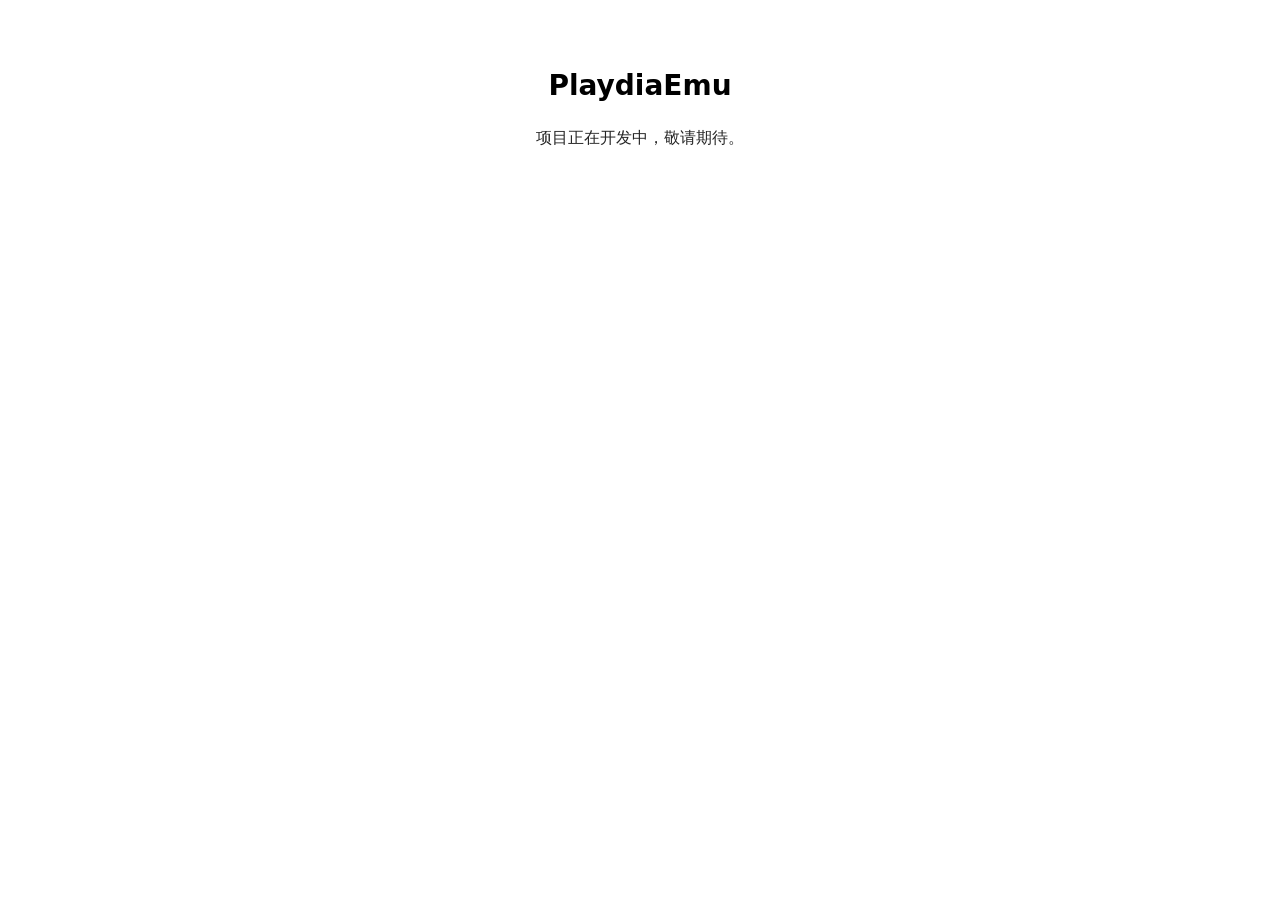
==== site/index.html @ 268b0ea6 "Align GitHub Actions and package layout with sibling emulators" ====
<!DOCTYPE html>
<html lang="zh-CN">
<head>
  <meta charset="utf-8">
  <meta name="viewport" content="width=device-width, initial-scale=1">
  <title>PlaydiaEmu</title>
  <style>
    :root { color-scheme: light dark; }
    body {
      font-family: system-ui, -apple-system, "Segoe UI", sans-serif;
      max-width: 36rem;
      margin: 4rem auto;
      padding: 0 1.25rem;
      line-height: 1.6;
      text-align: center;
    }
    h1 { font-size: 1.75rem; margin-bottom: 0.5rem; }
    p { opacity: 0.85; }
  </style>
</head>
<body>
  <h1>PlaydiaEmu</h1>
  <p>项目正在开发中，敬请期待。</p>
</body>
</html>
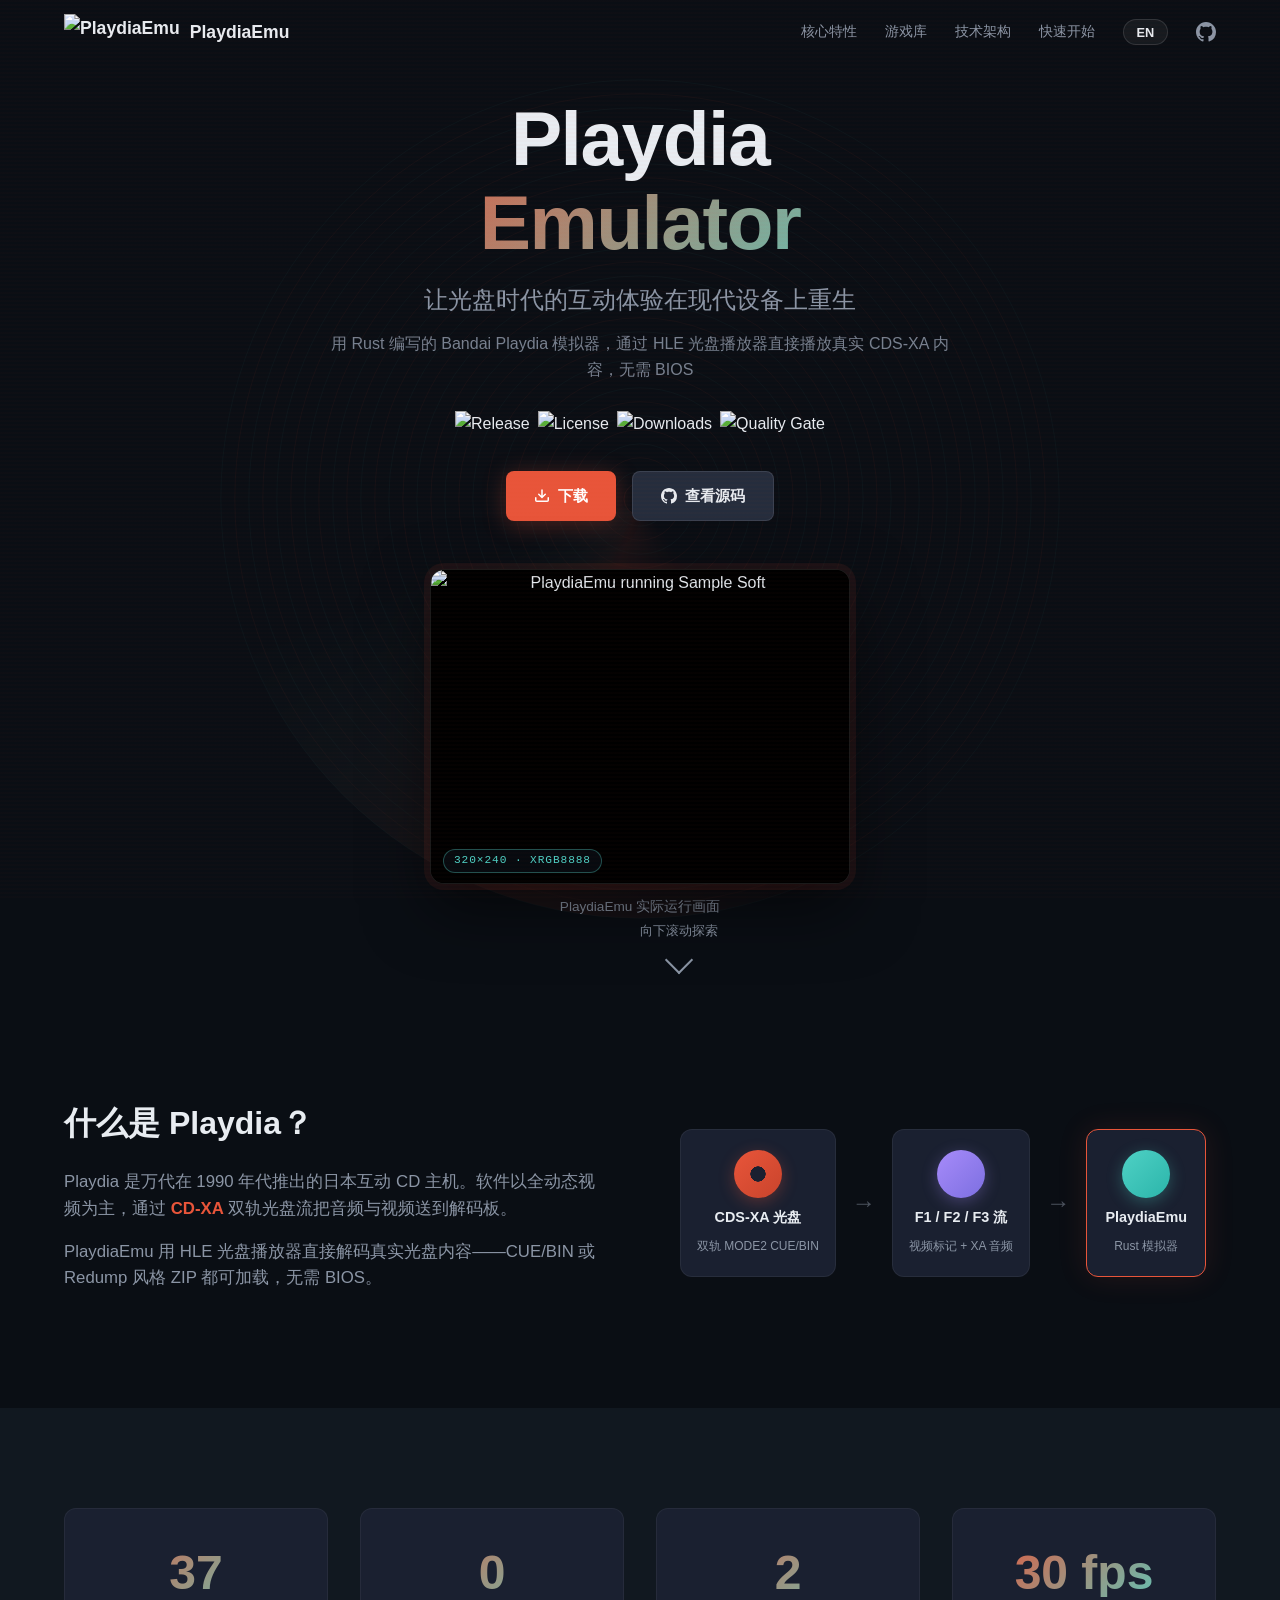
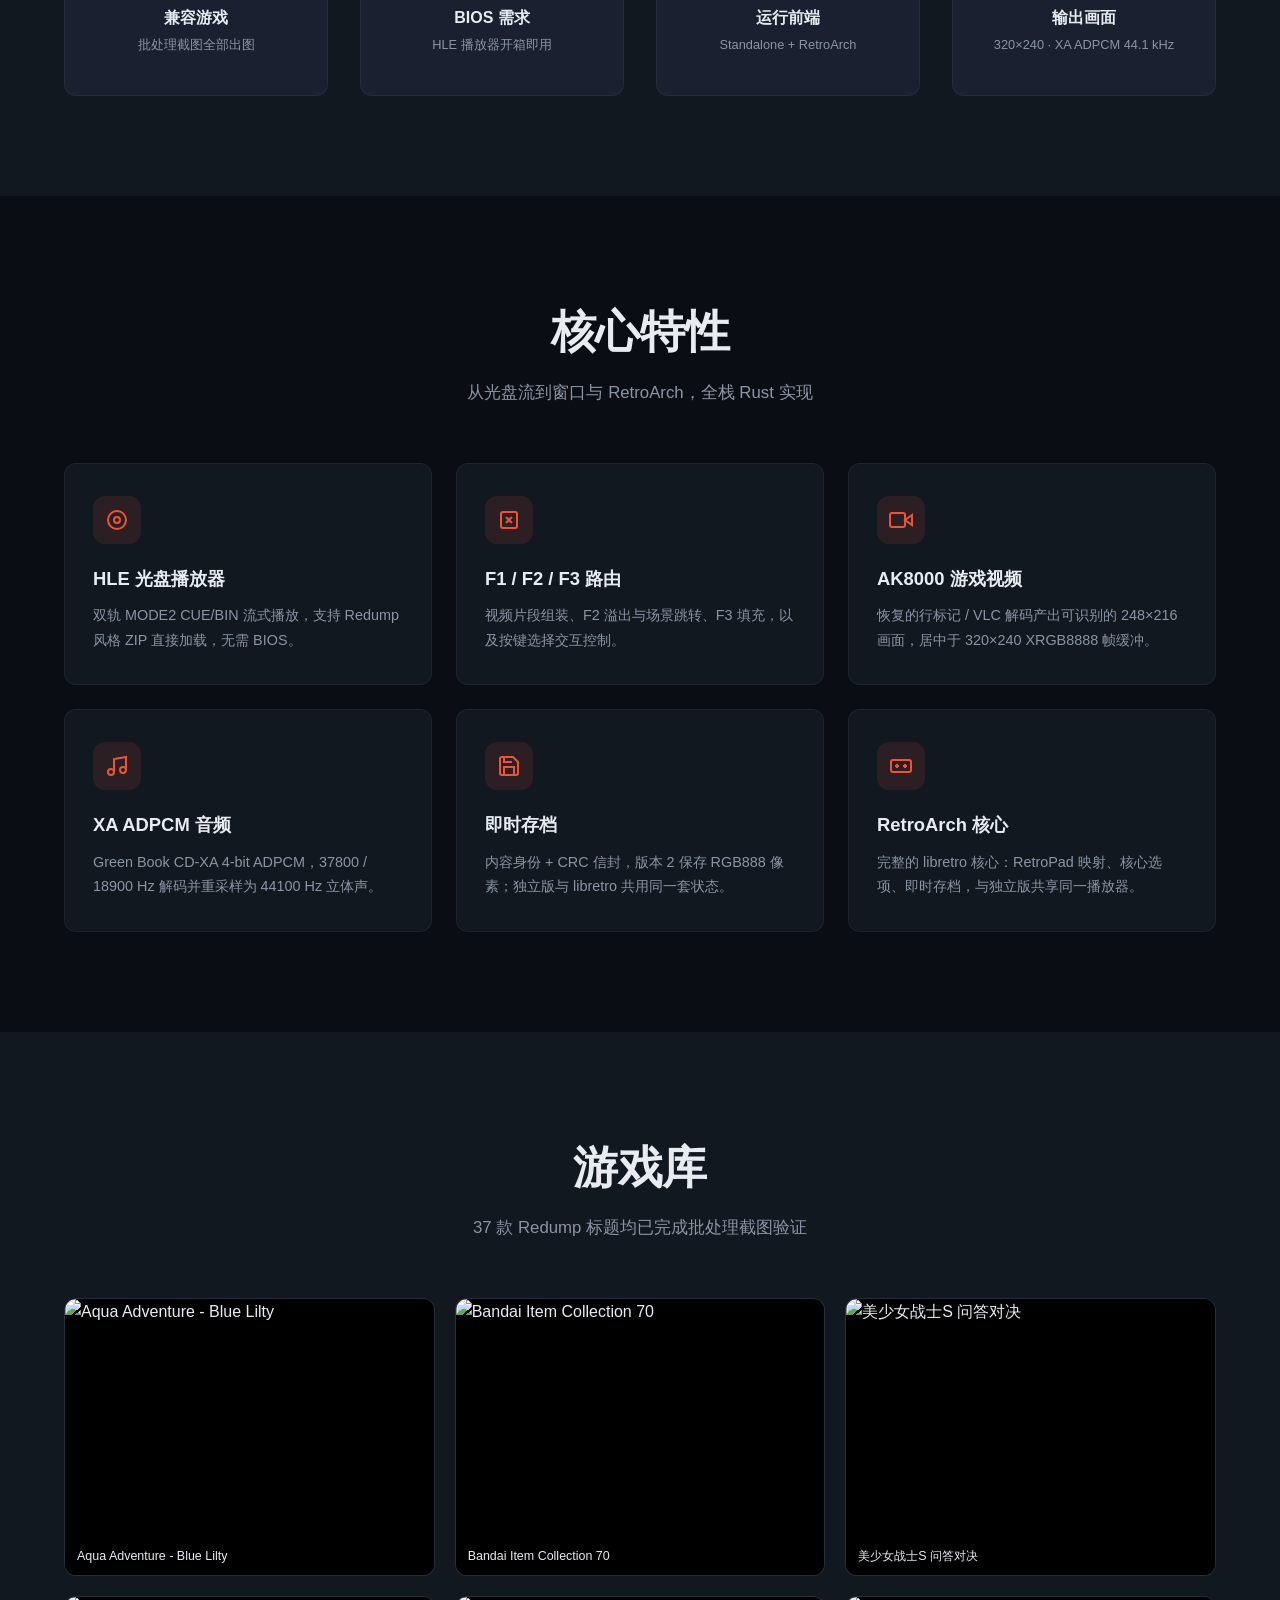
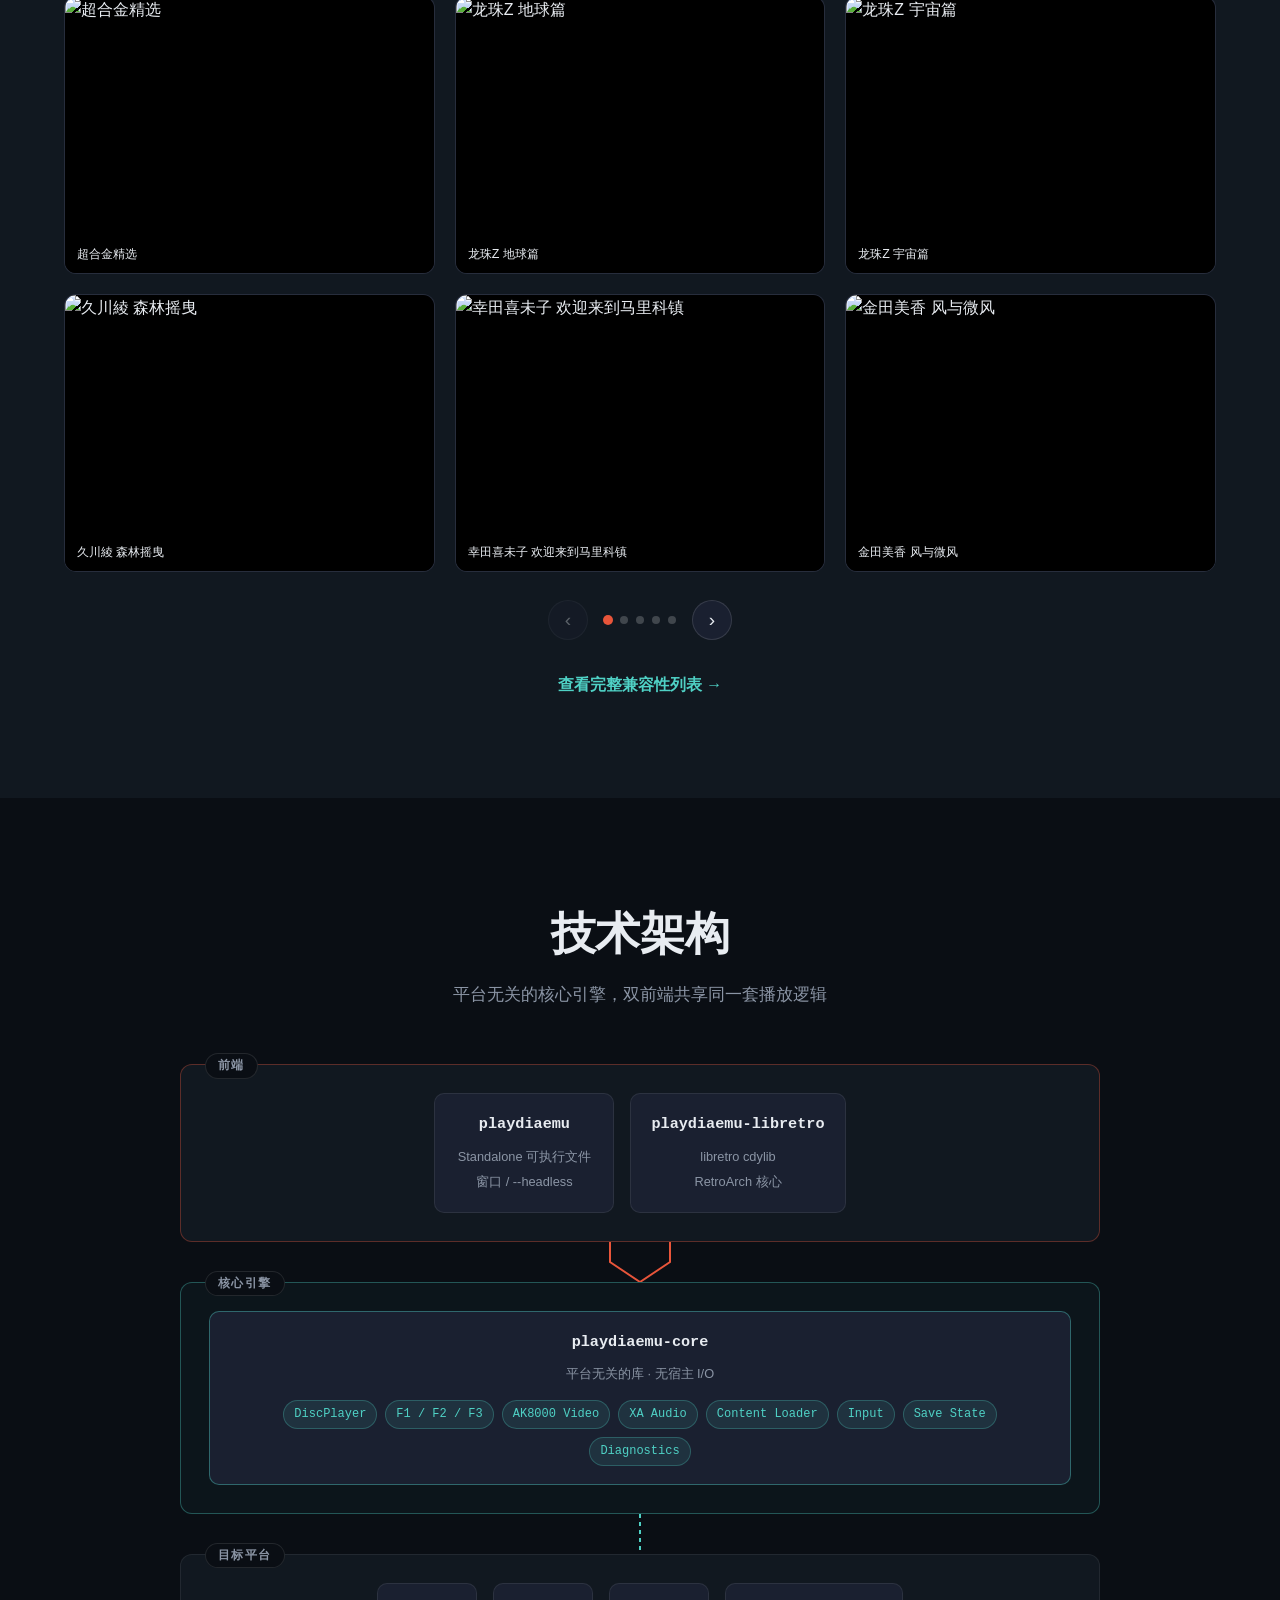
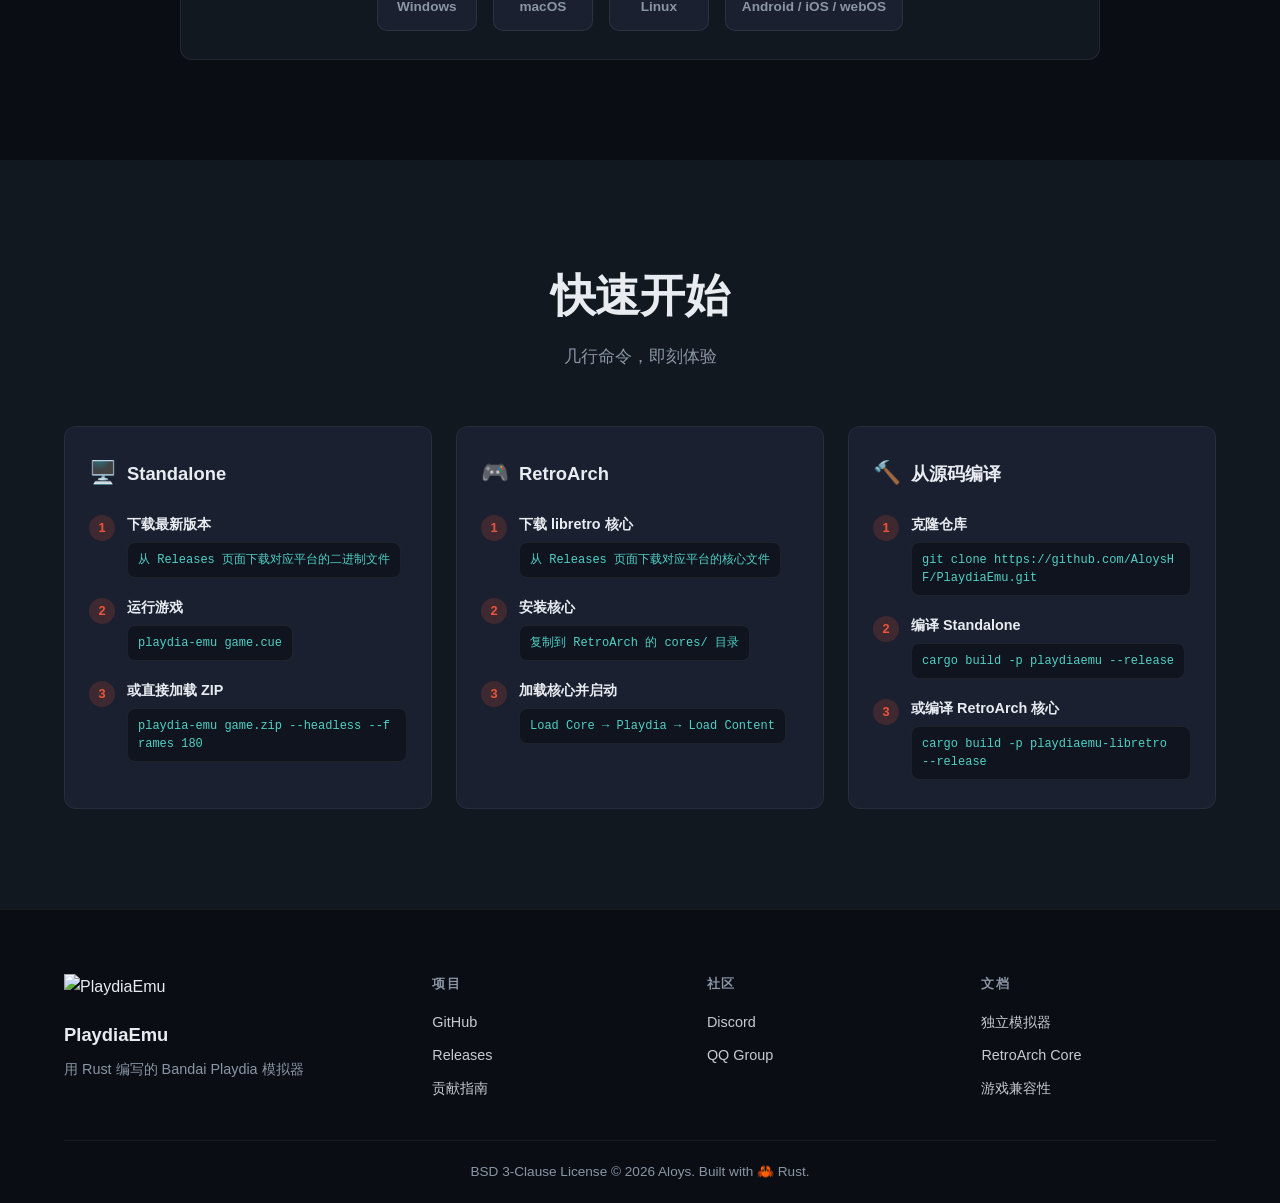
==== commit a46343da: "Rebuild project site with full landing page and bilingual gallery" ====
--- a/site/index.html
+++ b/site/index.html
@@ -1,25 +1,399 @@
 <!DOCTYPE html>
 <html lang="zh-CN">
 <head>
-  <meta charset="utf-8">
-  <meta name="viewport" content="width=device-width, initial-scale=1">
-  <title>PlaydiaEmu</title>
-  <style>
-    :root { color-scheme: light dark; }
-    body {
-      font-family: system-ui, -apple-system, "Segoe UI", sans-serif;
-      max-width: 36rem;
-      margin: 4rem auto;
-      padding: 0 1.25rem;
-      line-height: 1.6;
-      text-align: center;
-    }
-    h1 { font-size: 1.75rem; margin-bottom: 0.5rem; }
-    p { opacity: 0.85; }
-  </style>
+  <meta charset="UTF-8">
+  <meta name="viewport" content="width=device-width, initial-scale=1.0">
+  <title>PlaydiaEmu — Bandai Playdia 模拟器</title>
+  <meta name="description" content="用 Rust 编写的 Bandai Playdia 模拟器，HLE 光盘播放器无需 BIOS，支持 CDS-XA 流、AK8000 视频与 XA ADPCM 音频，提供独立版与 RetroArch 核心。">
+  <link rel="icon" type="image/png" href="res/logo.png">
+  <link rel="stylesheet" href="css/style.css">
 </head>
 <body>
-  <h1>PlaydiaEmu</h1>
-  <p>项目正在开发中，敬请期待。</p>
+
+  <!-- ====== NAV ====== -->
+  <nav id="navbar">
+    <div class="nav-inner">
+      <a href="#hero" class="nav-logo">
+        <img src="res/logo-banner.png" alt="PlaydiaEmu" height="36">
+        <span>PlaydiaEmu</span>
+      </a>
+      <div class="nav-links">
+        <a href="#features" data-i18n="nav-features">核心特性</a>
+        <a href="#gallery" data-i18n="nav-games">游戏库</a>
+        <a href="#architecture" data-i18n="nav-arch">技术架构</a>
+        <a href="#quickstart" data-i18n="nav-quickstart">快速开始</a>
+        <button id="lang-toggle" class="lang-toggle" aria-label="Switch language">EN</button>
+        <a href="https://github.com/AloysHF/PlaydiaEmu" class="nav-github" target="_blank" rel="noopener">
+          <svg width="20" height="20" viewBox="0 0 16 16" fill="currentColor" aria-hidden="true"><path d="M8 0C3.58 0 0 3.58 0 8c0 3.54 2.29 6.53 5.47 7.59.4.07.55-.17.55-.38 0-.19-.01-.82-.01-1.49-2.01.37-2.53-.49-2.69-.94-.09-.23-.48-.94-.82-1.13-.28-.15-.68-.52-.01-.53.63-.01 1.08.58 1.23.82.72 1.21 1.87.87 2.33.66.07-.52.28-.87.51-1.07-1.78-.2-3.64-.89-3.64-3.95 0-.87.31-1.59.82-2.15-.08-.2-.36-1.02.08-2.12 0 0 .67-.21 2.2.82.64-.18 1.32-.27 2-.27.68 0 1.36.09 2 .27 1.53-1.04 2.2-.82 2.2-.82.44 1.1.16 1.92.08 2.12.51.56.82 1.27.82 2.15 0 3.07-1.87 3.75-3.65 3.95.29.25.54.73.54 1.48 0 1.07-.01 1.93-.01 2.2 0 .21.15.46.55.38A8.013 8.013 0 0016 8c0-4.42-3.58-8-8-8z"/></svg>
+        </a>
+      </div>
+      <button class="nav-toggle" aria-label="Toggle menu" type="button">
+        <span></span><span></span><span></span>
+      </button>
+    </div>
+  </nav>
+
+  <!-- ====== HERO ====== -->
+  <section id="hero">
+    <div class="hero-bg">
+      <canvas id="disc-canvas" aria-hidden="true"></canvas>
+    </div>
+    <div class="hero-content">
+      <h1 class="hero-title">
+        <span class="hero-title-line">Playdia</span>
+        <span class="hero-title-line accent">Emulator</span>
+      </h1>
+      <p class="hero-subtitle" data-i18n="hero-subtitle">让光盘时代的互动体验在现代设备上重生</p>
+      <p class="hero-desc" data-i18n="hero-desc">用 Rust 编写的 Bandai Playdia 模拟器，通过 HLE 光盘播放器直接播放真实 CDS-XA 内容，无需 BIOS</p>
+      <div class="hero-badges">
+        <img src="https://img.shields.io/github/v/release/AloysHF/PlaydiaEmu?style=for-the-badge" alt="Release">
+        <img src="https://img.shields.io/badge/license-BSD%203--Clause-blue?style=for-the-badge" alt="License">
+        <img src="https://img.shields.io/github/downloads/AloysHF/PlaydiaEmu/total?style=for-the-badge&label=downloads" alt="Downloads">
+        <img src="https://sonarcloud.io/api/project_badges/measure?project=AloysHF_PlaydiaEmu&metric=alert_status&style=for-the-badge" alt="Quality Gate">
+      </div>
+      <div class="hero-actions">
+        <a href="https://github.com/AloysHF/PlaydiaEmu/releases/latest" class="btn btn-primary" target="_blank" rel="noopener">
+          <svg width="16" height="16" viewBox="0 0 16 16" fill="currentColor" aria-hidden="true"><path d="M2.75 14A1.75 1.75 0 011 12.25v-2.5a.75.75 0 011.5 0v2.5c0 .138.112.25.25.25h10.5a.25.25 0 00.25-.25v-2.5a.75.75 0 011.5 0v2.5A1.75 1.75 0 0113.25 14H2.75z"/><path d="M7.25 7.689V2a.75.75 0 011.5 0v5.689l1.97-1.969a.749.749 0 111.06 1.06l-3.25 3.25a.749.749 0 01-1.06 0L4.22 6.78a.749.749 0 111.06-1.06l1.97 1.969z"/></svg>
+          <span data-i18n="hero-download">下载</span>
+        </a>
+        <a href="https://github.com/AloysHF/PlaydiaEmu" class="btn btn-secondary" target="_blank" rel="noopener">
+          <svg width="16" height="16" viewBox="0 0 16 16" fill="currentColor" aria-hidden="true"><path d="M8 0C3.58 0 0 3.58 0 8c0 3.54 2.29 6.53 5.47 7.59.4.07.55-.17.55-.38 0-.19-.01-.82-.01-1.49-2.01.37-2.53-.49-2.69-.94-.09-.23-.48-.94-.82-1.13-.28-.15-.68-.52-.01-.53.63-.01 1.08.58 1.23.82.72 1.21 1.87.87 2.33.66.07-.52.28-.87.51-1.07-1.78-.2-3.64-.89-3.64-3.95 0-.87.31-1.59.82-2.15-.08-.2-.36-1.02.08-2.12 0 0 .67-.21 2.2.82.64-.18 1.32-.27 2-.27.68 0 1.36.09 2 .27 1.53-1.04 2.2-.82 2.2-.82.44 1.1.16 1.92.08 2.12.51.56.82 1.27.82 2.15 0 3.07-1.87 3.75-3.65 3.95.29.25.54.73.54 1.48 0 1.07-.01 1.93-.01 2.2 0 .21.15.46.55.38A8.013 8.013 0 0016 8c0-4.42-3.58-8-8-8z"/></svg>
+          <span data-i18n="hero-github">查看源码</span>
+        </a>
+      </div>
+      <div class="hero-shot-wrap" aria-label="Emulator screenshot">
+        <div class="hero-shot-frame">
+          <div class="hero-shot-scan" aria-hidden="true"></div>
+          <img id="hero-shot" src="" alt="PlaydiaEmu running a game">
+          <span class="hero-shot-tag">320×240 · XRGB8888</span>
+        </div>
+        <p class="hero-shot-note" data-i18n="hero-shot-note">PlaydiaEmu 实际运行画面</p>
+      </div>
+    </div>
+    <div class="hero-scroll">
+      <span data-i18n="hero-scroll">向下滚动探索</span>
+      <div class="scroll-arrow"></div>
+    </div>
+  </section>
+
+  <!-- ====== ABOUT ====== -->
+  <section id="about" class="section">
+    <div class="container">
+      <div class="about-grid">
+        <div class="about-text fade-in-up">
+          <h2 data-i18n="about-title">什么是 Playdia？</h2>
+          <p data-i18n="about-p1">Playdia 是万代在 1990 年代推出的日本互动 CD 主机。软件以全动态视频为主，通过 <strong>CD-XA</strong> 双轨光盘流把音频与视频送到解码板。</p>
+          <p data-i18n="about-p2">PlaydiaEmu 用 HLE 光盘播放器直接解码真实光盘内容——CUE/BIN 或 Redump 风格 ZIP 都可加载，无需 BIOS。</p>
+        </div>
+        <div class="about-diagram fade-in-up">
+          <div class="diagram-flow">
+            <div class="diagram-node">
+              <div class="diagram-icon disc-icon" aria-hidden="true"></div>
+              <span data-i18n="about-disc">CDS-XA 光盘</span>
+              <small data-i18n="about-disc-sub">双轨 MODE2 CUE/BIN</small>
+            </div>
+            <div class="diagram-arrow" aria-hidden="true">→</div>
+            <div class="diagram-node">
+              <div class="diagram-icon stream-icon" aria-hidden="true"></div>
+              <span data-i18n="about-stream">F1 / F2 / F3 流</span>
+              <small data-i18n="about-stream-sub">视频标记 + XA 音频</small>
+            </div>
+            <div class="diagram-arrow" aria-hidden="true">→</div>
+            <div class="diagram-node highlight">
+              <div class="diagram-icon emu-icon" aria-hidden="true"></div>
+              <span>PlaydiaEmu</span>
+              <small data-i18n="about-emu-sub">Rust 模拟器</small>
+            </div>
+          </div>
+        </div>
+      </div>
+    </div>
+  </section>
+
+  <!-- ====== STATS ====== -->
+  <section id="stats" class="section section-dark">
+    <div class="container">
+      <div class="stats-grid">
+        <div class="stat-item fade-in-up">
+          <div class="stat-number" data-target="37">0</div>
+          <div class="stat-label" data-i18n="stat-games">兼容游戏</div>
+          <div class="stat-sub" data-i18n="stat-games-sub">批处理截图全部出图</div>
+        </div>
+        <div class="stat-item fade-in-up">
+          <div class="stat-number" data-target="0">0</div>
+          <div class="stat-label" data-i18n="stat-bios">BIOS 需求</div>
+          <div class="stat-sub" data-i18n="stat-bios-sub">HLE 播放器开箱即用</div>
+        </div>
+        <div class="stat-item fade-in-up">
+          <div class="stat-number" data-target="2">0</div>
+          <div class="stat-label" data-i18n="stat-frontends">运行前端</div>
+          <div class="stat-sub" data-i18n="stat-frontends-sub">Standalone + RetroArch</div>
+        </div>
+        <div class="stat-item fade-in-up">
+          <div class="stat-number" data-target="30" data-suffix=" fps">0</div>
+          <div class="stat-label" data-i18n="stat-display">输出画面</div>
+          <div class="stat-sub" data-i18n="stat-display-sub">320×240 · XA ADPCM 44.1 kHz</div>
+        </div>
+      </div>
+    </div>
+  </section>
+
+  <!-- ====== FEATURES ====== -->
+  <section id="features" class="section">
+    <div class="container">
+      <h2 class="section-title fade-in-up" data-i18n="feat-title">核心特性</h2>
+      <p class="section-subtitle fade-in-up" data-i18n="feat-subtitle">从光盘流到窗口与 RetroArch，全栈 Rust 实现</p>
+      <div class="features-grid">
+        <div class="feature-card fade-in-up">
+          <div class="feature-icon">
+            <svg viewBox="0 0 24 24" fill="none" stroke="currentColor" stroke-width="2" aria-hidden="true"><circle cx="12" cy="12" r="9"/><circle cx="12" cy="12" r="3"/></svg>
+          </div>
+          <h3 data-i18n="feat-player-title">HLE 光盘播放器</h3>
+          <p data-i18n="feat-player-desc">双轨 MODE2 CUE/BIN 流式播放，支持 Redump 风格 ZIP 直接加载，无需 BIOS。</p>
+        </div>
+        <div class="feature-card fade-in-up">
+          <div class="feature-icon">
+            <svg viewBox="0 0 24 24" fill="none" stroke="currentColor" stroke-width="2" aria-hidden="true"><rect x="4" y="4" width="16" height="16" rx="2"/><path d="M9 9l3 3-3 3"/><path d="M15 15l-3-3 3-3"/></svg>
+          </div>
+          <h3 data-i18n="feat-routing-title">F1 / F2 / F3 路由</h3>
+          <p data-i18n="feat-routing-desc">视频片段组装、F2 溢出与场景跳转、F3 填充，以及按键选择交互控制。</p>
+        </div>
+        <div class="feature-card fade-in-up">
+          <div class="feature-icon">
+            <svg viewBox="0 0 24 24" fill="none" stroke="currentColor" stroke-width="2" aria-hidden="true"><polygon points="23 7 16 12 23 17 23 7"/><rect x="1" y="5" width="15" height="14" rx="2"/></svg>
+          </div>
+          <h3 data-i18n="feat-video-title">AK8000 游戏视频</h3>
+          <p data-i18n="feat-video-desc">恢复的行标记 / VLC 解码产出可识别的 248×216 画面，居中于 320×240 XRGB8888 帧缓冲。</p>
+        </div>
+        <div class="feature-card fade-in-up">
+          <div class="feature-icon">
+            <svg viewBox="0 0 24 24" fill="none" stroke="currentColor" stroke-width="2" aria-hidden="true"><path d="M9 18V5l12-2v13"/><circle cx="6" cy="18" r="3"/><circle cx="18" cy="16" r="3"/></svg>
+          </div>
+          <h3 data-i18n="feat-audio-title">XA ADPCM 音频</h3>
+          <p data-i18n="feat-audio-desc">Green Book CD-XA 4-bit ADPCM，37800 / 18900 Hz 解码并重采样为 44100 Hz 立体声。</p>
+        </div>
+        <div class="feature-card fade-in-up">
+          <div class="feature-icon">
+            <svg viewBox="0 0 24 24" fill="none" stroke="currentColor" stroke-width="2" aria-hidden="true"><path d="M19 21H5a2 2 0 01-2-2V5a2 2 0 012-2h11l5 5v11a2 2 0 01-2 2z"/><polyline points="17 21 17 13 7 13 7 21"/><polyline points="7 3 7 8 15 8"/></svg>
+          </div>
+          <h3 data-i18n="feat-state-title">即时存档</h3>
+          <p data-i18n="feat-state-desc">内容身份 + CRC 信封，版本 2 保存 RGB888 像素；独立版与 libretro 共用同一套状态。</p>
+        </div>
+        <div class="feature-card fade-in-up">
+          <div class="feature-icon">
+            <svg viewBox="0 0 24 24" fill="none" stroke="currentColor" stroke-width="2" aria-hidden="true"><rect x="2" y="6" width="20" height="12" rx="2"/><path d="M6 12h4"/><path d="M14 12h4"/><path d="M8 10v4"/><path d="M16 10v4"/></svg>
+          </div>
+          <h3 data-i18n="feat-retro-title">RetroArch 核心</h3>
+          <p data-i18n="feat-retro-desc">完整的 libretro 核心：RetroPad 映射、核心选项、即时存档，与独立版共享同一播放器。</p>
+        </div>
+      </div>
+    </div>
+  </section>
+
+  <!-- ====== GAME GALLERY ====== -->
+  <section id="gallery" class="section section-dark">
+    <div class="container">
+      <h2 class="section-title fade-in-up" data-i18n="gallery-title">游戏库</h2>
+      <p class="section-subtitle fade-in-up" data-i18n="gallery-subtitle">37 款 Redump 标题均已完成批处理截图验证</p>
+      <div id="gallery-dynamic" class="fade-in-up"></div>
+      <p class="gallery-more fade-in-up">
+        <a href="https://github.com/AloysHF/PlaydiaEmu/blob/master/docs/Game-Compatibility.md" target="_blank" rel="noopener" data-i18n="gallery-more">查看完整兼容性列表 →</a>
+      </p>
+    </div>
+  </section>
+
+  <!-- ====== ARCHITECTURE ====== -->
+  <section id="architecture" class="section">
+    <div class="container">
+      <h2 class="section-title fade-in-up" data-i18n="arch-title">技术架构</h2>
+      <p class="section-subtitle fade-in-up" data-i18n="arch-subtitle">平台无关的核心引擎，双前端共享同一套播放逻辑</p>
+      <div class="arch-diagram fade-in-up">
+        <div class="arch-layer arch-frontend">
+          <div class="arch-label" data-i18n="arch-frontends">前端</div>
+          <div class="arch-boxes">
+            <div class="arch-box">
+              <strong>playdiaemu</strong>
+              <small data-i18n="arch-standalone-sub">Standalone 可执行文件<br>窗口 / --headless</small>
+            </div>
+            <div class="arch-box">
+              <strong>playdiaemu-libretro</strong>
+              <small data-i18n="arch-libretro-sub">libretro cdylib<br>RetroArch 核心</small>
+            </div>
+          </div>
+        </div>
+        <div class="arch-connector" aria-hidden="true">
+          <svg viewBox="0 0 100 40" preserveAspectRatio="none">
+            <path d="M20 0 L20 20 L50 40" stroke="#E8553A" stroke-width="2" fill="none"/>
+            <path d="M80 0 L80 20 L50 40" stroke="#E8553A" stroke-width="2" fill="none"/>
+          </svg>
+        </div>
+        <div class="arch-layer arch-core">
+          <div class="arch-label" data-i18n="arch-core">核心引擎</div>
+          <div class="arch-boxes">
+            <div class="arch-box core-box">
+              <strong>playdiaemu-core</strong>
+              <small data-i18n="arch-core-sub">平台无关的库 · 无宿主 I/O</small>
+              <div class="core-modules">
+                <span>DiscPlayer</span>
+                <span>F1 / F2 / F3</span>
+                <span>AK8000 Video</span>
+                <span>XA Audio</span>
+                <span>Content Loader</span>
+                <span>Input</span>
+                <span>Save State</span>
+                <span>Diagnostics</span>
+              </div>
+            </div>
+          </div>
+        </div>
+        <div class="arch-connector" aria-hidden="true">
+          <svg viewBox="0 0 100 40" preserveAspectRatio="none">
+            <path d="M50 0 L50 40" stroke="#4FD1C5" stroke-width="2" fill="none" stroke-dasharray="4,4"/>
+          </svg>
+        </div>
+        <div class="arch-layer arch-platform">
+          <div class="arch-label" data-i18n="arch-platforms">目标平台</div>
+          <div class="arch-boxes">
+            <div class="arch-box small-box">Windows</div>
+            <div class="arch-box small-box">macOS</div>
+            <div class="arch-box small-box">Linux</div>
+            <div class="arch-box small-box">Android / iOS / webOS</div>
+          </div>
+        </div>
+      </div>
+    </div>
+  </section>
+
+  <!-- ====== QUICK START ====== -->
+  <section id="quickstart" class="section section-dark">
+    <div class="container">
+      <h2 class="section-title fade-in-up" data-i18n="qs-title">快速开始</h2>
+      <p class="section-subtitle fade-in-up" data-i18n="qs-subtitle">几行命令，即刻体验</p>
+      <div class="quickstart-grid">
+        <div class="quickstart-card fade-in-up">
+          <div class="qs-header">
+            <span class="qs-icon" aria-hidden="true">🖥️</span>
+            <h3 data-i18n="qs-standalone">Standalone</h3>
+          </div>
+          <div class="qs-steps">
+            <div class="qs-step">
+              <span class="qs-num">1</span>
+              <div>
+                <p data-i18n="qs-standalone-1">下载最新版本</p>
+                <code data-i18n="qs-standalone-1-sub">从 Releases 页面下载对应平台的二进制文件</code>
+              </div>
+            </div>
+            <div class="qs-step">
+              <span class="qs-num">2</span>
+              <div>
+                <p data-i18n="qs-standalone-2">运行游戏</p>
+                <code>playdia-emu game.cue</code>
+              </div>
+            </div>
+            <div class="qs-step">
+              <span class="qs-num">3</span>
+              <div>
+                <p data-i18n="qs-standalone-3">或直接加载 ZIP</p>
+                <code>playdia-emu game.zip --headless --frames 180</code>
+              </div>
+            </div>
+          </div>
+        </div>
+        <div class="quickstart-card fade-in-up">
+          <div class="qs-header">
+            <span class="qs-icon" aria-hidden="true">🎮</span>
+            <h3>RetroArch</h3>
+          </div>
+          <div class="qs-steps">
+            <div class="qs-step">
+              <span class="qs-num">1</span>
+              <div>
+                <p data-i18n="qs-retro-1">下载 libretro 核心</p>
+                <code data-i18n="qs-retro-1-sub">从 Releases 页面下载对应平台的核心文件</code>
+              </div>
+            </div>
+            <div class="qs-step">
+              <span class="qs-num">2</span>
+              <div>
+                <p data-i18n="qs-retro-2">安装核心</p>
+                <code data-i18n="qs-retro-2-sub">复制到 RetroArch 的 cores/ 目录</code>
+              </div>
+            </div>
+            <div class="qs-step">
+              <span class="qs-num">3</span>
+              <div>
+                <p data-i18n="qs-retro-3">加载核心并启动</p>
+                <code>Load Core → Playdia → Load Content</code>
+              </div>
+            </div>
+          </div>
+        </div>
+        <div class="quickstart-card fade-in-up">
+          <div class="qs-header">
+            <span class="qs-icon" aria-hidden="true">🔨</span>
+            <h3 data-i18n="qs-build">从源码编译</h3>
+          </div>
+          <div class="qs-steps">
+            <div class="qs-step">
+              <span class="qs-num">1</span>
+              <div>
+                <p data-i18n="qs-build-1">克隆仓库</p>
+                <code>git clone https://github.com/AloysHF/PlaydiaEmu.git</code>
+              </div>
+            </div>
+            <div class="qs-step">
+              <span class="qs-num">2</span>
+              <div>
+                <p data-i18n="qs-build-2">编译 Standalone</p>
+                <code>cargo build -p playdiaemu --release</code>
+              </div>
+            </div>
+            <div class="qs-step">
+              <span class="qs-num">3</span>
+              <div>
+                <p data-i18n="qs-build-3">或编译 RetroArch 核心</p>
+                <code>cargo build -p playdiaemu-libretro --release</code>
+              </div>
+            </div>
+          </div>
+        </div>
+      </div>
+    </div>
+  </section>
+
+  <!-- ====== FOOTER ====== -->
+  <footer id="footer">
+    <div class="container">
+      <div class="footer-grid">
+        <div class="footer-brand">
+          <img src="res/logo-banner.png" alt="PlaydiaEmu" height="36">
+          <span class="footer-name">PlaydiaEmu</span>
+          <p data-i18n="footer-desc">用 Rust 编写的 Bandai Playdia 模拟器</p>
+        </div>
+        <div class="footer-links">
+          <h4 data-i18n="footer-project">项目</h4>
+          <a href="https://github.com/AloysHF/PlaydiaEmu" target="_blank" rel="noopener">GitHub</a>
+          <a href="https://github.com/AloysHF/PlaydiaEmu/releases" target="_blank" rel="noopener">Releases</a>
+          <a href="https://github.com/AloysHF/PlaydiaEmu/blob/master/docs/CONTRIBUTING.md" target="_blank" rel="noopener" data-i18n="footer-contributing">贡献指南</a>
+        </div>
+        <div class="footer-links">
+          <h4 data-i18n="footer-community">社区</h4>
+          <a href="https://discord.gg/7XDdSrYD" target="_blank" rel="noopener">Discord</a>
+          <a href="https://qm.qq.com/q/LAO7DKAWUC" target="_blank" rel="noopener">QQ Group</a>
+        </div>
+        <div class="footer-links">
+          <h4 data-i18n="footer-docs">文档</h4>
+          <a href="https://github.com/AloysHF/PlaydiaEmu/blob/master/docs/Standalone-Emulator.md" target="_blank" rel="noopener" data-i18n="footer-cli">独立模拟器</a>
+          <a href="https://github.com/AloysHF/PlaydiaEmu/blob/master/docs/RetroArch-Core.md" target="_blank" rel="noopener" data-i18n="footer-core">RetroArch Core</a>
+          <a href="https://github.com/AloysHF/PlaydiaEmu/blob/master/docs/Game-Compatibility.md" target="_blank" rel="noopener" data-i18n="footer-gamelist">游戏兼容性</a>
+        </div>
+      </div>
+      <div class="footer-bottom">
+        <p data-i18n="footer-copy">BSD 3-Clause License &copy; 2026 Aloys. Built with 🦀 Rust.</p>
+      </div>
+    </div>
+  </footer>
+
+  <script src="js/main.js"></script>
 </body>
 </html>
--- a/site/css/style.css
+++ b/site/css/style.css
@@ -0,0 +1,1072 @@
+/* ============================================================
+   PlaydiaEmu — Landing Page Styles
+   Palette inspired by Bandai Playdia / CD-era interactive TV:
+     Orange      #E8553A / #C9442C
+     Teal        #4FD1C5 / #2BB5AA
+     Violet      #A78BFA
+     Dark        #0A0E14 / #111820 / #1A2030 / #252D3D
+   ============================================================ */
+
+/* ---- Reset & Base ---- */
+*, *::before, *::after { margin: 0; padding: 0; box-sizing: border-box; }
+
+:root {
+  --orange: #E8553A;
+  --orange-dark: #C9442C;
+  --teal: #4FD1C5;
+  --teal-dark: #2BB5AA;
+  --violet: #A78BFA;
+  --violet-dark: #7C6FE0;
+  --dark: #0A0E14;
+  --dark-2: #111820;
+  --dark-3: #1A2030;
+  --dark-4: #252D3D;
+  --text: #E8ECF1;
+  --text-dim: #8B95A5;
+  --radius: 12px;
+  --font-mono: 'SF Mono', 'Fira Code', 'Cascadia Code', 'JetBrains Mono', Consolas, monospace;
+  --font-sans: -apple-system, BlinkMacSystemFont, 'Segoe UI', Roboto, 'Noto Sans SC', sans-serif;
+}
+
+html { scroll-behavior: smooth; }
+
+body {
+  font-family: var(--font-sans);
+  background: var(--dark);
+  color: var(--text);
+  line-height: 1.6;
+  overflow-x: hidden;
+}
+
+a { color: inherit; text-decoration: none; }
+img { max-width: 100%; display: block; }
+
+.container {
+  max-width: 1200px;
+  margin: 0 auto;
+  padding: 0 24px;
+}
+
+/* ---- Soft disc-scan overlay ---- */
+body::after {
+  content: '';
+  position: fixed;
+  inset: 0;
+  pointer-events: none;
+  z-index: 9999;
+  background: repeating-linear-gradient(
+    0deg,
+    transparent,
+    transparent 2px,
+    rgba(232, 85, 58, 0.02) 2px,
+    rgba(232, 85, 58, 0.02) 4px
+  );
+}
+
+/* ============================================================
+   NAV
+   ============================================================ */
+#navbar {
+  position: fixed;
+  top: 0;
+  left: 0;
+  right: 0;
+  z-index: 1000;
+  transition: background 0.3s, backdrop-filter 0.3s, box-shadow 0.3s;
+}
+
+#navbar.scrolled {
+  background: rgba(10, 14, 20, 0.9);
+  backdrop-filter: blur(16px);
+  -webkit-backdrop-filter: blur(16px);
+  box-shadow: 0 1px 0 rgba(232, 85, 58, 0.25);
+}
+
+.nav-inner {
+  max-width: 1200px;
+  margin: 0 auto;
+  padding: 0 24px;
+  height: 64px;
+  display: flex;
+  align-items: center;
+  justify-content: space-between;
+}
+
+.nav-logo {
+  display: flex;
+  align-items: center;
+  gap: 10px;
+  font-weight: 700;
+  font-size: 1.1rem;
+}
+
+.nav-logo img { height: 36px; width: auto; }
+
+.nav-links {
+  display: flex;
+  align-items: center;
+  gap: 28px;
+}
+
+.nav-links a {
+  font-size: 0.9rem;
+  color: var(--text-dim);
+  transition: color 0.2s;
+  font-weight: 500;
+}
+
+.nav-links a:hover { color: var(--orange); }
+
+.nav-github {
+  display: flex;
+  align-items: center;
+}
+
+.lang-toggle {
+  background: rgba(255, 255, 255, 0.05);
+  border: 1px solid rgba(255, 255, 255, 0.12);
+  color: var(--text);
+  border-radius: 999px;
+  padding: 0.3rem 0.8rem;
+  cursor: pointer;
+  font-size: 0.8rem;
+  font-weight: 600;
+  transition: border-color 0.2s, color 0.2s;
+}
+
+.lang-toggle:hover {
+  border-color: var(--teal);
+  color: var(--teal);
+}
+
+.nav-toggle {
+  display: none;
+  flex-direction: column;
+  gap: 5px;
+  background: none;
+  border: none;
+  cursor: pointer;
+  padding: 4px;
+}
+
+.nav-toggle span {
+  display: block;
+  width: 24px;
+  height: 2px;
+  background: var(--text);
+  transition: 0.3s;
+}
+
+/* ============================================================
+   HERO
+   ============================================================ */
+#hero {
+  position: relative;
+  min-height: 100vh;
+  display: flex;
+  flex-direction: column;
+  align-items: center;
+  justify-content: center;
+  text-align: center;
+  overflow: hidden;
+  padding: 96px 24px 80px;
+}
+
+.hero-bg {
+  position: absolute;
+  inset: 0;
+  z-index: 0;
+}
+
+#disc-canvas {
+  width: 100%;
+  height: 100%;
+  opacity: 0.14;
+}
+
+.hero-content {
+  position: relative;
+  z-index: 1;
+  max-width: 920px;
+}
+
+.hero-title {
+  font-size: clamp(2.5rem, 6vw, 5rem);
+  font-weight: 800;
+  line-height: 1.1;
+  margin-bottom: 16px;
+  letter-spacing: -0.02em;
+}
+
+.hero-title-line { display: block; }
+
+.hero-title-line.accent {
+  background: linear-gradient(135deg, var(--orange), var(--teal));
+  -webkit-background-clip: text;
+  -webkit-text-fill-color: transparent;
+  background-clip: text;
+}
+
+.hero-subtitle {
+  font-size: clamp(1rem, 2.5vw, 1.5rem);
+  color: var(--text-dim);
+  margin-bottom: 12px;
+  font-weight: 400;
+}
+
+.hero-desc {
+  font-size: 1rem;
+  color: var(--text-dim);
+  max-width: 640px;
+  margin: 0 auto 28px;
+  opacity: 0.85;
+}
+
+.hero-badges {
+  display: flex;
+  gap: 8px;
+  justify-content: center;
+  flex-wrap: wrap;
+  margin-bottom: 32px;
+}
+
+.hero-badges img { height: 28px; }
+
+.hero-actions {
+  display: flex;
+  gap: 16px;
+  justify-content: center;
+  flex-wrap: wrap;
+  margin-bottom: 48px;
+}
+
+.btn {
+  display: inline-flex;
+  align-items: center;
+  gap: 8px;
+  padding: 12px 28px;
+  border-radius: 8px;
+  font-weight: 600;
+  font-size: 0.95rem;
+  transition: all 0.25s;
+  border: none;
+  cursor: pointer;
+}
+
+.btn-primary {
+  background: var(--orange);
+  color: #fff;
+  box-shadow: 0 4px 24px rgba(232, 85, 58, 0.3);
+}
+
+.btn-primary:hover {
+  background: var(--orange-dark);
+  transform: translateY(-2px);
+  box-shadow: 0 8px 32px rgba(232, 85, 58, 0.4);
+}
+
+.btn-secondary {
+  background: var(--dark-4);
+  color: var(--text);
+  border: 1px solid rgba(255, 255, 255, 0.1);
+}
+
+.btn-secondary:hover {
+  background: #3a3a3a;
+  transform: translateY(-2px);
+}
+
+.hero-shot-wrap {
+  display: flex;
+  flex-direction: column;
+  align-items: center;
+  gap: 12px;
+}
+
+.hero-shot-frame {
+  position: relative;
+  width: min(420px, 88vw);
+  aspect-ratio: 4 / 3;
+  background: #000;
+  border: 1px solid rgba(255, 255, 255, 0.1);
+  border-radius: 14px;
+  overflow: hidden;
+  box-shadow:
+    0 0 0 6px rgba(232, 85, 58, 0.08),
+    0 24px 64px rgba(0, 0, 0, 0.55);
+}
+
+.hero-shot-frame img {
+  width: 100%;
+  height: 100%;
+  object-fit: contain;
+  image-rendering: pixelated;
+  background: #000;
+}
+
+.hero-shot-scan {
+  position: absolute;
+  inset: 0;
+  z-index: 1;
+  pointer-events: none;
+  background: repeating-linear-gradient(
+    0deg,
+    transparent,
+    transparent 2px,
+    rgba(0, 0, 0, 0.12) 2px,
+    rgba(0, 0, 0, 0.12) 4px
+  );
+}
+
+.hero-shot-tag {
+  position: absolute;
+  left: 12px;
+  bottom: 10px;
+  z-index: 2;
+  font-size: 0.7rem;
+  letter-spacing: 0.08em;
+  color: var(--teal);
+  background: rgba(10, 14, 20, 0.75);
+  border: 1px solid rgba(79, 209, 197, 0.35);
+  border-radius: 999px;
+  padding: 2px 10px;
+  font-family: var(--font-mono);
+}
+
+.hero-shot-note {
+  color: var(--text-dim);
+  font-size: 0.85rem;
+}
+
+.hero-scroll {
+  position: absolute;
+  bottom: 28px;
+  left: 50%;
+  transform: translateX(-50%);
+  display: flex;
+  flex-direction: column;
+  align-items: center;
+  gap: 8px;
+  color: var(--text-dim);
+  font-size: 0.8rem;
+  animation: fadeInUp 1s 1.5s both;
+}
+
+.scroll-arrow {
+  width: 20px;
+  height: 20px;
+  border-right: 2px solid var(--text-dim);
+  border-bottom: 2px solid var(--text-dim);
+  transform: rotate(45deg);
+  animation: scrollBounce 2s infinite;
+}
+
+@keyframes scrollBounce {
+  0%, 100% { transform: rotate(45deg) translateY(0); opacity: 1; }
+  50% { transform: rotate(45deg) translateY(6px); opacity: 0.5; }
+}
+
+/* ============================================================
+   SECTIONS
+   ============================================================ */
+.section { padding: 100px 0; }
+
+.section-dark { background: var(--dark-2); }
+
+.section-title {
+  font-size: clamp(1.8rem, 4vw, 2.8rem);
+  font-weight: 800;
+  text-align: center;
+  margin-bottom: 12px;
+  letter-spacing: -0.01em;
+}
+
+.section-subtitle {
+  text-align: center;
+  color: var(--text-dim);
+  font-size: 1.05rem;
+  margin-bottom: 56px;
+  max-width: 640px;
+  margin-left: auto;
+  margin-right: auto;
+}
+
+/* ============================================================
+   ABOUT
+   ============================================================ */
+.about-grid {
+  display: grid;
+  grid-template-columns: 1fr 1fr;
+  gap: 60px;
+  align-items: center;
+}
+
+.about-text h2 {
+  font-size: 2rem;
+  margin-bottom: 20px;
+}
+
+.about-text p {
+  color: var(--text-dim);
+  margin-bottom: 16px;
+  font-size: 1.05rem;
+}
+
+.about-text strong { color: var(--orange); }
+
+.diagram-flow {
+  display: flex;
+  align-items: center;
+  justify-content: center;
+  gap: 16px;
+  flex-wrap: wrap;
+}
+
+.diagram-node {
+  display: flex;
+  flex-direction: column;
+  align-items: center;
+  gap: 8px;
+  padding: 20px 16px;
+  background: var(--dark-3);
+  border: 1px solid rgba(255, 255, 255, 0.06);
+  border-radius: var(--radius);
+  min-width: 120px;
+  transition: 0.3s;
+}
+
+.diagram-node:hover {
+  border-color: var(--violet);
+  transform: translateY(-4px);
+}
+
+.diagram-node.highlight {
+  border-color: var(--orange);
+  box-shadow: 0 0 30px rgba(232, 85, 58, 0.12);
+}
+
+.diagram-icon {
+  width: 48px;
+  height: 48px;
+  border-radius: 50%;
+}
+
+.disc-icon {
+  background:
+    radial-gradient(circle at center, var(--dark-3) 0 22%, transparent 23%),
+    linear-gradient(135deg, var(--orange), var(--orange-dark));
+  box-shadow: 0 4px 16px rgba(232, 85, 58, 0.3);
+}
+
+.stream-icon {
+  background: linear-gradient(135deg, var(--violet), var(--violet-dark));
+  box-shadow: 0 4px 16px rgba(167, 139, 250, 0.3);
+}
+
+.emu-icon {
+  background: linear-gradient(135deg, var(--teal), var(--teal-dark));
+  box-shadow: 0 4px 16px rgba(79, 209, 197, 0.3);
+}
+
+.diagram-node span { font-weight: 600; font-size: 0.9rem; }
+.diagram-node small { color: var(--text-dim); font-size: 0.75rem; text-align: center; }
+
+.diagram-arrow {
+  font-size: 1.5rem;
+  color: var(--text-dim);
+  opacity: 0.5;
+}
+
+/* ============================================================
+   STATS
+   ============================================================ */
+.stats-grid {
+  display: grid;
+  grid-template-columns: repeat(4, 1fr);
+  gap: 32px;
+}
+
+.stat-item {
+  text-align: center;
+  padding: 40px 16px;
+  background: var(--dark-3);
+  border: 1px solid rgba(255, 255, 255, 0.05);
+  border-radius: var(--radius);
+  transition: 0.3s;
+}
+
+.stat-item:hover {
+  border-color: var(--orange);
+  transform: translateY(-4px);
+  box-shadow: 0 8px 32px rgba(232, 85, 58, 0.15);
+}
+
+.stat-number {
+  font-size: 3rem;
+  font-weight: 800;
+  background: linear-gradient(135deg, var(--orange), var(--teal));
+  -webkit-background-clip: text;
+  -webkit-text-fill-color: transparent;
+  background-clip: text;
+  line-height: 1;
+  margin-bottom: 8px;
+  font-variant-numeric: tabular-nums;
+}
+
+.stat-label {
+  font-weight: 600;
+  font-size: 1rem;
+  margin-bottom: 4px;
+}
+
+.stat-sub {
+  color: var(--text-dim);
+  font-size: 0.8rem;
+}
+
+/* ============================================================
+   FEATURES
+   ============================================================ */
+.features-grid {
+  display: grid;
+  grid-template-columns: repeat(3, 1fr);
+  gap: 24px;
+}
+
+.feature-card {
+  padding: 32px 28px;
+  background: var(--dark-2);
+  border: 1px solid rgba(255, 255, 255, 0.05);
+  border-radius: var(--radius);
+  transition: all 0.3s;
+  position: relative;
+  overflow: hidden;
+}
+
+.feature-card::before {
+  content: '';
+  position: absolute;
+  top: 0;
+  left: 0;
+  right: 0;
+  height: 3px;
+  background: linear-gradient(90deg, var(--orange), var(--teal));
+  opacity: 0;
+  transition: opacity 0.3s;
+}
+
+.feature-card:hover {
+  border-color: rgba(255, 255, 255, 0.1);
+  transform: translateY(-4px);
+  box-shadow: 0 12px 40px rgba(0, 0, 0, 0.3);
+}
+
+.feature-card:hover::before { opacity: 1; }
+
+.feature-icon {
+  width: 48px;
+  height: 48px;
+  border-radius: 12px;
+  background: rgba(232, 85, 58, 0.12);
+  display: flex;
+  align-items: center;
+  justify-content: center;
+  margin-bottom: 20px;
+  color: var(--orange);
+}
+
+.feature-icon svg { width: 24px; height: 24px; }
+
+.feature-card h3 {
+  font-size: 1.15rem;
+  margin-bottom: 10px;
+  font-weight: 700;
+}
+
+.feature-card p {
+  color: var(--text-dim);
+  font-size: 0.9rem;
+  line-height: 1.7;
+}
+
+/* ============================================================
+   GALLERY
+   ============================================================ */
+.gallery-filters {
+  display: flex;
+  gap: 8px;
+  justify-content: center;
+  flex-wrap: wrap;
+  margin-bottom: 40px;
+}
+
+.filter-btn {
+  padding: 8px 20px;
+  border-radius: 100px;
+  border: 1px solid rgba(255, 255, 255, 0.1);
+  background: transparent;
+  color: var(--text-dim);
+  font-size: 0.85rem;
+  font-weight: 500;
+  cursor: pointer;
+  transition: all 0.25s;
+  font-family: var(--font-sans);
+}
+
+.filter-btn:hover {
+  border-color: var(--orange);
+  color: var(--orange);
+}
+
+.filter-btn.active {
+  background: var(--orange);
+  color: #fff;
+  border-color: var(--orange);
+}
+
+.gallery-pages {
+  position: relative;
+  overflow: hidden;
+  border-radius: var(--radius);
+}
+
+.gallery-page {
+  display: none;
+  grid-template-columns: repeat(3, 1fr);
+  gap: 20px;
+}
+
+.gallery-page.active { display: grid; }
+
+.gallery-item {
+  position: relative;
+  border-radius: var(--radius);
+  overflow: hidden;
+  background: var(--dark-3);
+  border: 1px solid rgba(255, 255, 255, 0.06);
+  aspect-ratio: 4 / 3;
+  transition: transform 0.25s, border-color 0.25s, box-shadow 0.25s;
+}
+
+.gallery-item:hover {
+  transform: translateY(-4px);
+  border-color: rgba(232, 85, 58, 0.45);
+  box-shadow: 0 12px 32px rgba(0, 0, 0, 0.35);
+}
+
+.gallery-item img {
+  width: 100%;
+  height: 100%;
+  object-fit: contain;
+  image-rendering: pixelated;
+  background: #000;
+}
+
+.gallery-item figcaption {
+  position: absolute;
+  left: 0;
+  right: 0;
+  bottom: 0;
+  padding: 28px 12px 10px;
+  background: linear-gradient(transparent, rgba(0, 0, 0, 0.88));
+  font-size: 0.78rem;
+  line-height: 1.35;
+  color: var(--text);
+  text-align: left;
+}
+
+.gallery-nav {
+  display: flex;
+  align-items: center;
+  justify-content: center;
+  gap: 16px;
+  margin-top: 28px;
+}
+
+.gallery-nav button {
+  width: 40px;
+  height: 40px;
+  border-radius: 50%;
+  border: 1px solid rgba(255, 255, 255, 0.12);
+  background: var(--dark-3);
+  color: var(--text);
+  font-size: 1.2rem;
+  cursor: pointer;
+  transition: 0.2s;
+}
+
+.gallery-nav button:hover:not(:disabled) {
+  border-color: var(--orange);
+  color: var(--orange);
+}
+
+.gallery-nav button:disabled {
+  opacity: 0.35;
+  cursor: not-allowed;
+}
+
+.gallery-dots {
+  display: flex;
+  gap: 8px;
+}
+
+.gallery-dots span {
+  width: 8px;
+  height: 8px;
+  border-radius: 50%;
+  background: rgba(255, 255, 255, 0.2);
+  cursor: pointer;
+  transition: 0.2s;
+}
+
+.gallery-dots span.active {
+  background: var(--orange);
+  transform: scale(1.25);
+}
+
+.gallery-more {
+  text-align: center;
+  margin-top: 32px;
+}
+
+.gallery-more a {
+  color: var(--teal);
+  font-weight: 600;
+}
+
+.gallery-more a:hover { text-decoration: underline; }
+
+/* ============================================================
+   ARCHITECTURE
+   ============================================================ */
+.arch-diagram {
+  max-width: 920px;
+  margin: 0 auto;
+  display: flex;
+  flex-direction: column;
+  align-items: stretch;
+  gap: 0;
+}
+
+.arch-layer {
+  background: var(--dark-2);
+  border: 1px solid rgba(255, 255, 255, 0.07);
+  border-radius: var(--radius);
+  padding: 28px;
+  position: relative;
+}
+
+.arch-frontend { border-color: rgba(232, 85, 58, 0.35); }
+.arch-core { border-color: rgba(79, 209, 197, 0.35); background: rgba(79, 209, 197, 0.04); }
+
+.arch-label {
+  position: absolute;
+  top: -12px;
+  left: 24px;
+  background: var(--dark);
+  color: var(--text-dim);
+  font-size: 0.75rem;
+  font-weight: 700;
+  letter-spacing: 0.12em;
+  text-transform: uppercase;
+  padding: 2px 12px;
+  border-radius: 999px;
+  border: 1px solid rgba(255, 255, 255, 0.1);
+}
+
+.arch-boxes {
+  display: flex;
+  flex-wrap: wrap;
+  gap: 16px;
+  justify-content: center;
+}
+
+.arch-box {
+  background: var(--dark-3);
+  border: 1px solid rgba(255, 255, 255, 0.08);
+  border-radius: 10px;
+  padding: 18px 20px;
+  min-width: 180px;
+  text-align: center;
+}
+
+.arch-box strong {
+  display: block;
+  font-family: var(--font-mono);
+  font-size: 0.95rem;
+  margin-bottom: 6px;
+  color: var(--text);
+}
+
+.arch-box small {
+  color: var(--text-dim);
+  font-size: 0.8rem;
+  line-height: 1.5;
+}
+
+.arch-box.core-box {
+  width: 100%;
+  border-color: rgba(79, 209, 197, 0.4);
+}
+
+.arch-box.small-box {
+  min-width: 100px;
+  padding: 12px 16px;
+  font-size: 0.85rem;
+  font-weight: 600;
+  color: var(--text-dim);
+}
+
+.core-modules {
+  display: flex;
+  flex-wrap: wrap;
+  gap: 8px;
+  justify-content: center;
+  margin-top: 14px;
+}
+
+.core-modules span {
+  font-size: 0.75rem;
+  font-family: var(--font-mono);
+  padding: 4px 10px;
+  border-radius: 999px;
+  background: rgba(79, 209, 197, 0.1);
+  border: 1px solid rgba(79, 209, 197, 0.28);
+  color: var(--teal);
+}
+
+.arch-connector {
+  height: 40px;
+  display: flex;
+  justify-content: center;
+}
+
+.arch-connector svg {
+  width: 100px;
+  height: 40px;
+}
+
+/* ============================================================
+   QUICK START
+   ============================================================ */
+.quickstart-grid {
+  display: grid;
+  grid-template-columns: repeat(3, 1fr);
+  gap: 24px;
+}
+
+.quickstart-card {
+  background: var(--dark-3);
+  border: 1px solid rgba(255, 255, 255, 0.06);
+  border-radius: var(--radius);
+  padding: 28px 24px;
+  transition: 0.3s;
+}
+
+.quickstart-card:hover {
+  border-color: rgba(232, 85, 58, 0.4);
+  transform: translateY(-4px);
+}
+
+.qs-header {
+  display: flex;
+  align-items: center;
+  gap: 10px;
+  margin-bottom: 22px;
+}
+
+.qs-header h3 { font-size: 1.15rem; }
+
+.qs-icon { font-size: 1.4rem; }
+
+.qs-steps {
+  display: flex;
+  flex-direction: column;
+  gap: 18px;
+}
+
+.qs-step {
+  display: flex;
+  gap: 12px;
+  align-items: flex-start;
+}
+
+.qs-num {
+  flex-shrink: 0;
+  width: 26px;
+  height: 26px;
+  border-radius: 50%;
+  background: rgba(232, 85, 58, 0.18);
+  color: var(--orange);
+  font-size: 0.8rem;
+  font-weight: 700;
+  display: flex;
+  align-items: center;
+  justify-content: center;
+  margin-top: 2px;
+}
+
+.qs-step p {
+  font-size: 0.9rem;
+  font-weight: 600;
+  margin-bottom: 6px;
+}
+
+.qs-step code {
+  display: block;
+  font-family: var(--font-mono);
+  font-size: 0.75rem;
+  line-height: 1.5;
+  color: var(--teal);
+  background: rgba(0, 0, 0, 0.35);
+  border: 1px solid rgba(255, 255, 255, 0.06);
+  border-radius: 8px;
+  padding: 8px 10px;
+  word-break: break-all;
+  text-align: left;
+}
+
+/* ============================================================
+   FOOTER
+   ============================================================ */
+#footer {
+  background: var(--dark);
+  border-top: 1px solid rgba(255, 255, 255, 0.06);
+  padding: 64px 0 0;
+}
+
+.footer-grid {
+  display: grid;
+  grid-template-columns: 1.4fr 1fr 1fr 1fr;
+  gap: 40px;
+  padding-bottom: 40px;
+}
+
+.footer-brand img { margin-bottom: 10px; height: 36px; width: auto; }
+
+.footer-name {
+  display: block;
+  font-weight: 800;
+  font-size: 1.15rem;
+  margin-bottom: 8px;
+}
+
+.footer-brand p {
+  color: var(--text-dim);
+  font-size: 0.9rem;
+  max-width: 260px;
+}
+
+.footer-links {
+  display: flex;
+  flex-direction: column;
+  gap: 10px;
+}
+
+.footer-links h4 {
+  font-size: 0.8rem;
+  letter-spacing: 0.1em;
+  text-transform: uppercase;
+  color: var(--text-dim);
+  margin-bottom: 6px;
+}
+
+.footer-links a {
+  color: var(--text);
+  font-size: 0.9rem;
+  opacity: 0.85;
+  transition: color 0.2s, opacity 0.2s;
+}
+
+.footer-links a:hover {
+  color: var(--orange);
+  opacity: 1;
+}
+
+.footer-bottom {
+  border-top: 1px solid rgba(255, 255, 255, 0.06);
+  padding: 20px 0;
+  text-align: center;
+  color: var(--text-dim);
+  font-size: 0.85rem;
+}
+
+/* ============================================================
+   REVEAL / ANIMATIONS
+   ============================================================ */
+.fade-in-up {
+  opacity: 0;
+  transform: translateY(28px);
+  transition: opacity 0.7s ease, transform 0.7s ease;
+}
+
+.fade-in-up.visible {
+  opacity: 1;
+  transform: translateY(0);
+}
+
+@keyframes fadeInUp {
+  from { opacity: 0; transform: translateY(24px); }
+  to { opacity: 1; transform: translateY(0); }
+}
+
+/* ============================================================
+   RESPONSIVE
+   ============================================================ */
+@media (max-width: 960px) {
+  .about-grid,
+  .features-grid,
+  .quickstart-grid,
+  .footer-grid {
+    grid-template-columns: 1fr 1fr;
+  }
+
+  .stats-grid { grid-template-columns: 1fr 1fr; }
+  .gallery-page { grid-template-columns: 1fr 1fr; }
+}
+
+@media (max-width: 720px) {
+  .nav-toggle { display: flex; }
+
+  .nav-links {
+    display: none;
+    position: absolute;
+    top: 64px;
+    left: 0;
+    right: 0;
+    flex-direction: column;
+    align-items: stretch;
+    gap: 0;
+    background: rgba(10, 14, 20, 0.97);
+    border-bottom: 1px solid rgba(232, 85, 58, 0.25);
+    padding: 8px 0 16px;
+  }
+
+  .nav-links.open { display: flex; }
+
+  .nav-links a,
+  .nav-links .lang-toggle {
+    padding: 12px 24px;
+    border-radius: 0;
+    border: none;
+    text-align: left;
+    background: transparent;
+  }
+
+  .nav-github { justify-content: flex-start; padding: 12px 24px; }
+
+  .section { padding: 72px 0; }
+
+  .about-grid,
+  .features-grid,
+  .quickstart-grid,
+  .footer-grid,
+  .stats-grid,
+  .gallery-page {
+    grid-template-columns: 1fr;
+  }
+
+  .diagram-arrow { transform: rotate(90deg); }
+
+  .hero-scroll { display: none; }
+}
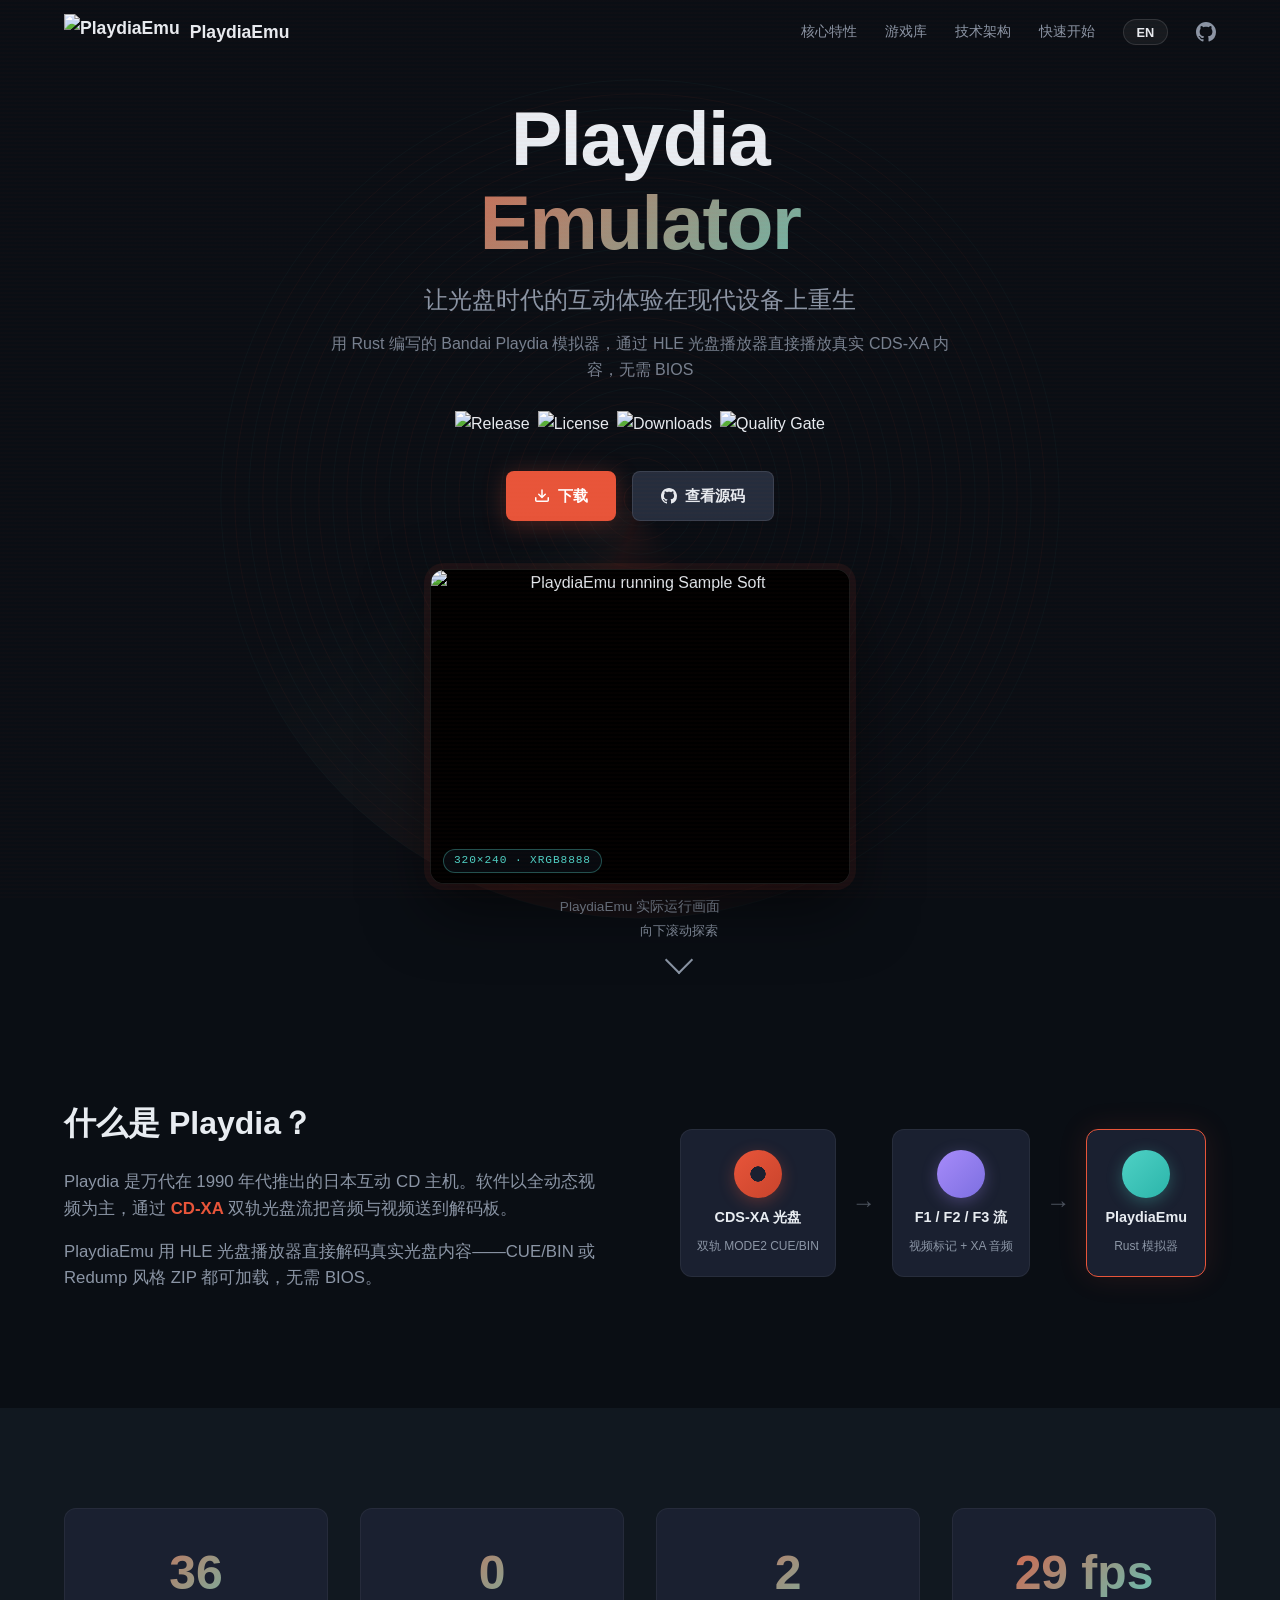
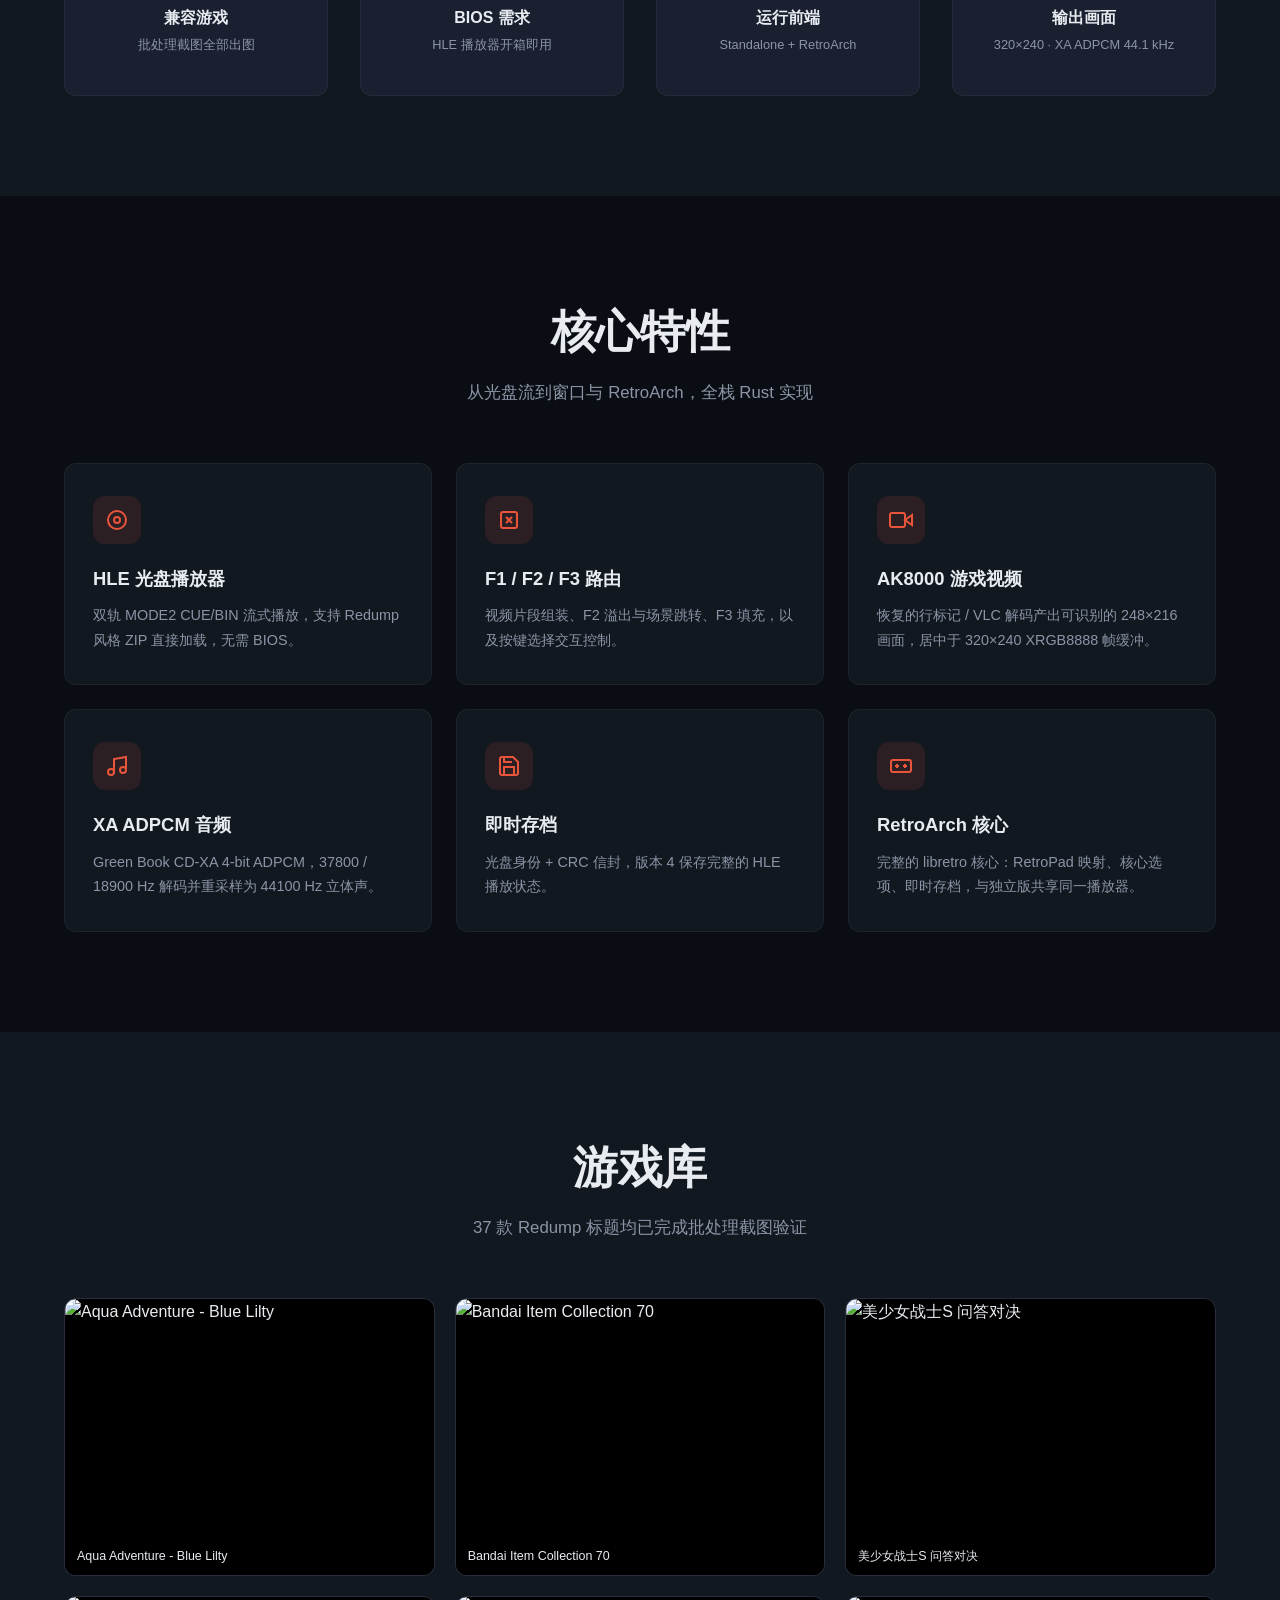
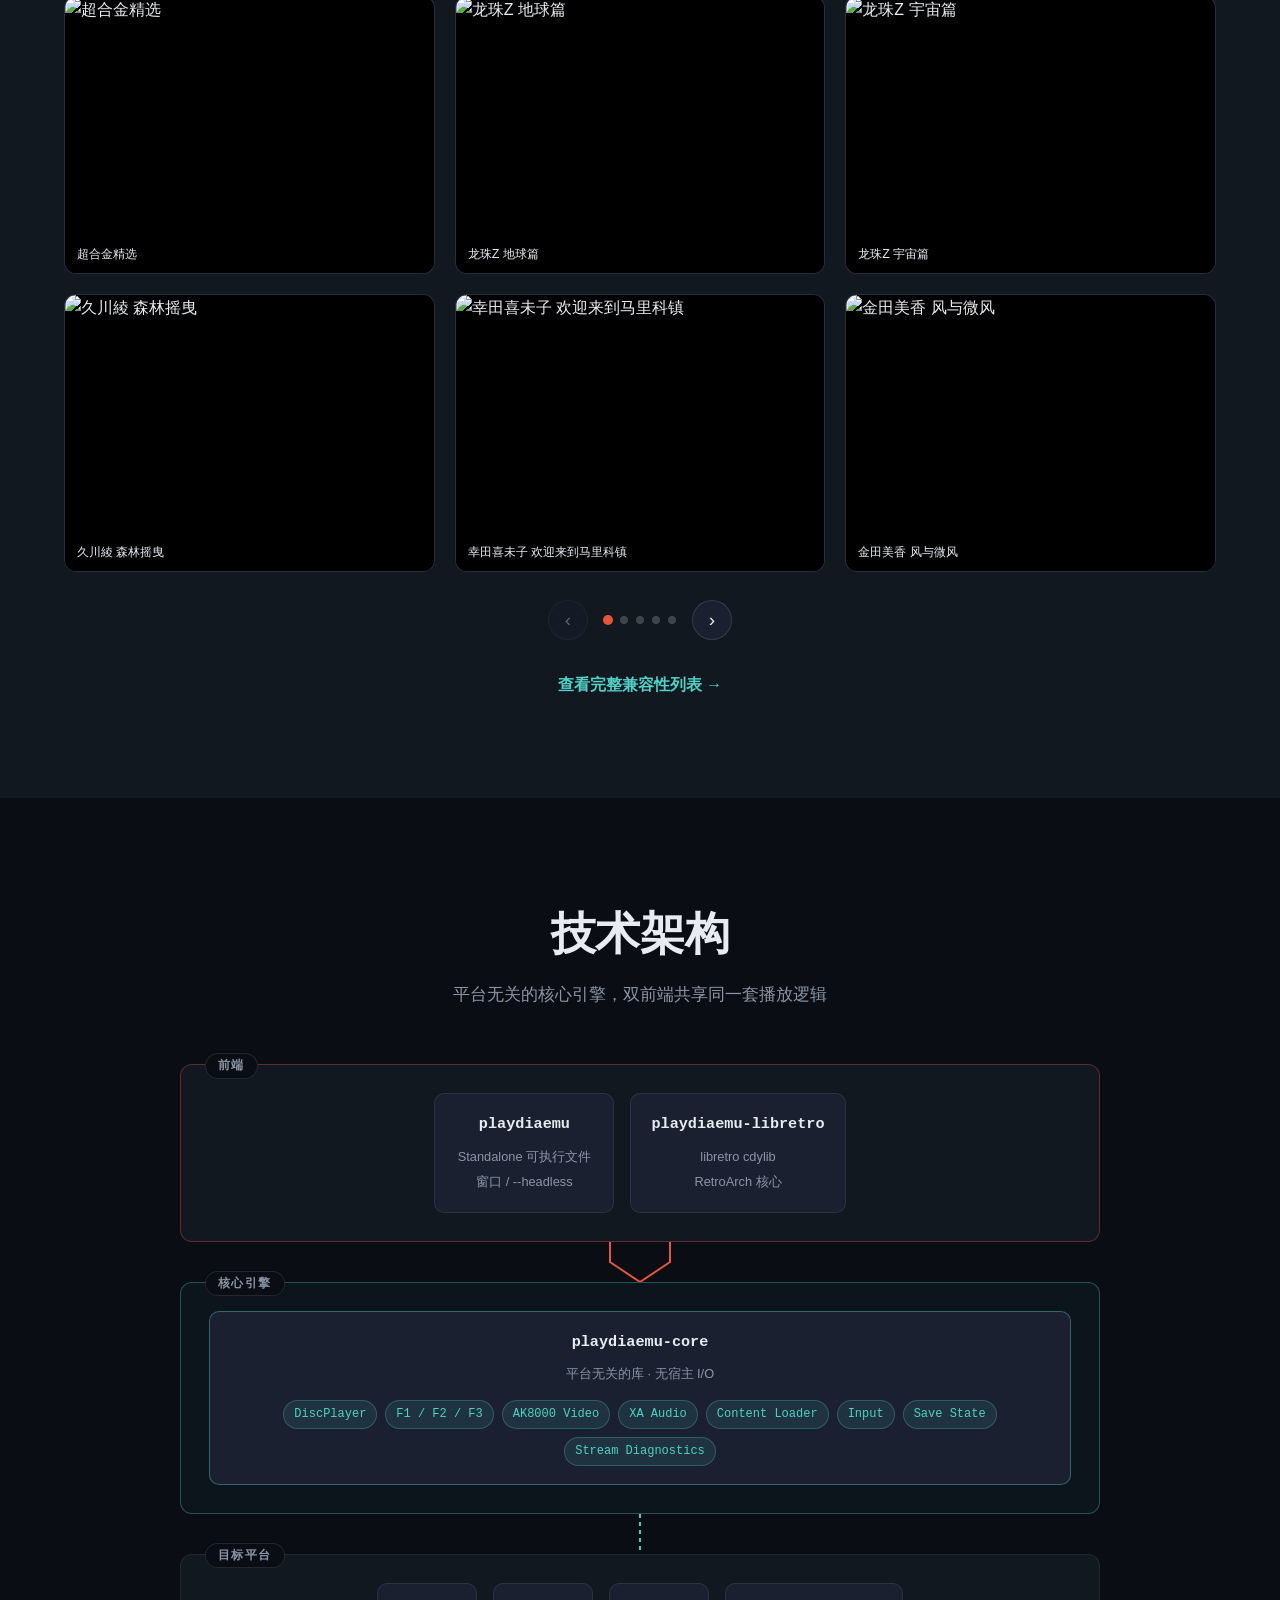
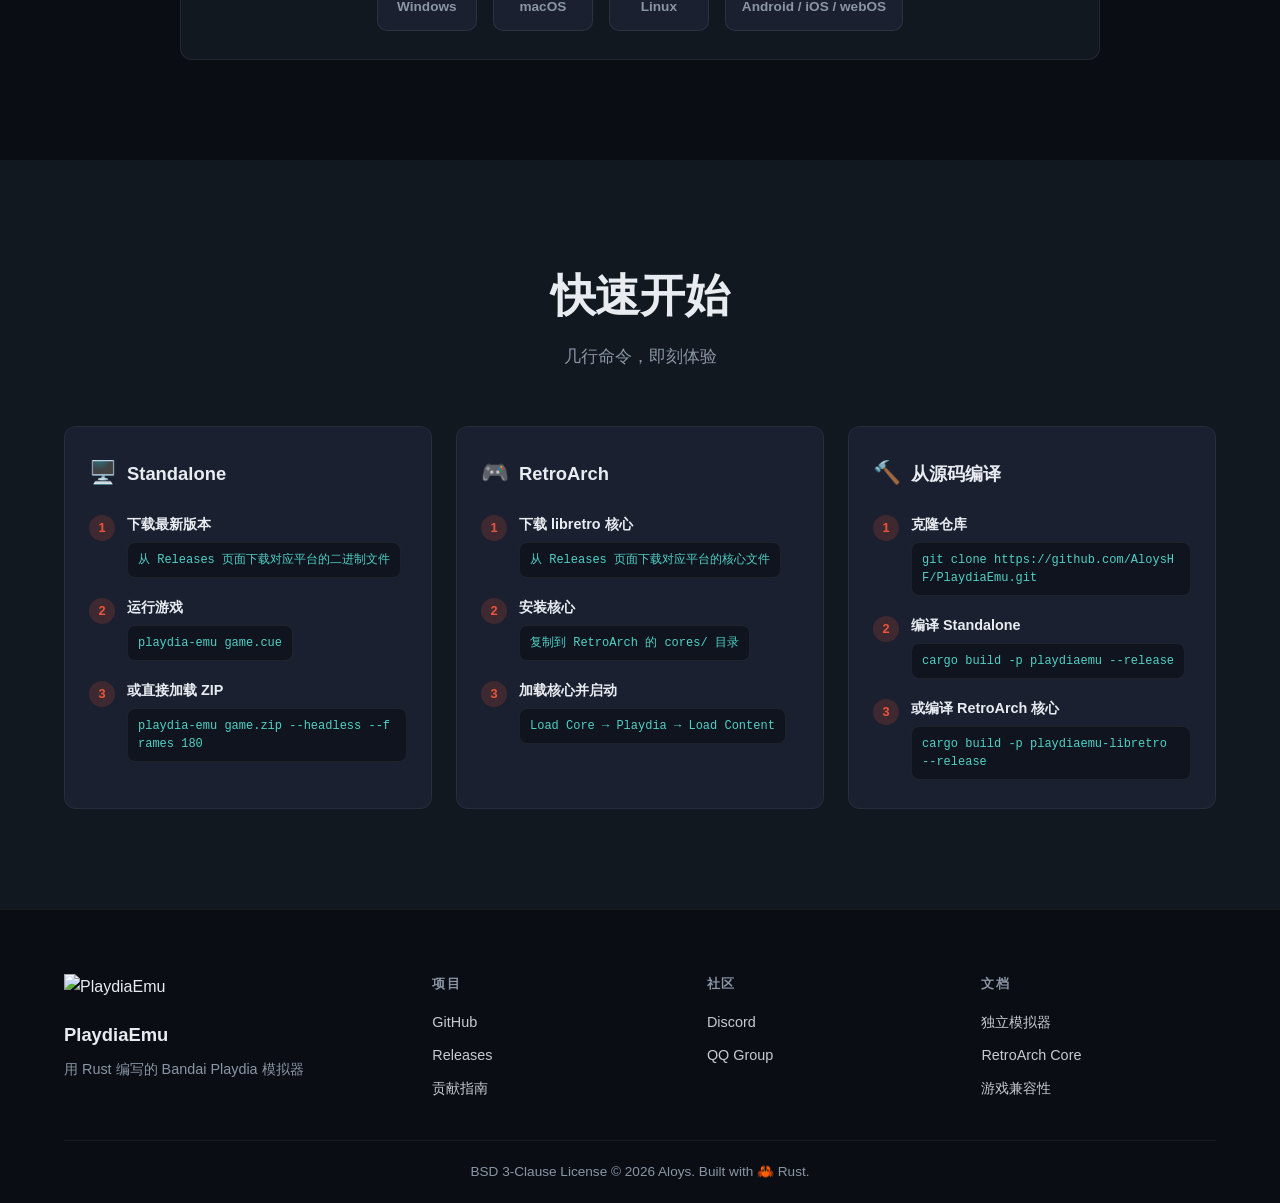
==== commit d0250642: "Remove experimental LLE implementation" ====
--- a/site/index.html
+++ b/site/index.html
@@ -177,7 +177,7 @@
             <svg viewBox="0 0 24 24" fill="none" stroke="currentColor" stroke-width="2" aria-hidden="true"><path d="M19 21H5a2 2 0 01-2-2V5a2 2 0 012-2h11l5 5v11a2 2 0 01-2 2z"/><polyline points="17 21 17 13 7 13 7 21"/><polyline points="7 3 7 8 15 8"/></svg>
           </div>
           <h3 data-i18n="feat-state-title">即时存档</h3>
-          <p data-i18n="feat-state-desc">内容身份 + CRC 信封，版本 2 保存 RGB888 像素；独立版与 libretro 共用同一套状态。</p>
+          <p data-i18n="feat-state-desc">光盘身份 + CRC 信封，版本 4 保存完整的 HLE 播放状态。</p>
         </div>
         <div class="feature-card fade-in-up">
           <div class="feature-icon">
@@ -241,7 +241,7 @@
                 <span>Content Loader</span>
                 <span>Input</span>
                 <span>Save State</span>
-                <span>Diagnostics</span>
+                <span>Stream Diagnostics</span>
               </div>
             </div>
           </div>
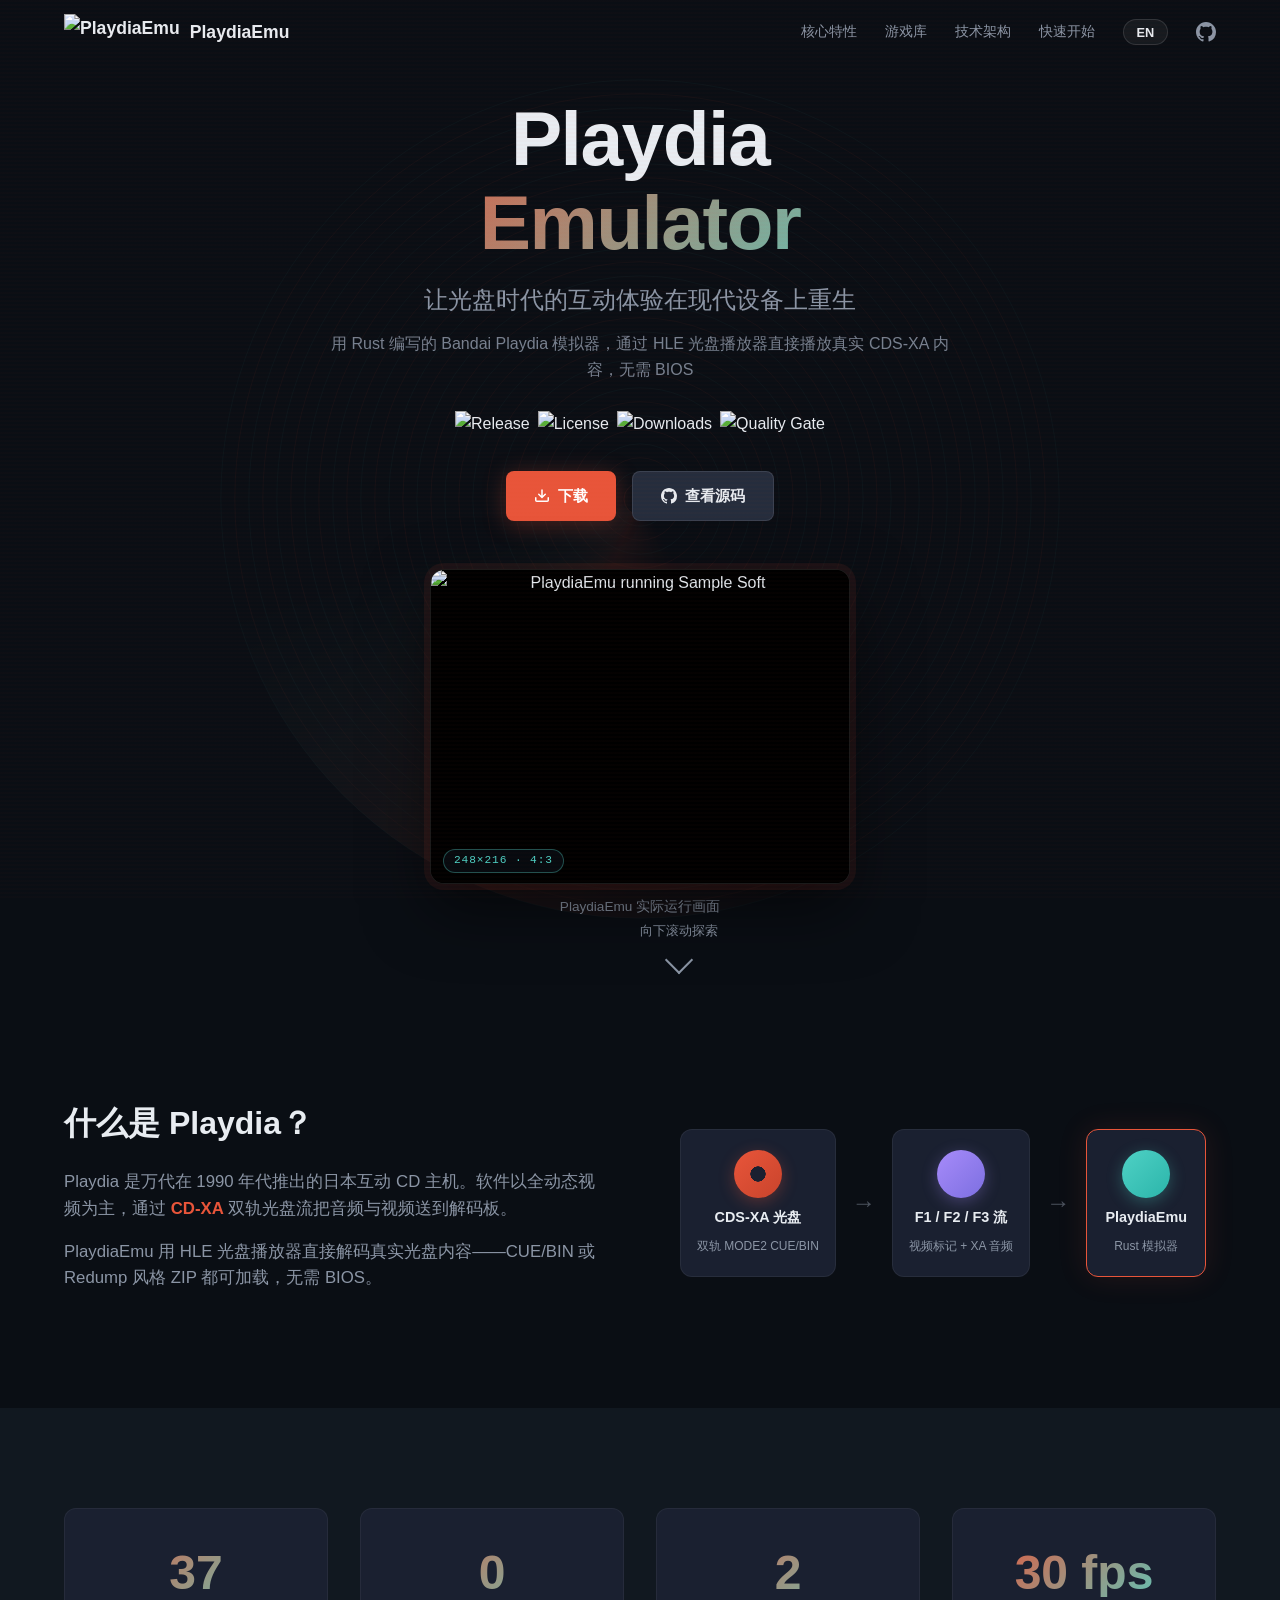
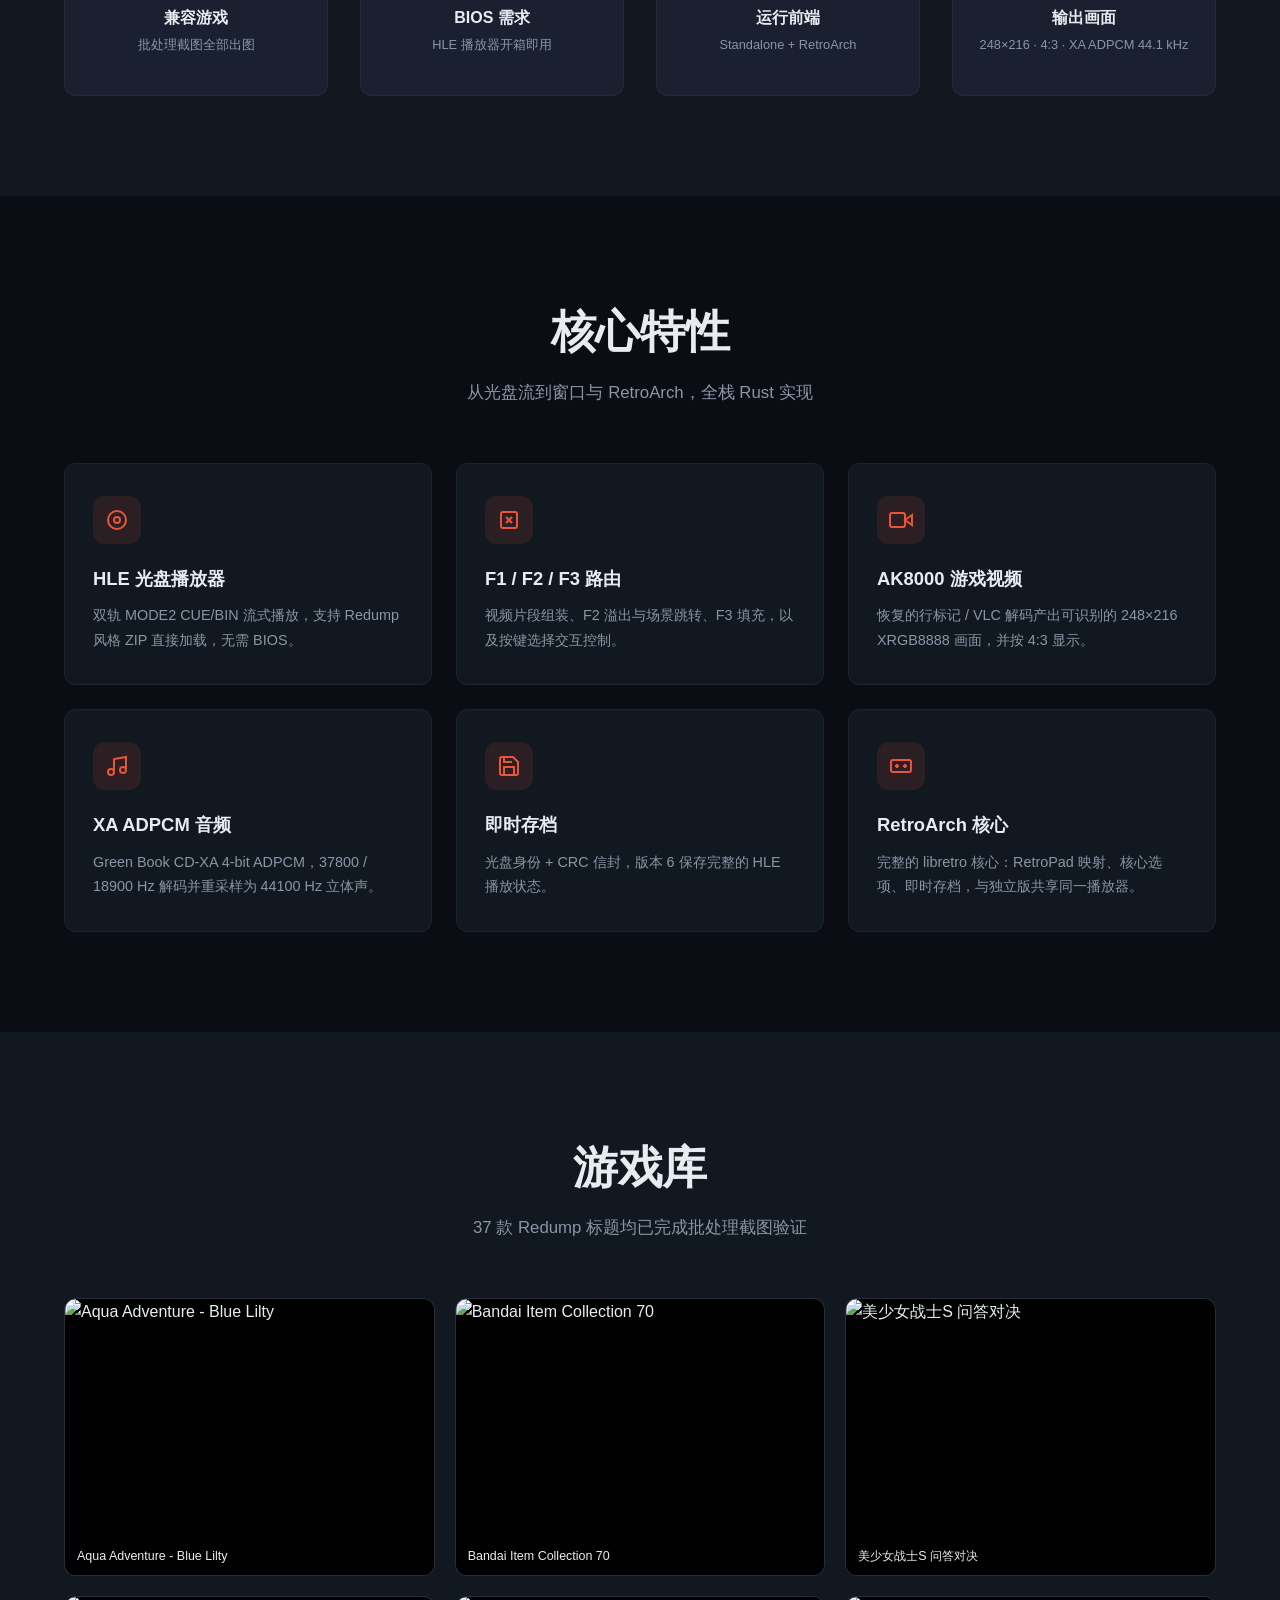
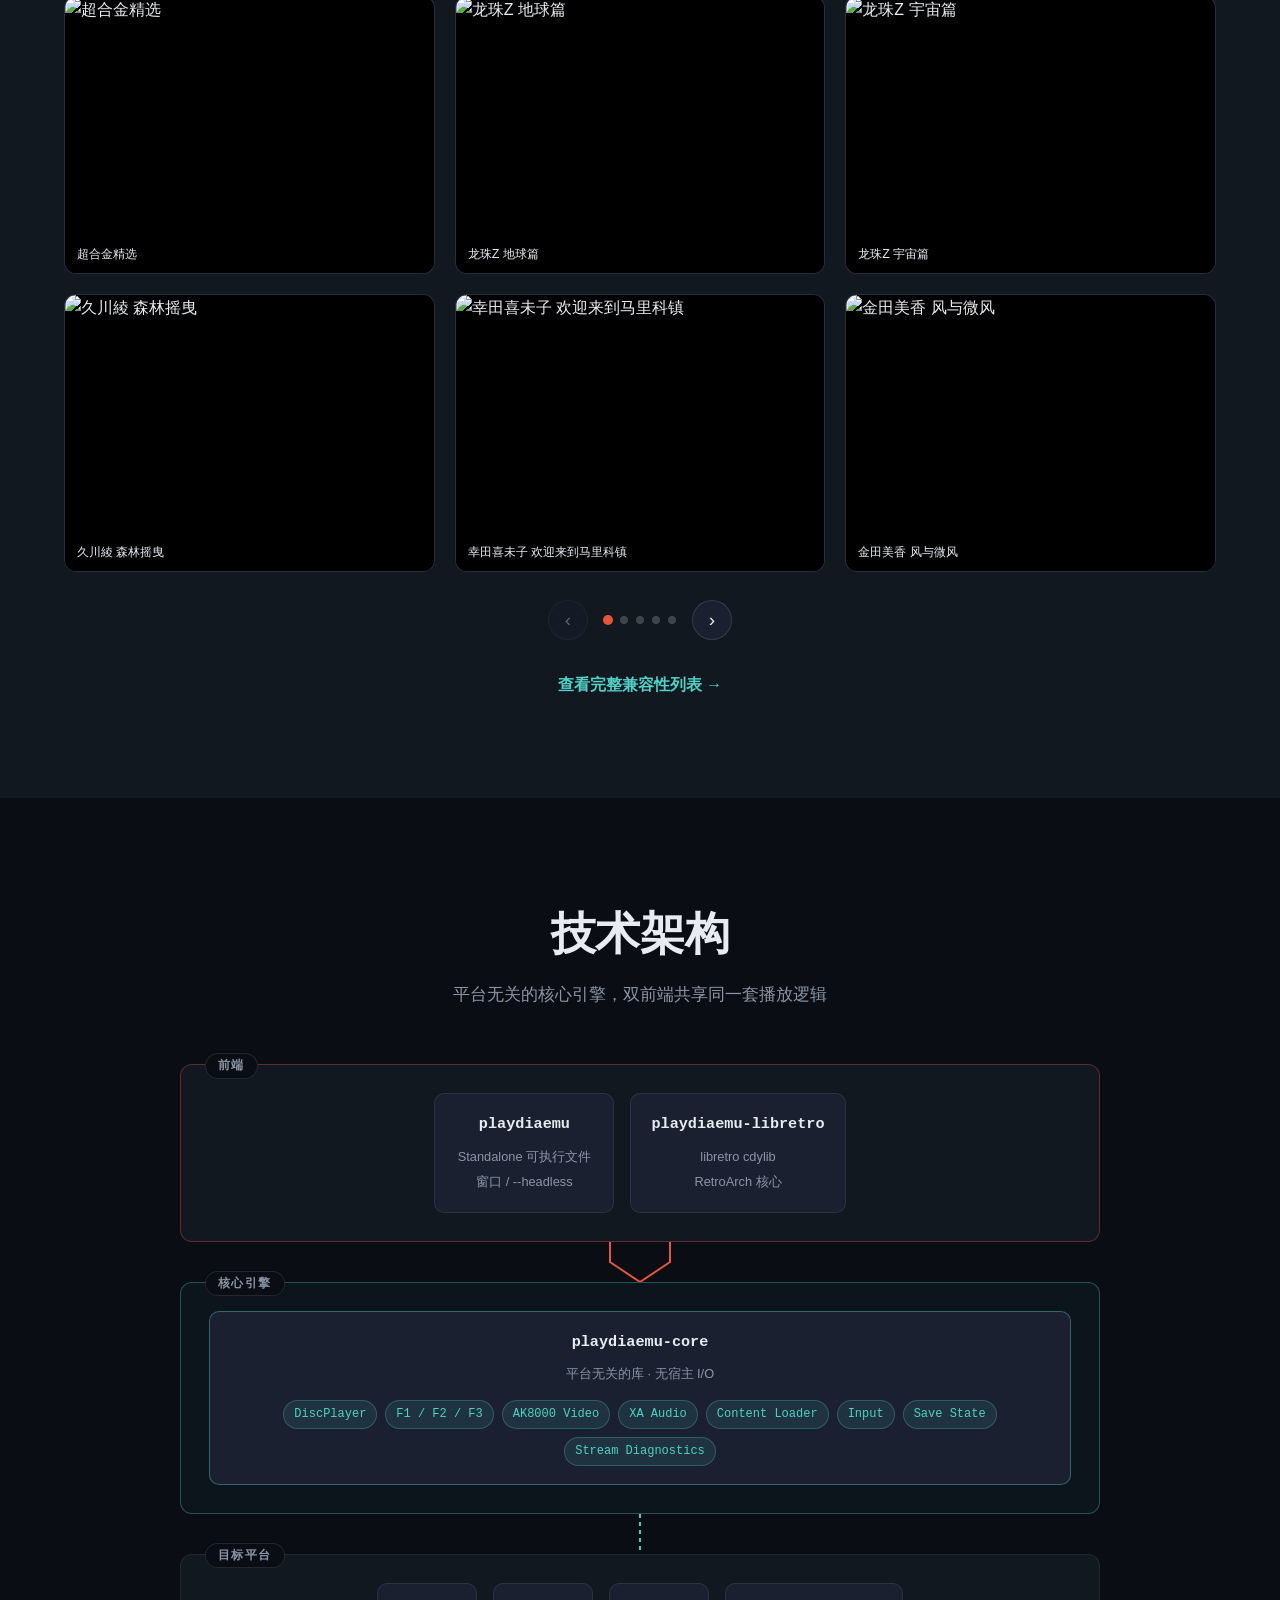
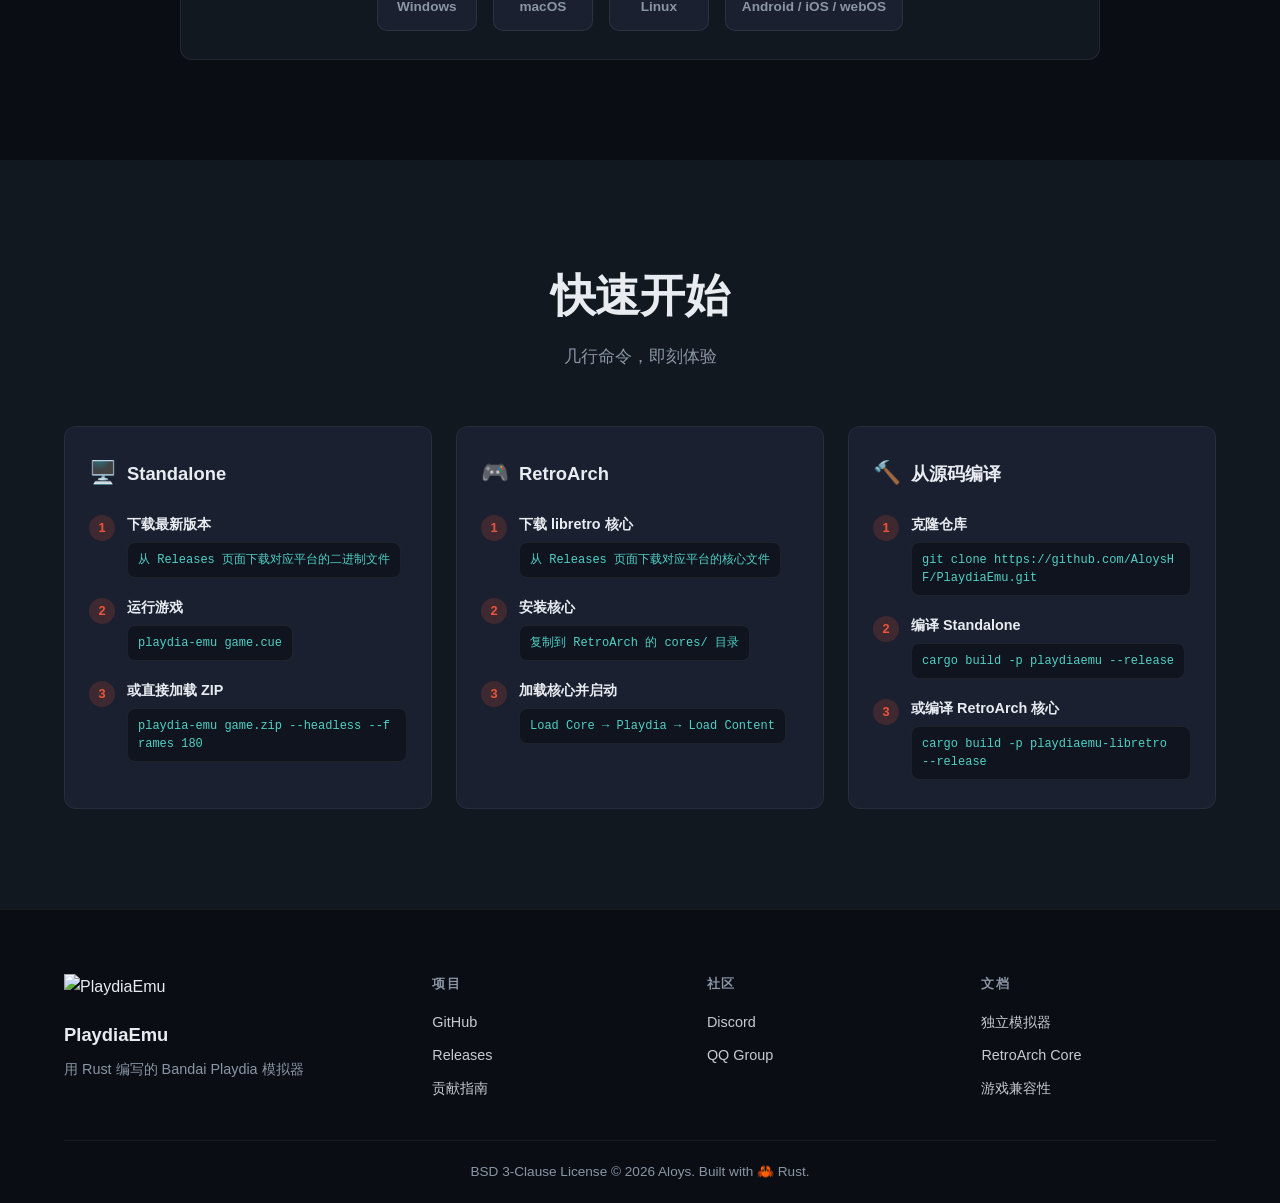
==== commit 9875730b: "Use native video framebuffer geometry" ====
--- a/site/index.html
+++ b/site/index.html
@@ -65,7 +65,7 @@
         <div class="hero-shot-frame">
           <div class="hero-shot-scan" aria-hidden="true"></div>
           <img id="hero-shot" src="" alt="PlaydiaEmu running a game">
-          <span class="hero-shot-tag">320×240 · XRGB8888</span>
+          <span class="hero-shot-tag">248×216 · 4:3</span>
         </div>
         <p class="hero-shot-note" data-i18n="hero-shot-note">PlaydiaEmu 实际运行画面</p>
       </div>
@@ -132,7 +132,7 @@
         <div class="stat-item fade-in-up">
           <div class="stat-number" data-target="30" data-suffix=" fps">0</div>
           <div class="stat-label" data-i18n="stat-display">输出画面</div>
-          <div class="stat-sub" data-i18n="stat-display-sub">320×240 · XA ADPCM 44.1 kHz</div>
+          <div class="stat-sub" data-i18n="stat-display-sub">248×216 · 4:3 · XA ADPCM 44.1 kHz</div>
         </div>
       </div>
     </div>
@@ -163,7 +163,7 @@
             <svg viewBox="0 0 24 24" fill="none" stroke="currentColor" stroke-width="2" aria-hidden="true"><polygon points="23 7 16 12 23 17 23 7"/><rect x="1" y="5" width="15" height="14" rx="2"/></svg>
           </div>
           <h3 data-i18n="feat-video-title">AK8000 游戏视频</h3>
-          <p data-i18n="feat-video-desc">恢复的行标记 / VLC 解码产出可识别的 248×216 画面，居中于 320×240 XRGB8888 帧缓冲。</p>
+          <p data-i18n="feat-video-desc">恢复的行标记 / VLC 解码产出可识别的 248×216 XRGB8888 画面，并按 4:3 显示。</p>
         </div>
         <div class="feature-card fade-in-up">
           <div class="feature-icon">
@@ -177,7 +177,7 @@
             <svg viewBox="0 0 24 24" fill="none" stroke="currentColor" stroke-width="2" aria-hidden="true"><path d="M19 21H5a2 2 0 01-2-2V5a2 2 0 012-2h11l5 5v11a2 2 0 01-2 2z"/><polyline points="17 21 17 13 7 13 7 21"/><polyline points="7 3 7 8 15 8"/></svg>
           </div>
           <h3 data-i18n="feat-state-title">即时存档</h3>
-          <p data-i18n="feat-state-desc">光盘身份 + CRC 信封，版本 4 保存完整的 HLE 播放状态。</p>
+          <p data-i18n="feat-state-desc">光盘身份 + CRC 信封，版本 6 保存完整的 HLE 播放状态。</p>
         </div>
         <div class="feature-card fade-in-up">
           <div class="feature-icon">
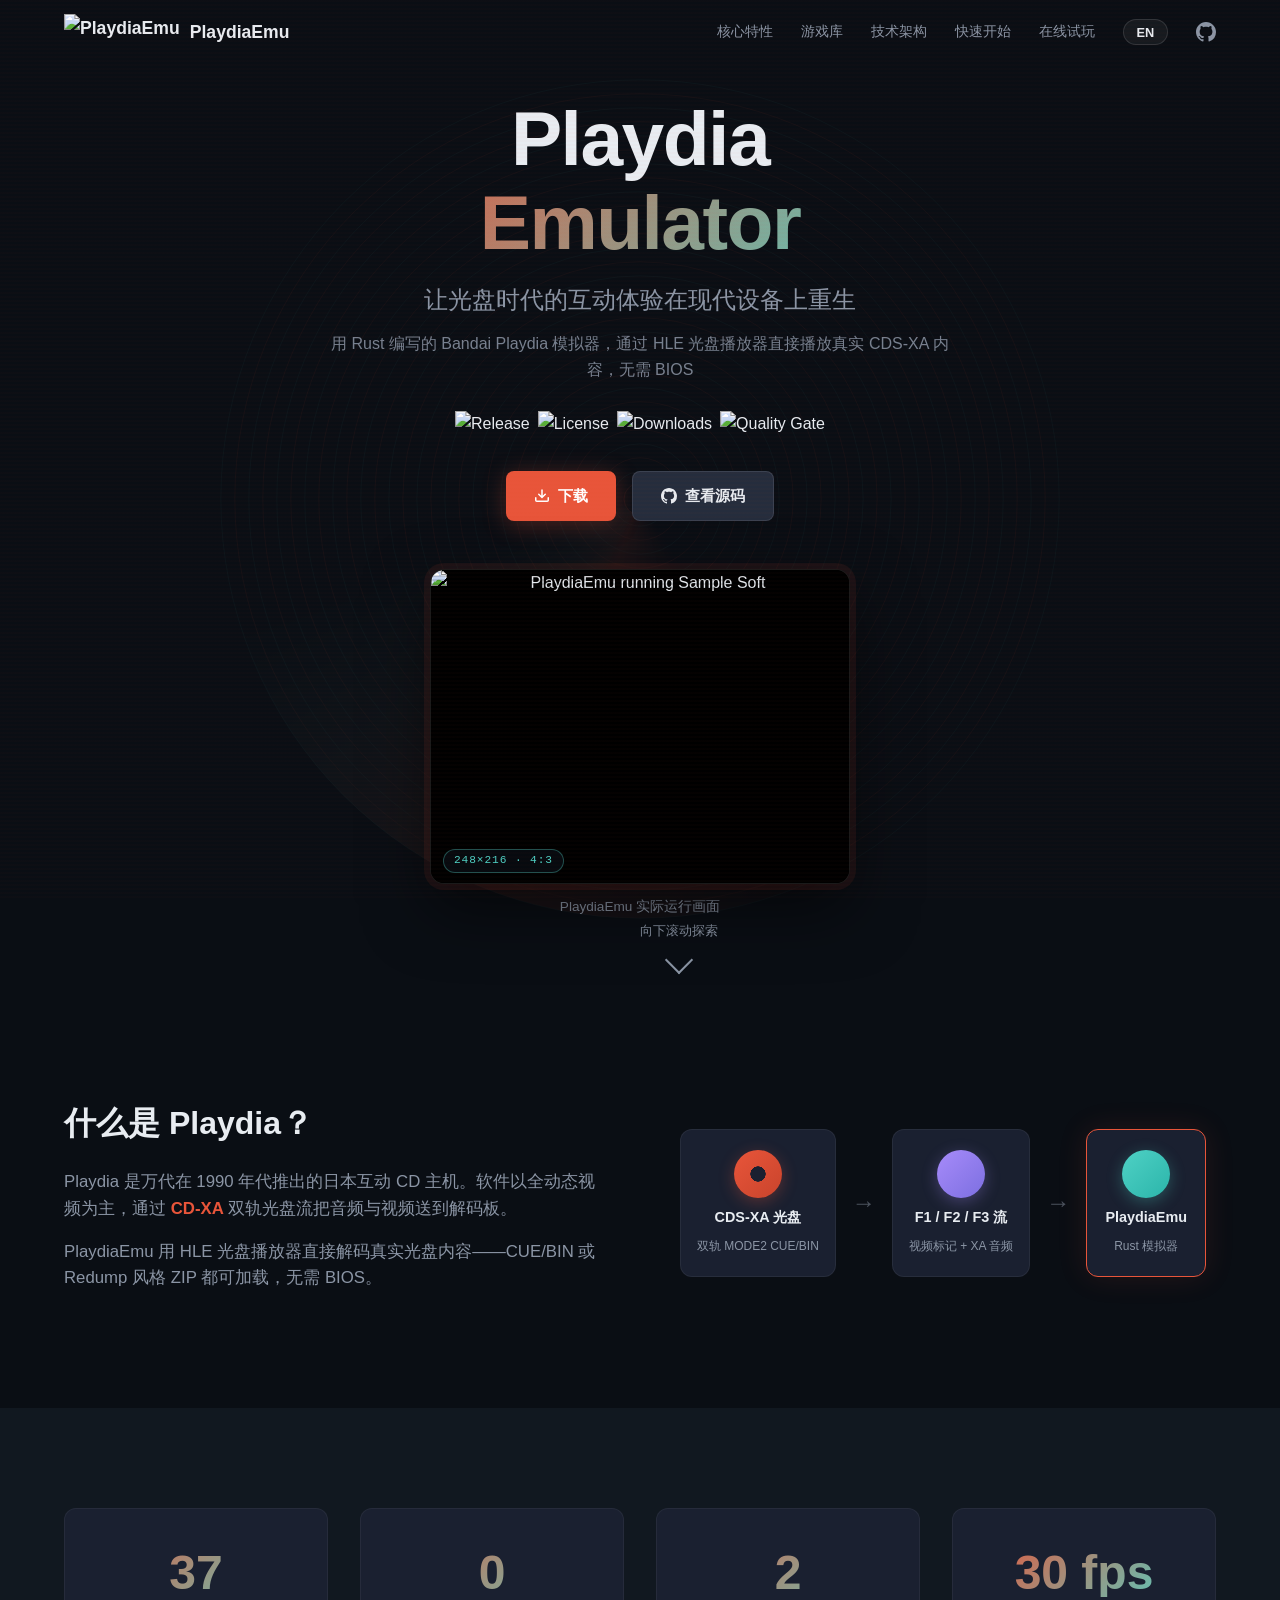
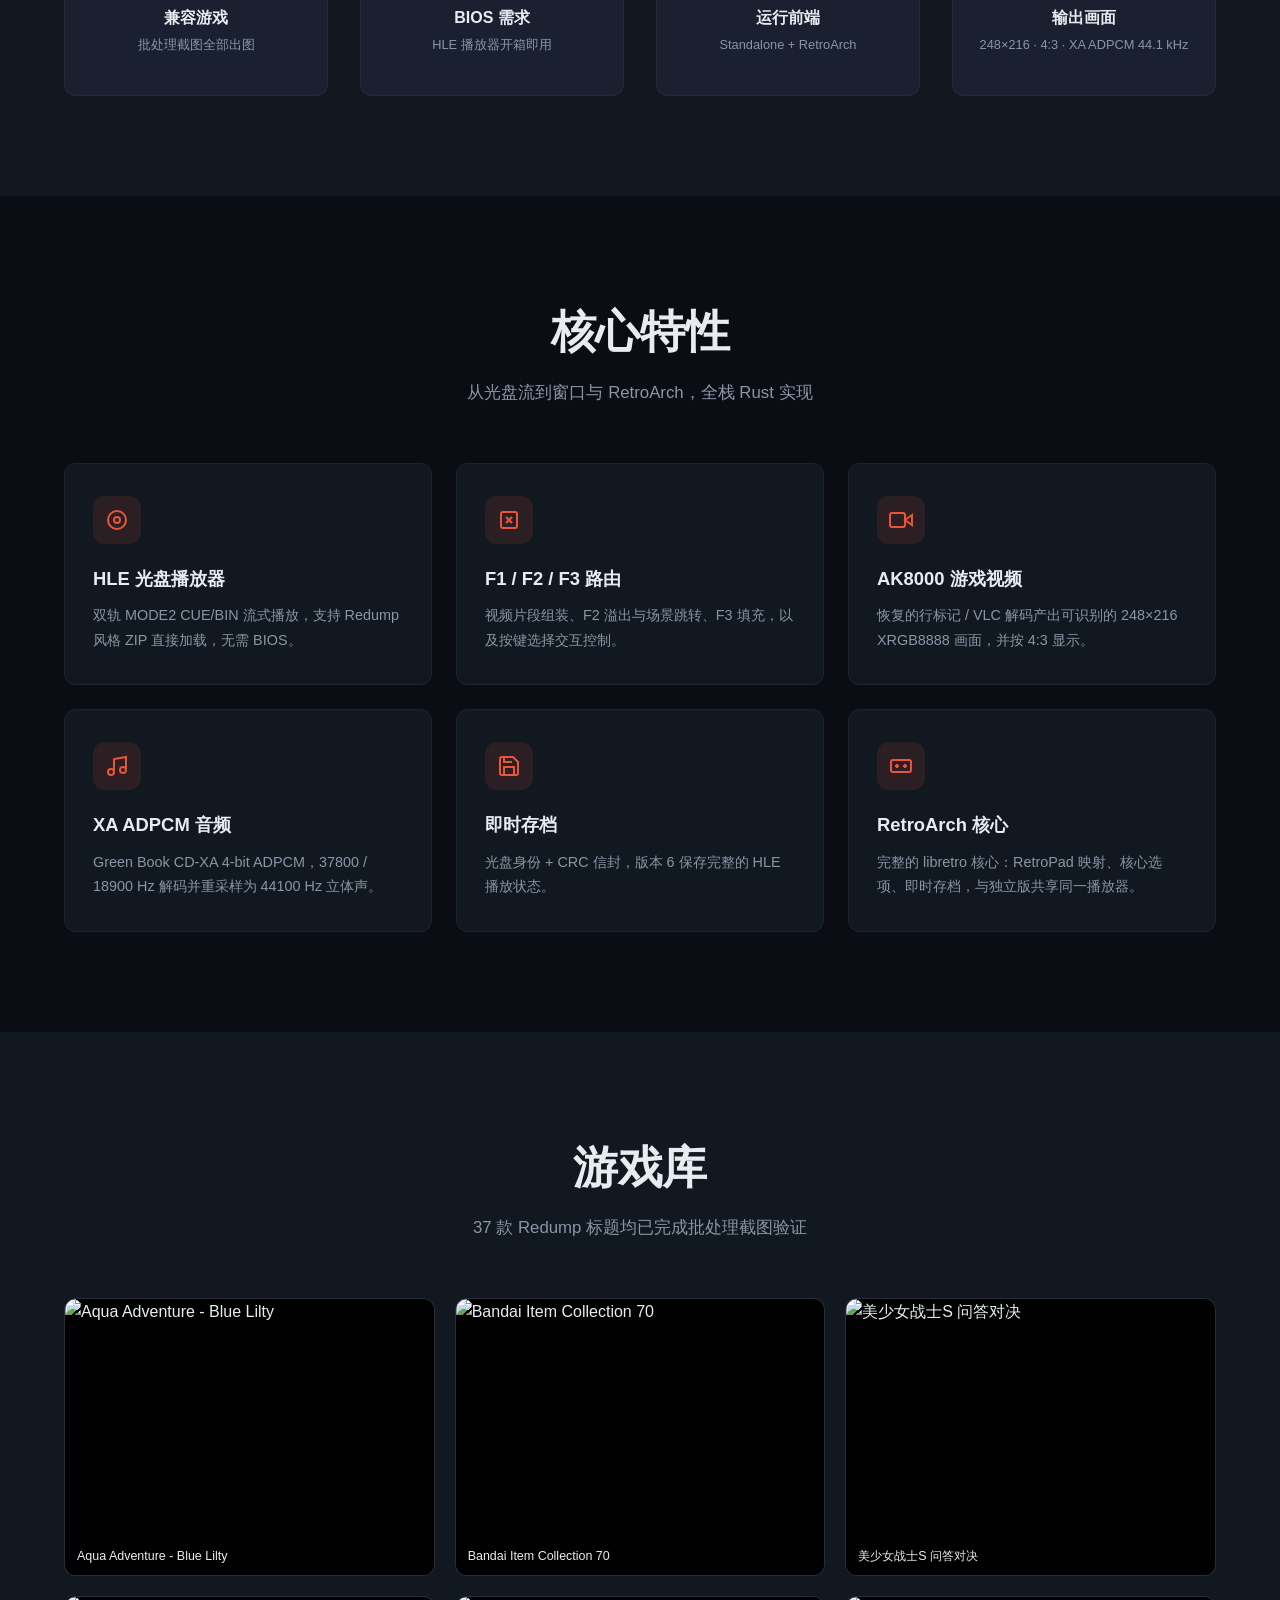
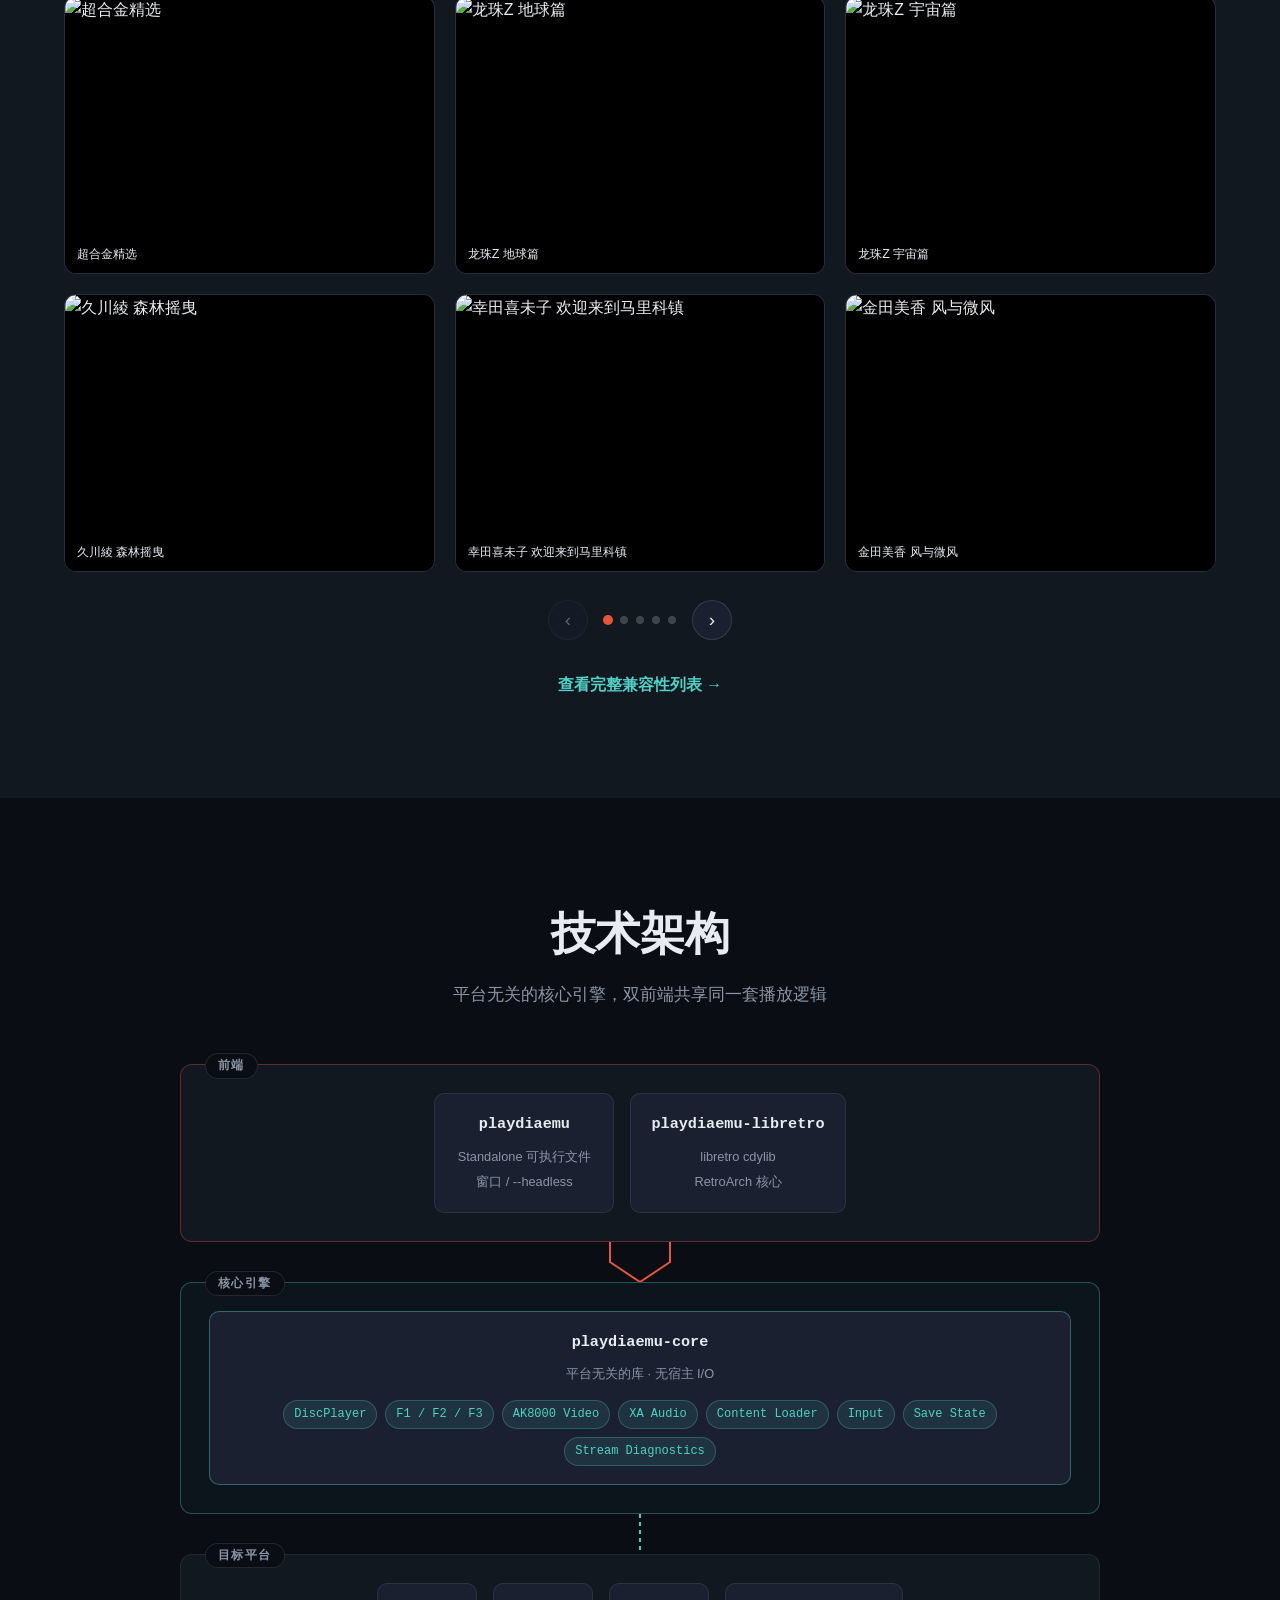
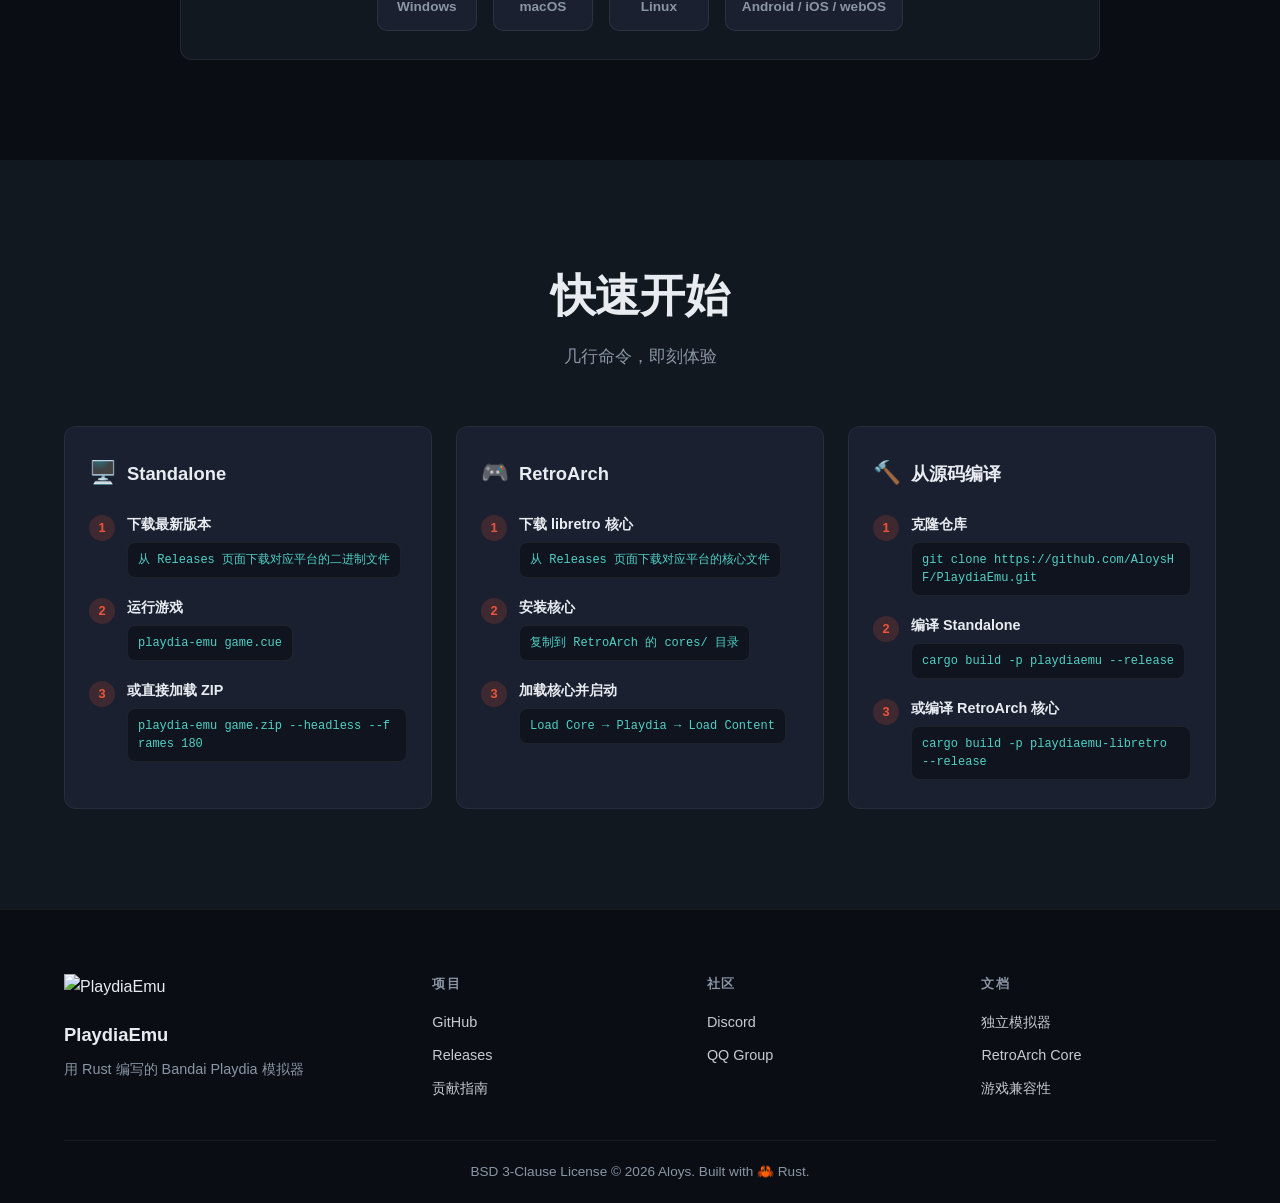
==== commit 7c286239: "feat: add EmulatorJS browser core" ====
--- a/site/index.html
+++ b/site/index.html
@@ -22,6 +22,7 @@
         <a href="#gallery" data-i18n="nav-games">游戏库</a>
         <a href="#architecture" data-i18n="nav-arch">技术架构</a>
         <a href="#quickstart" data-i18n="nav-quickstart">快速开始</a>
+        <a href="play.html" data-i18n="nav-play">在线试玩</a>
         <button id="lang-toggle" class="lang-toggle" aria-label="Switch language">EN</button>
         <a href="https://github.com/AloysHF/PlaydiaEmu" class="nav-github" target="_blank" rel="noopener">
           <svg width="20" height="20" viewBox="0 0 16 16" fill="currentColor" aria-hidden="true"><path d="M8 0C3.58 0 0 3.58 0 8c0 3.54 2.29 6.53 5.47 7.59.4.07.55-.17.55-.38 0-.19-.01-.82-.01-1.49-2.01.37-2.53-.49-2.69-.94-.09-.23-.48-.94-.82-1.13-.28-.15-.68-.52-.01-.53.63-.01 1.08.58 1.23.82.72 1.21 1.87.87 2.33.66.07-.52.28-.87.51-1.07-1.78-.2-3.64-.89-3.64-3.95 0-.87.31-1.59.82-2.15-.08-.2-.36-1.02.08-2.12 0 0 .67-.21 2.2.82.64-.18 1.32-.27 2-.27.68 0 1.36.09 2 .27 1.53-1.04 2.2-.82 2.2-.82.44 1.1.16 1.92.08 2.12.51.56.82 1.27.82 2.15 0 3.07-1.87 3.75-3.65 3.95.29.25.54.73.54 1.48 0 1.07-.01 1.93-.01 2.2 0 .21.15.46.55.38A8.013 8.013 0 0016 8c0-4.42-3.58-8-8-8z"/></svg>
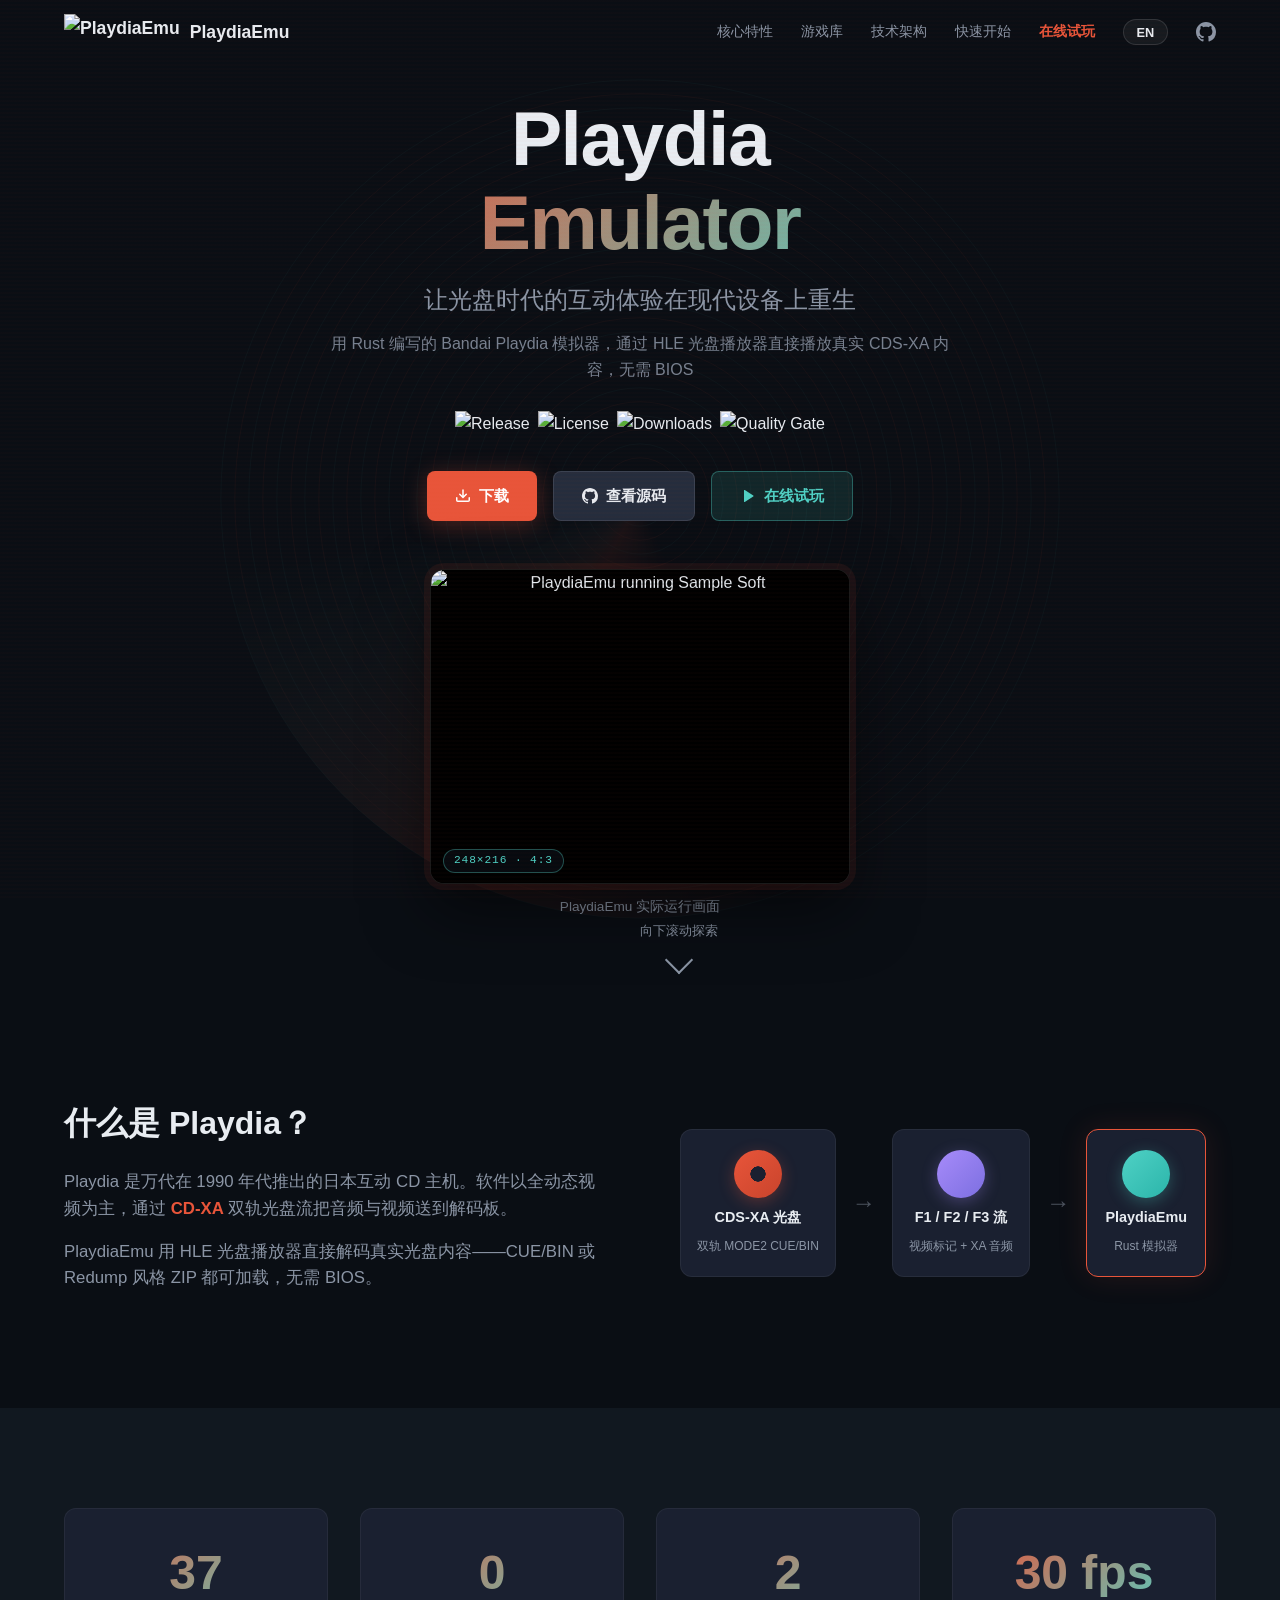
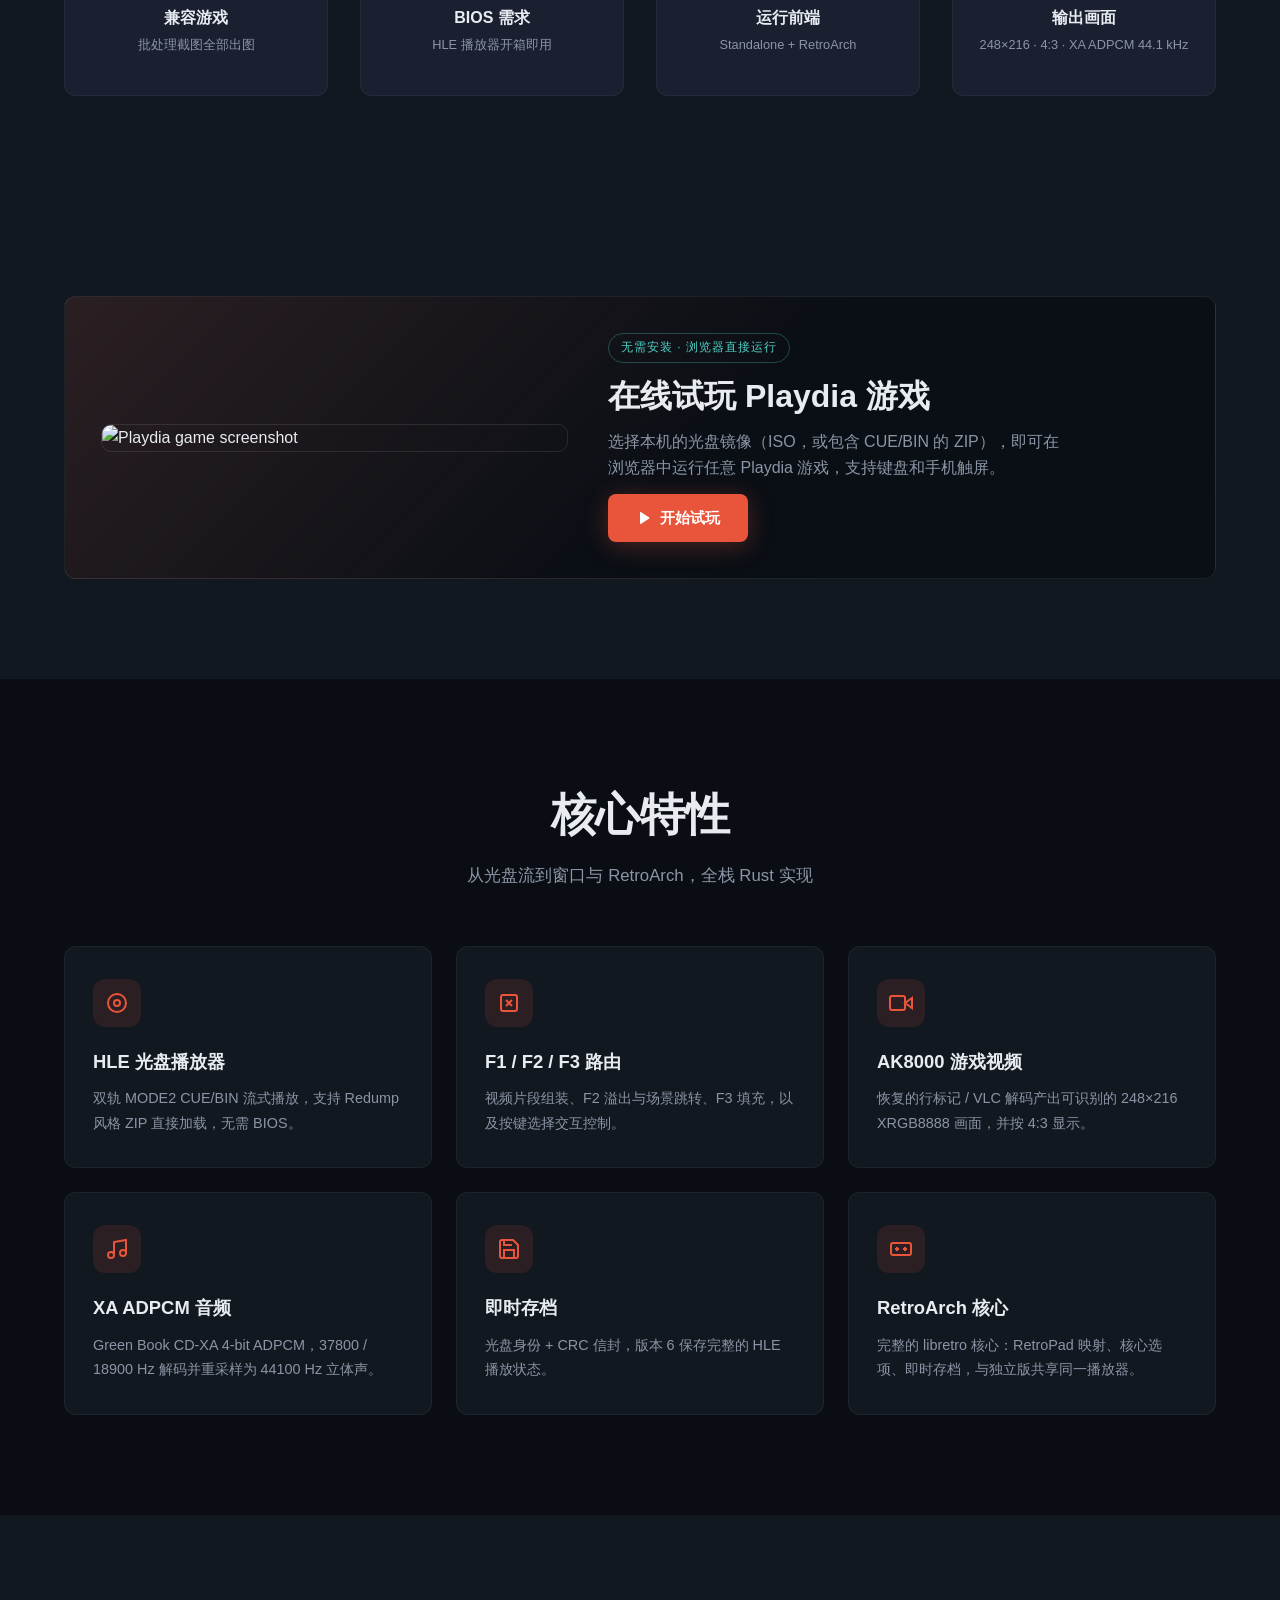
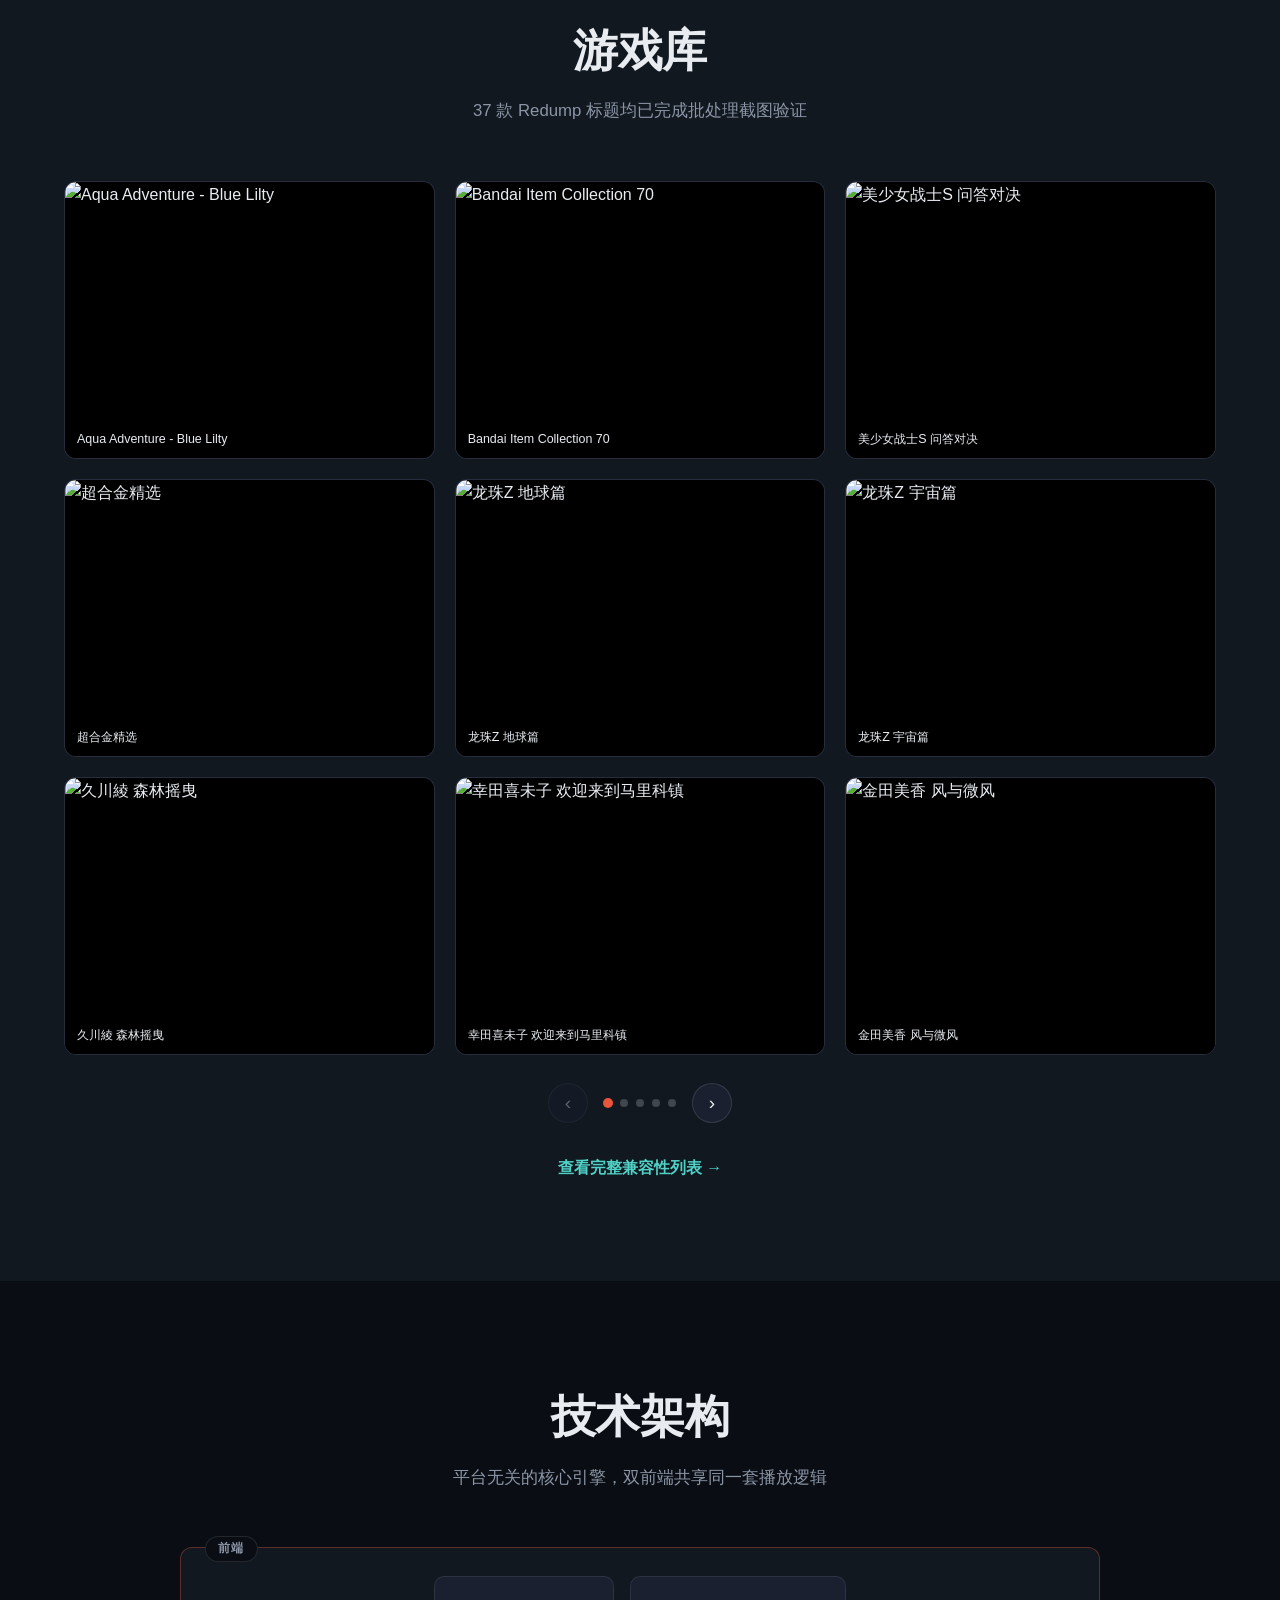
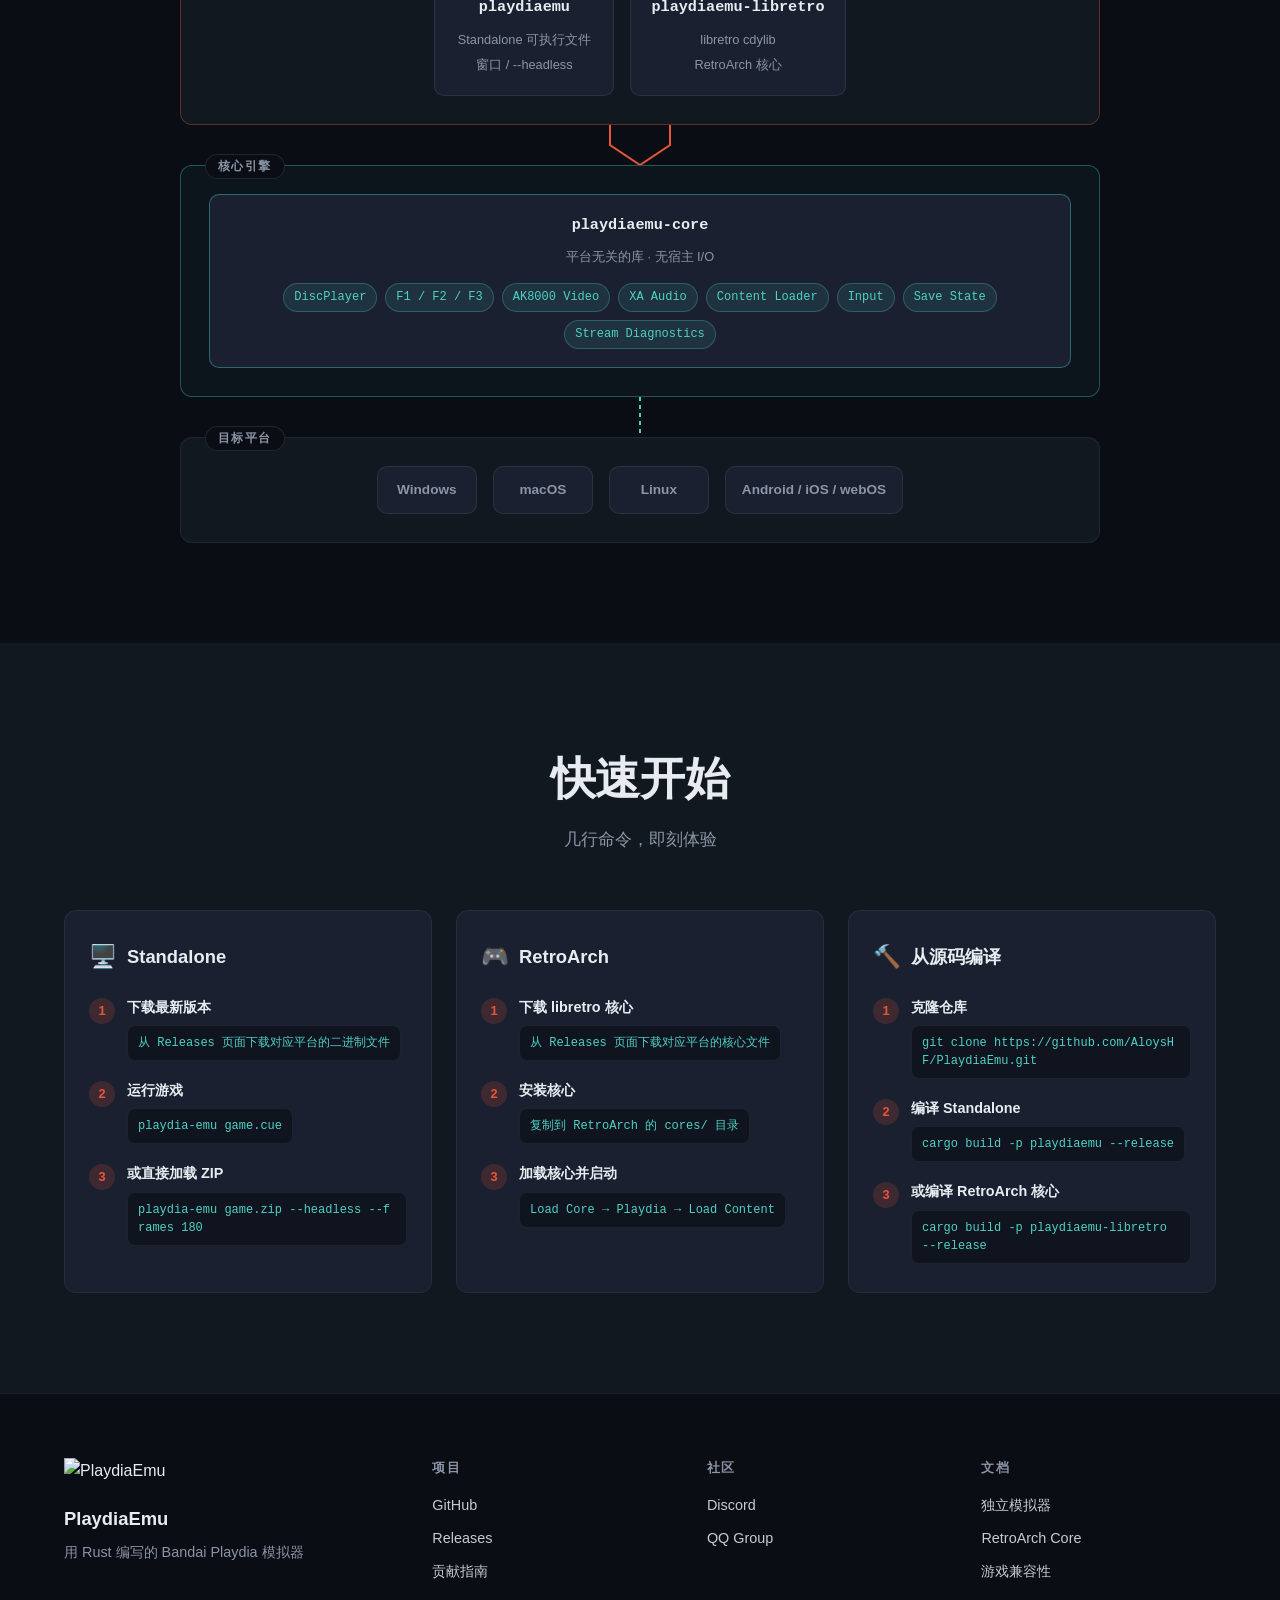
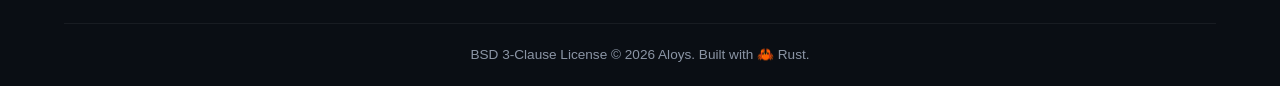
==== commit ba615ad1: "feat: surface online play on the landing page" ====
--- a/site/index.html
+++ b/site/index.html
@@ -22,7 +22,7 @@
         <a href="#gallery" data-i18n="nav-games">游戏库</a>
         <a href="#architecture" data-i18n="nav-arch">技术架构</a>
         <a href="#quickstart" data-i18n="nav-quickstart">快速开始</a>
-        <a href="play.html" data-i18n="nav-play">在线试玩</a>
+        <a href="play.html" class="nav-play" data-i18n="nav-play">在线试玩</a>
         <button id="lang-toggle" class="lang-toggle" aria-label="Switch language">EN</button>
         <a href="https://github.com/AloysHF/PlaydiaEmu" class="nav-github" target="_blank" rel="noopener">
           <svg width="20" height="20" viewBox="0 0 16 16" fill="currentColor" aria-hidden="true"><path d="M8 0C3.58 0 0 3.58 0 8c0 3.54 2.29 6.53 5.47 7.59.4.07.55-.17.55-.38 0-.19-.01-.82-.01-1.49-2.01.37-2.53-.49-2.69-.94-.09-.23-.48-.94-.82-1.13-.28-.15-.68-.52-.01-.53.63-.01 1.08.58 1.23.82.72 1.21 1.87.87 2.33.66.07-.52.28-.87.51-1.07-1.78-.2-3.64-.89-3.64-3.95 0-.87.31-1.59.82-2.15-.08-.2-.36-1.02.08-2.12 0 0 .67-.21 2.2.82.64-.18 1.32-.27 2-.27.68 0 1.36.09 2 .27 1.53-1.04 2.2-.82 2.2-.82.44 1.1.16 1.92.08 2.12.51.56.82 1.27.82 2.15 0 3.07-1.87 3.75-3.65 3.95.29.25.54.73.54 1.48 0 1.07-.01 1.93-.01 2.2 0 .21.15.46.55.38A8.013 8.013 0 0016 8c0-4.42-3.58-8-8-8z"/></svg>
@@ -61,6 +61,10 @@
           <svg width="16" height="16" viewBox="0 0 16 16" fill="currentColor" aria-hidden="true"><path d="M8 0C3.58 0 0 3.58 0 8c0 3.54 2.29 6.53 5.47 7.59.4.07.55-.17.55-.38 0-.19-.01-.82-.01-1.49-2.01.37-2.53-.49-2.69-.94-.09-.23-.48-.94-.82-1.13-.28-.15-.68-.52-.01-.53.63-.01 1.08.58 1.23.82.72 1.21 1.87.87 2.33.66.07-.52.28-.87.51-1.07-1.78-.2-3.64-.89-3.64-3.95 0-.87.31-1.59.82-2.15-.08-.2-.36-1.02.08-2.12 0 0 .67-.21 2.2.82.64-.18 1.32-.27 2-.27.68 0 1.36.09 2 .27 1.53-1.04 2.2-.82 2.2-.82.44 1.1.16 1.92.08 2.12.51.56.82 1.27.82 2.15 0 3.07-1.87 3.75-3.65 3.95.29.25.54.73.54 1.48 0 1.07-.01 1.93-.01 2.2 0 .21.15.46.55.38A8.013 8.013 0 0016 8c0-4.42-3.58-8-8-8z"/></svg>
           <span data-i18n="hero-github">查看源码</span>
         </a>
+        <a href="play.html" class="btn btn-play">
+          <svg width="16" height="16" viewBox="0 0 16 16" fill="currentColor" aria-hidden="true"><path d="M4 2.5v11a.5.5 0 00.77.42l8.5-5.5a.5.5 0 000-.84l-8.5-5.5A.5.5 0 004 2.5z"/></svg>
+          <span data-i18n="hero-play">在线试玩</span>
+        </a>
       </div>
       <div class="hero-shot-wrap" aria-label="Emulator screenshot">
         <div class="hero-shot-frame">
@@ -134,6 +138,26 @@
           <div class="stat-number" data-target="30" data-suffix=" fps">0</div>
           <div class="stat-label" data-i18n="stat-display">输出画面</div>
           <div class="stat-sub" data-i18n="stat-display-sub">248×216 · 4:3 · XA ADPCM 44.1 kHz</div>
+        </div>
+      </div>
+    </div>
+  </section>
+
+  <!-- ====== PLAY ONLINE ====== -->
+  <section id="play" class="section section-dark">
+    <div class="container">
+      <div class="play-cta fade-in-up">
+        <div class="play-cta-cover">
+          <img src="docs/images/Playdia_-_Quick_Interactive_System_-_Sample_Soft_Japan.png" alt="Playdia game screenshot" loading="lazy">
+        </div>
+        <div class="play-cta-body">
+          <span class="play-cta-badge" data-i18n="play-badge">无需安装 · 浏览器直接运行</span>
+          <h2 data-i18n="play-title">在线试玩 Playdia 游戏</h2>
+          <p data-i18n="play-desc">选择本机的光盘镜像（ISO，或包含 CUE/BIN 的 ZIP），即可在浏览器中运行任意 Playdia 游戏，支持键盘和手机触屏。</p>
+          <a href="play.html" class="btn btn-primary">
+            <svg width="16" height="16" viewBox="0 0 16 16" fill="currentColor" aria-hidden="true"><path d="M4 2.5v11a.5.5 0 00.77.42l8.5-5.5a.5.5 0 000-.84l-8.5-5.5A.5.5 0 004 2.5z"/></svg>
+            <span data-i18n="play-cta">开始试玩</span>
+          </a>
         </div>
       </div>
     </div>
--- a/site/css/style.css
+++ b/site/css/style.css
@@ -927,6 +927,70 @@
 }
 
 /* ============================================================
+   PLAY ONLINE (landing CTA)
+   ============================================================ */
+.nav-links a.nav-play {
+  color: var(--orange);
+  font-weight: 600;
+}
+
+.nav-links a.nav-play:hover { color: var(--teal); }
+
+.btn-play {
+  background: rgba(79, 209, 197, 0.12);
+  color: var(--teal);
+  border: 1px solid rgba(79, 209, 197, 0.35);
+}
+
+.btn-play:hover {
+  background: rgba(79, 209, 197, 0.2);
+  transform: translateY(-2px);
+}
+
+.play-cta {
+  display: grid;
+  grid-template-columns: minmax(0, 0.9fr) minmax(0, 1.1fr);
+  gap: 40px;
+  align-items: center;
+  background: linear-gradient(135deg, rgba(232, 85, 58, 0.12), rgba(10, 14, 20, 0.9) 55%);
+  border: 1px solid rgba(255, 255, 255, 0.08);
+  border-radius: var(--radius);
+  padding: 36px;
+}
+
+.play-cta-cover img {
+  width: 100%;
+  border-radius: 10px;
+  border: 1px solid rgba(255, 255, 255, 0.1);
+  display: block;
+}
+
+.play-cta-body {
+  display: flex;
+  flex-direction: column;
+  align-items: flex-start;
+  gap: 14px;
+}
+
+.play-cta-badge {
+  font-size: 0.75rem;
+  letter-spacing: 0.08em;
+  text-transform: uppercase;
+  color: var(--teal);
+  border: 1px solid rgba(79, 209, 197, 0.3);
+  border-radius: 999px;
+  padding: 4px 12px;
+}
+
+.play-cta-body h2 { font-size: 2rem; line-height: 1.2; }
+.play-cta-body p { color: var(--text-dim); max-width: 52ch; }
+
+@media (max-width: 720px) {
+  .play-cta { grid-template-columns: 1fr; padding: 24px; }
+  .play-cta-cover { max-width: 360px; }
+}
+
+/* ============================================================
    FOOTER
    ============================================================ */
 #footer {
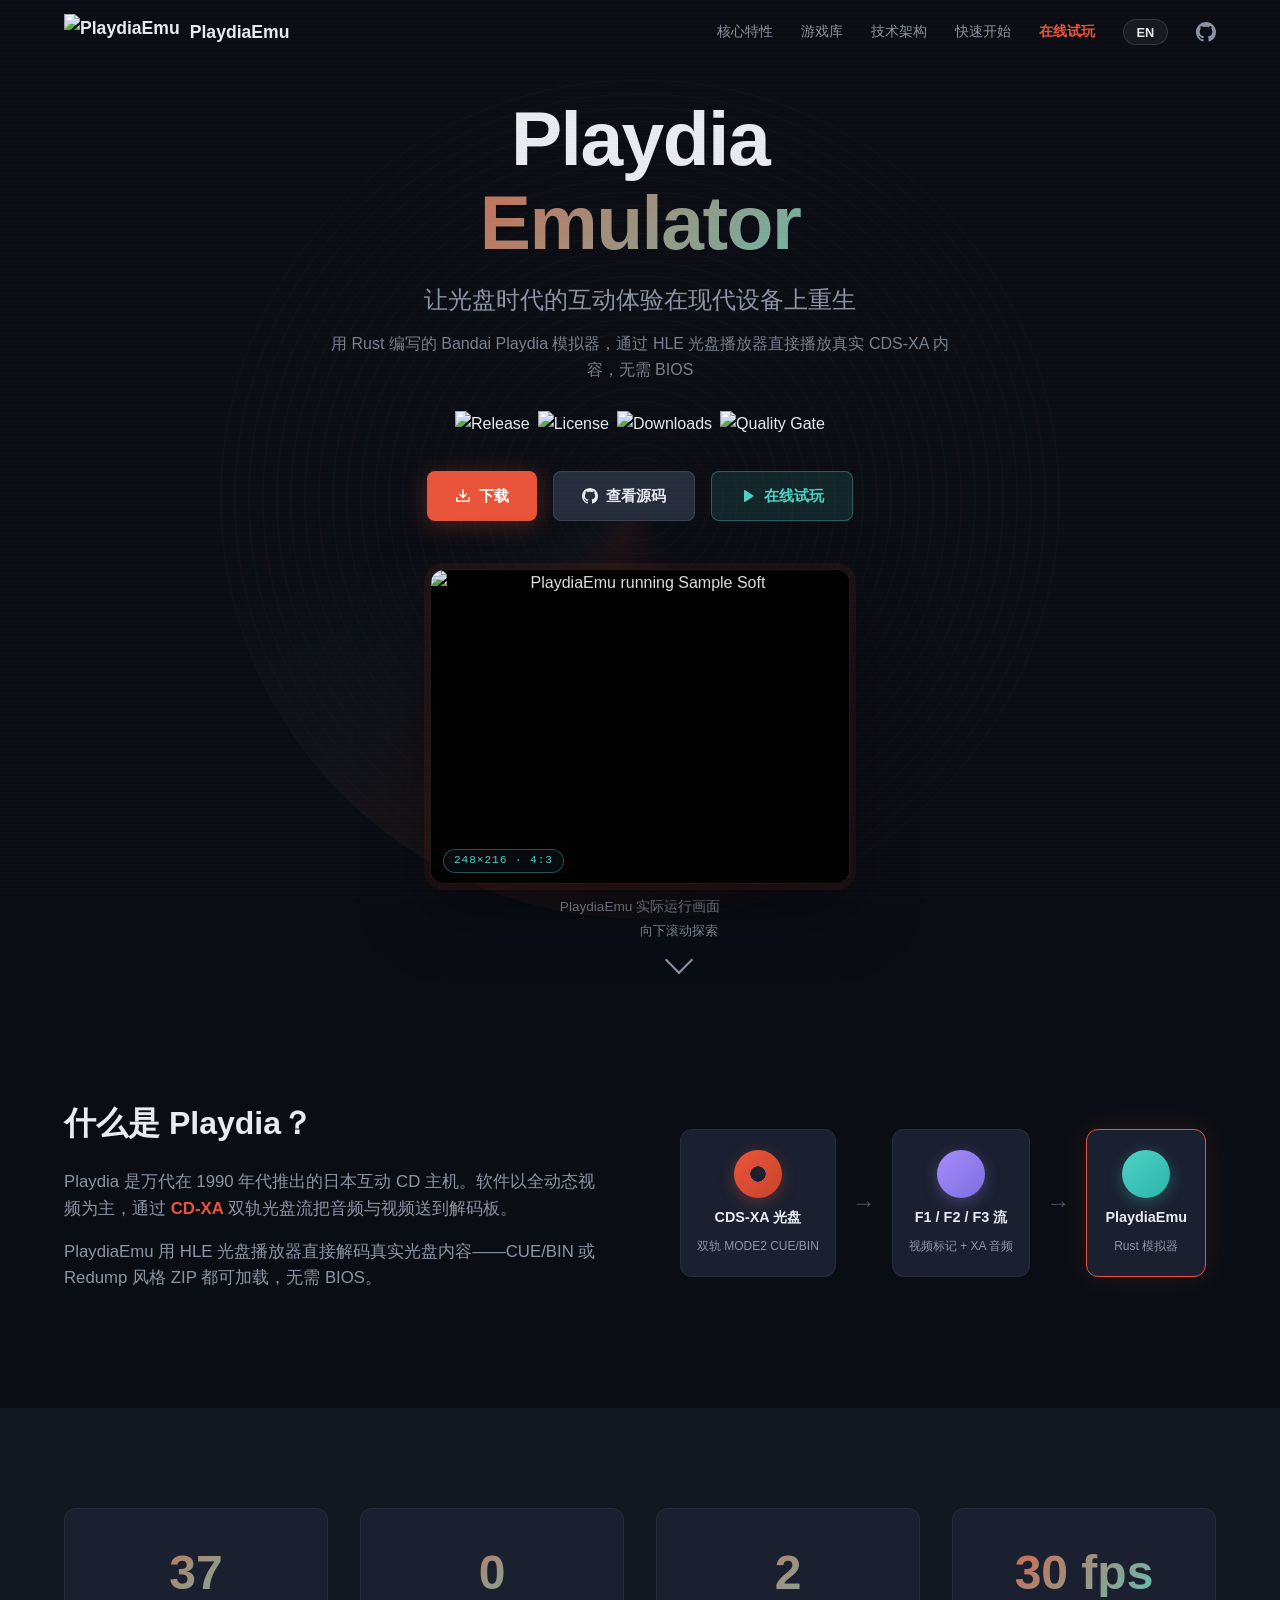
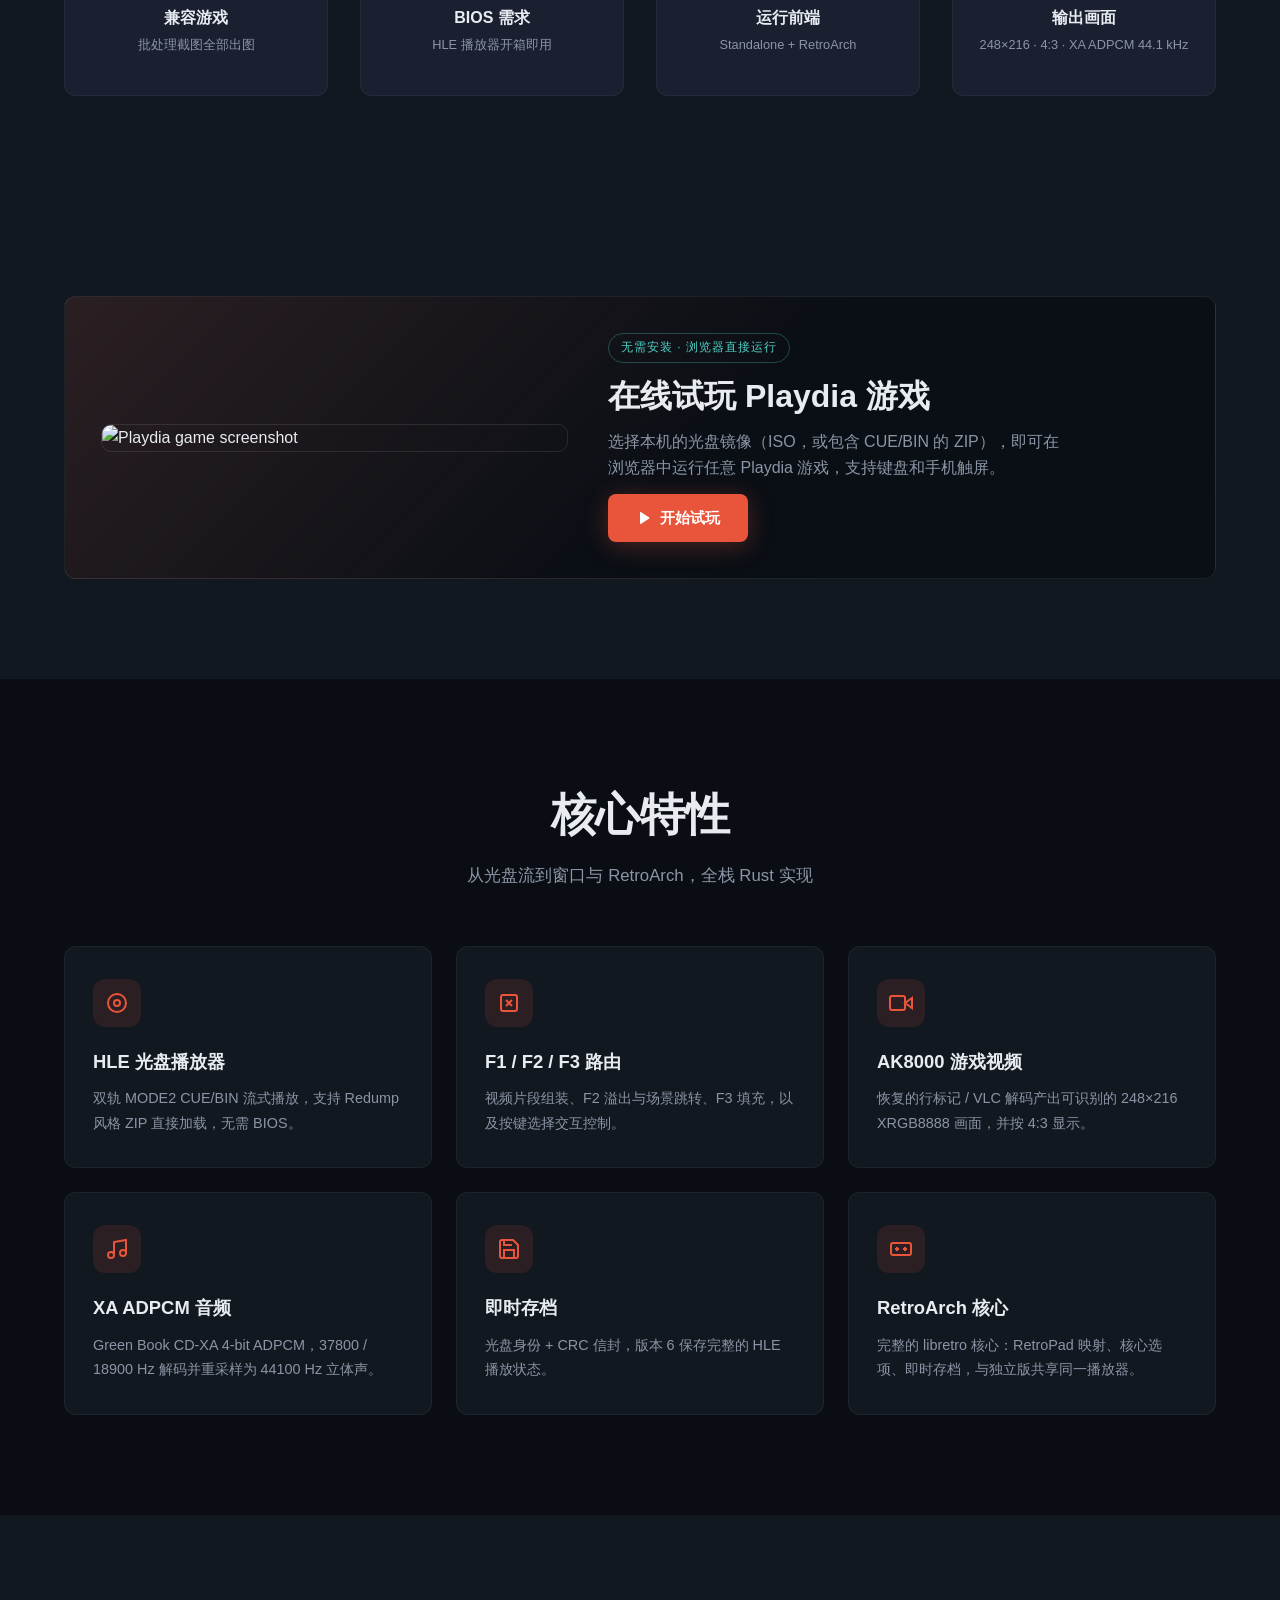
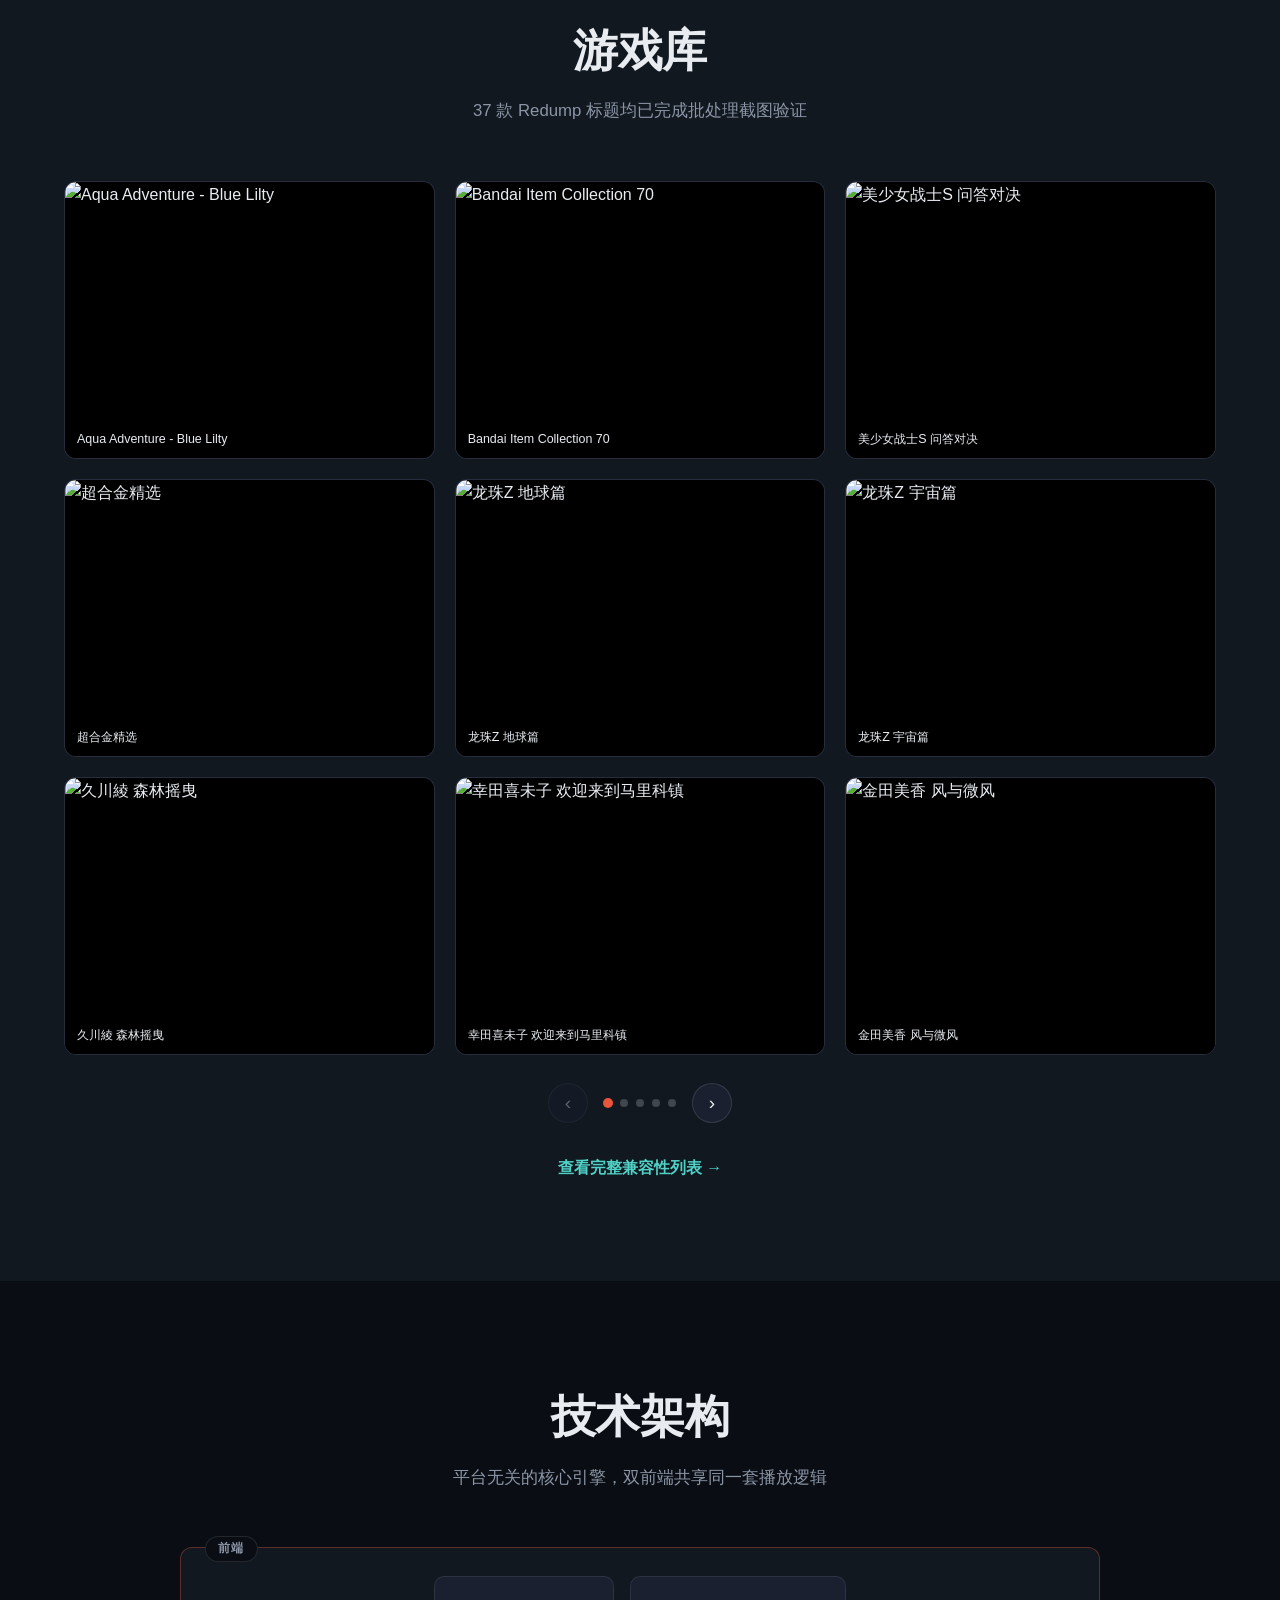
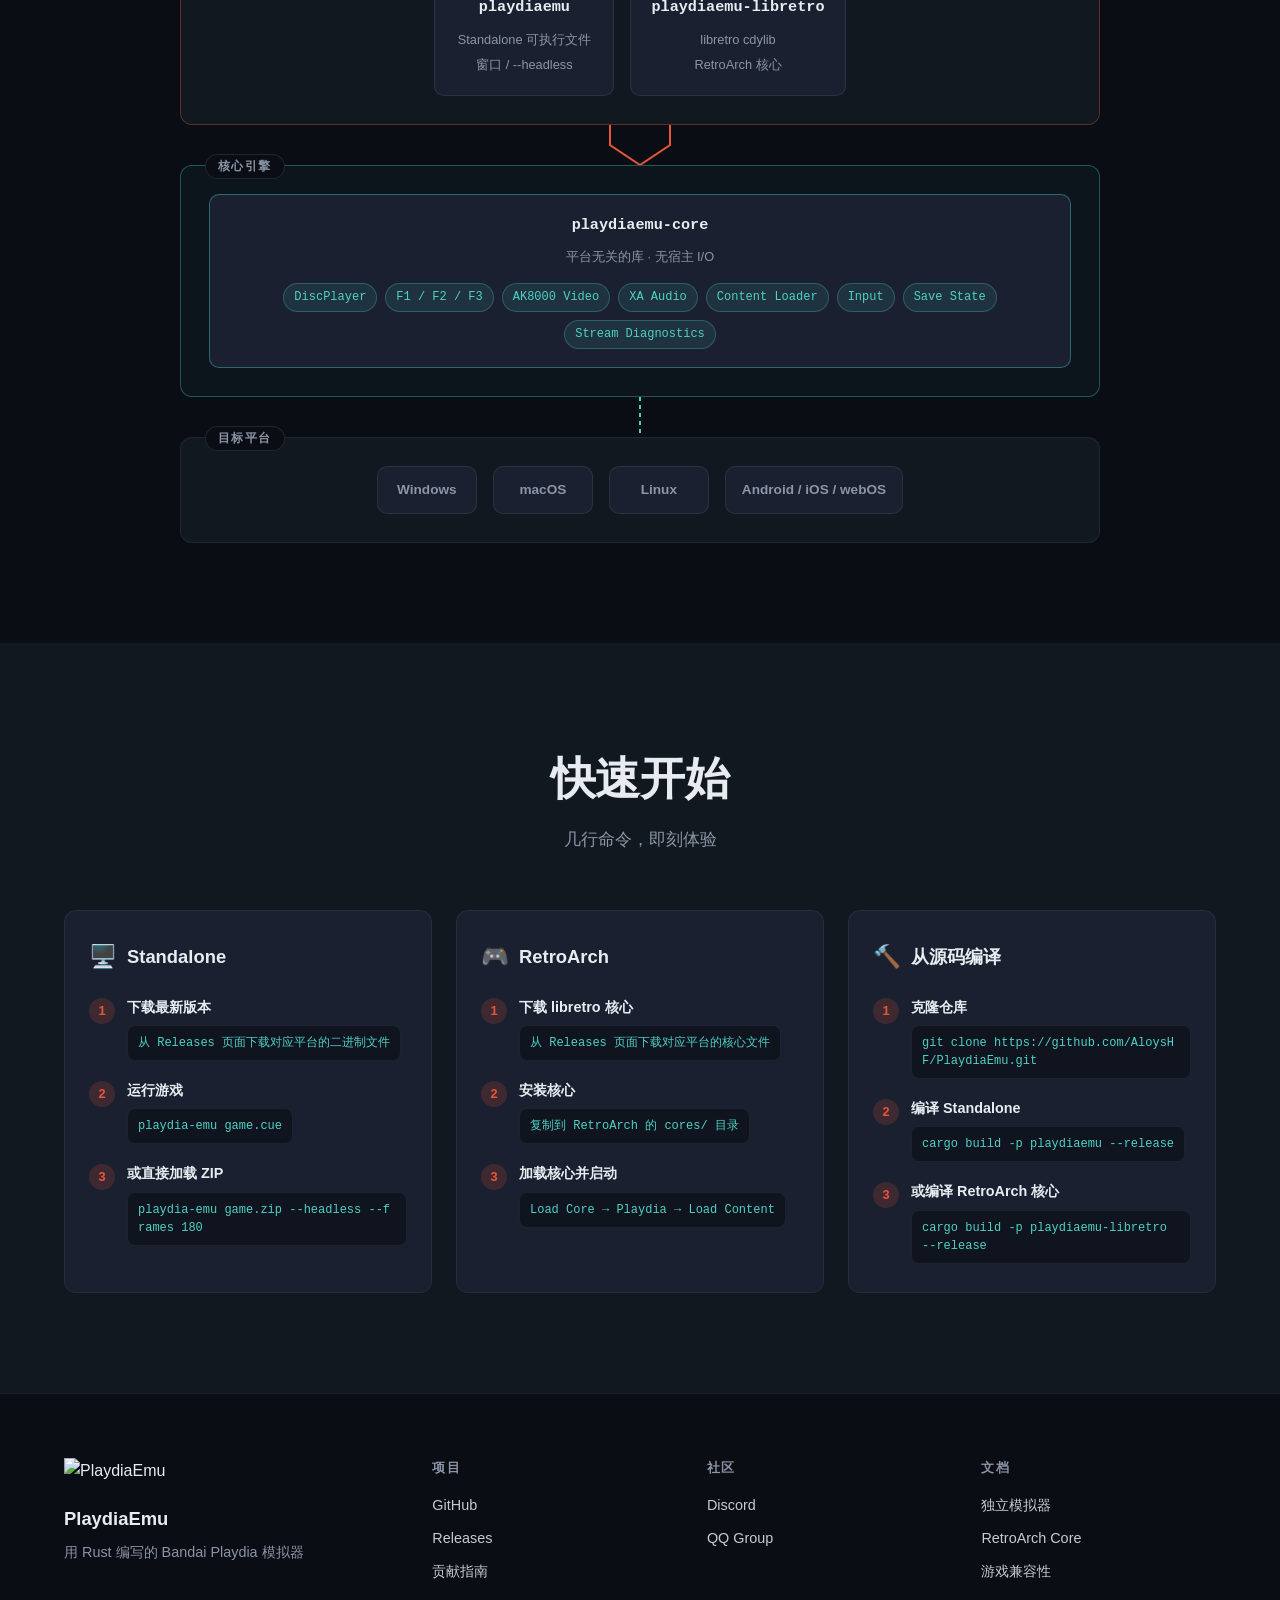
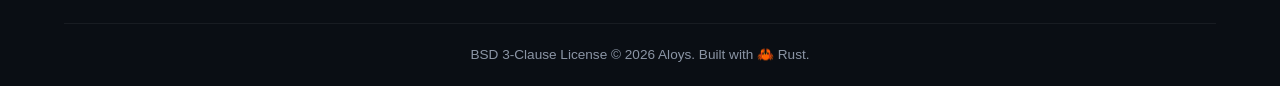
==== commit 91d1fad1: "docs: update Discord invite link" ====
--- a/site/index.html
+++ b/site/index.html
@@ -403,7 +403,7 @@
         </div>
         <div class="footer-links">
           <h4 data-i18n="footer-community">社区</h4>
-          <a href="https://discord.gg/7XDdSrYD" target="_blank" rel="noopener">Discord</a>
+          <a href="https://discord.gg/E4SQjXUkZy" target="_blank" rel="noopener">Discord</a>
           <a href="https://qm.qq.com/q/LAO7DKAWUC" target="_blank" rel="noopener">QQ Group</a>
         </div>
         <div class="footer-links">
